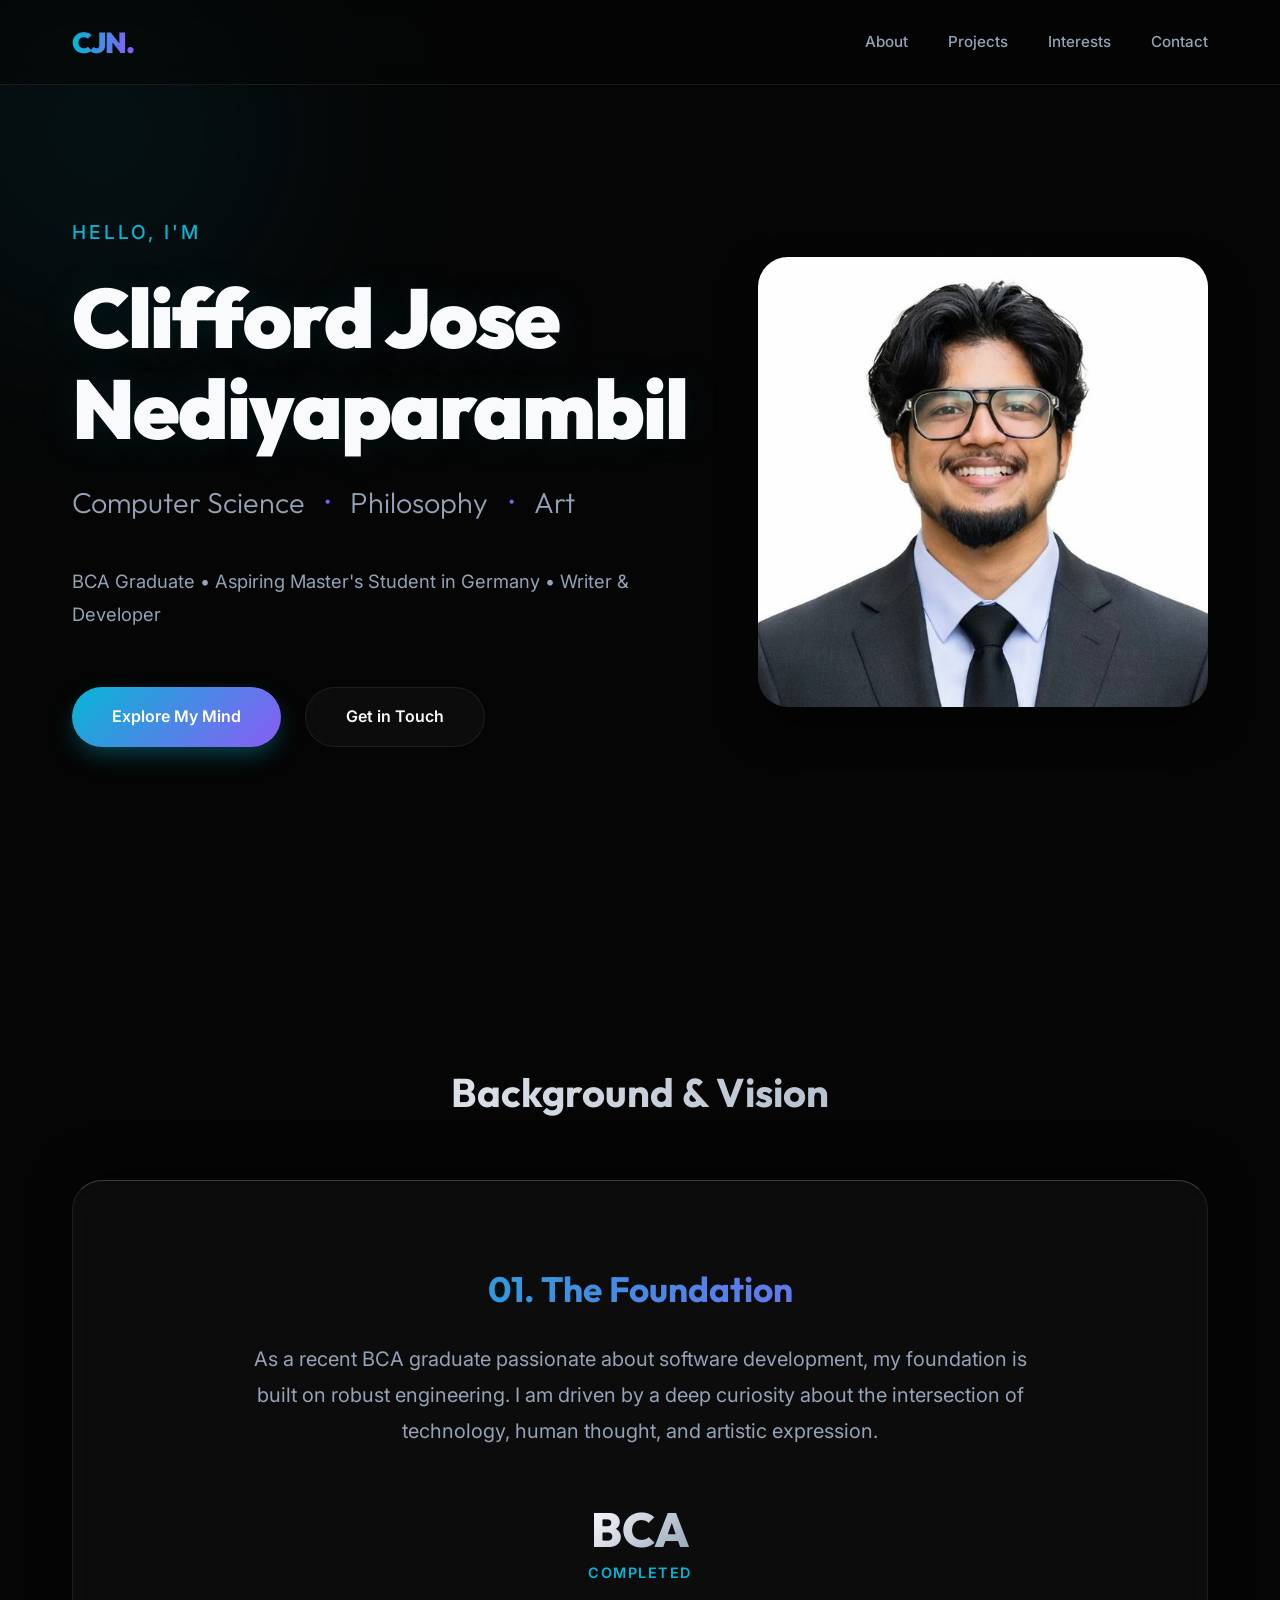
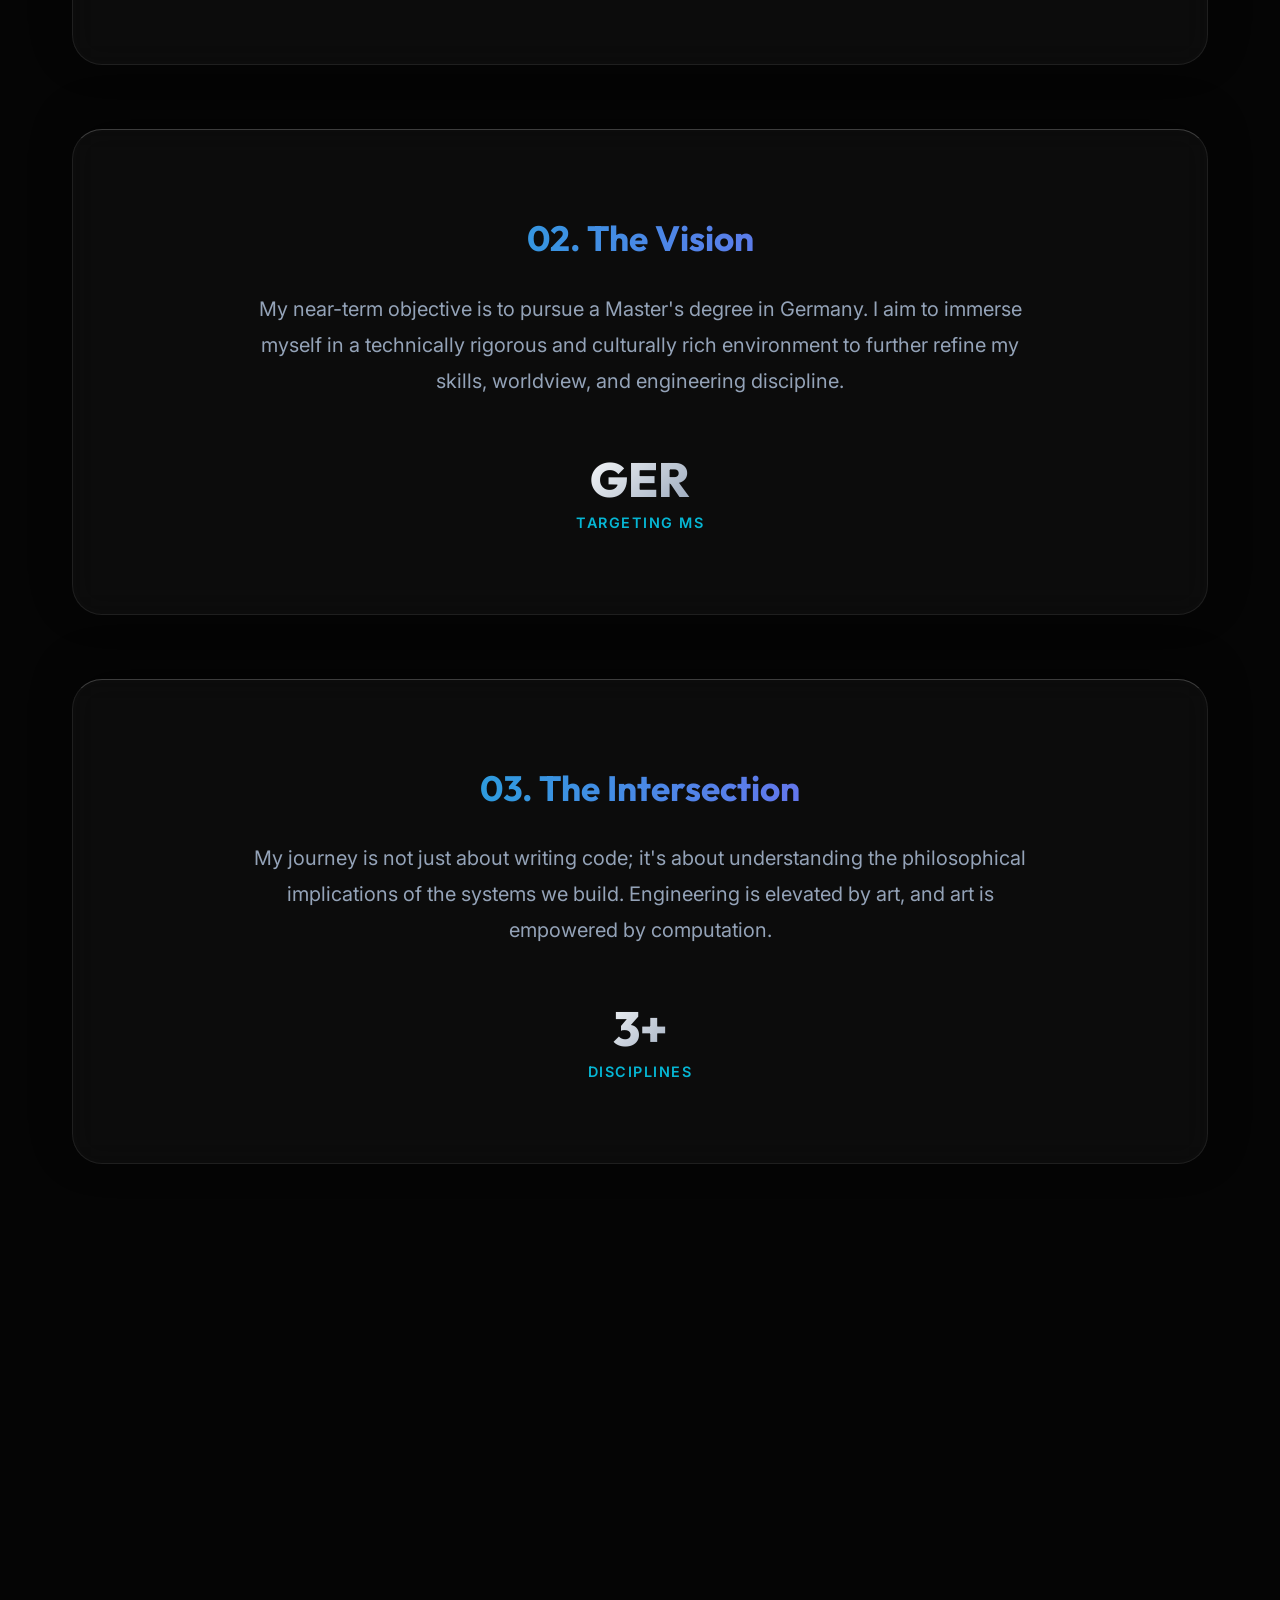
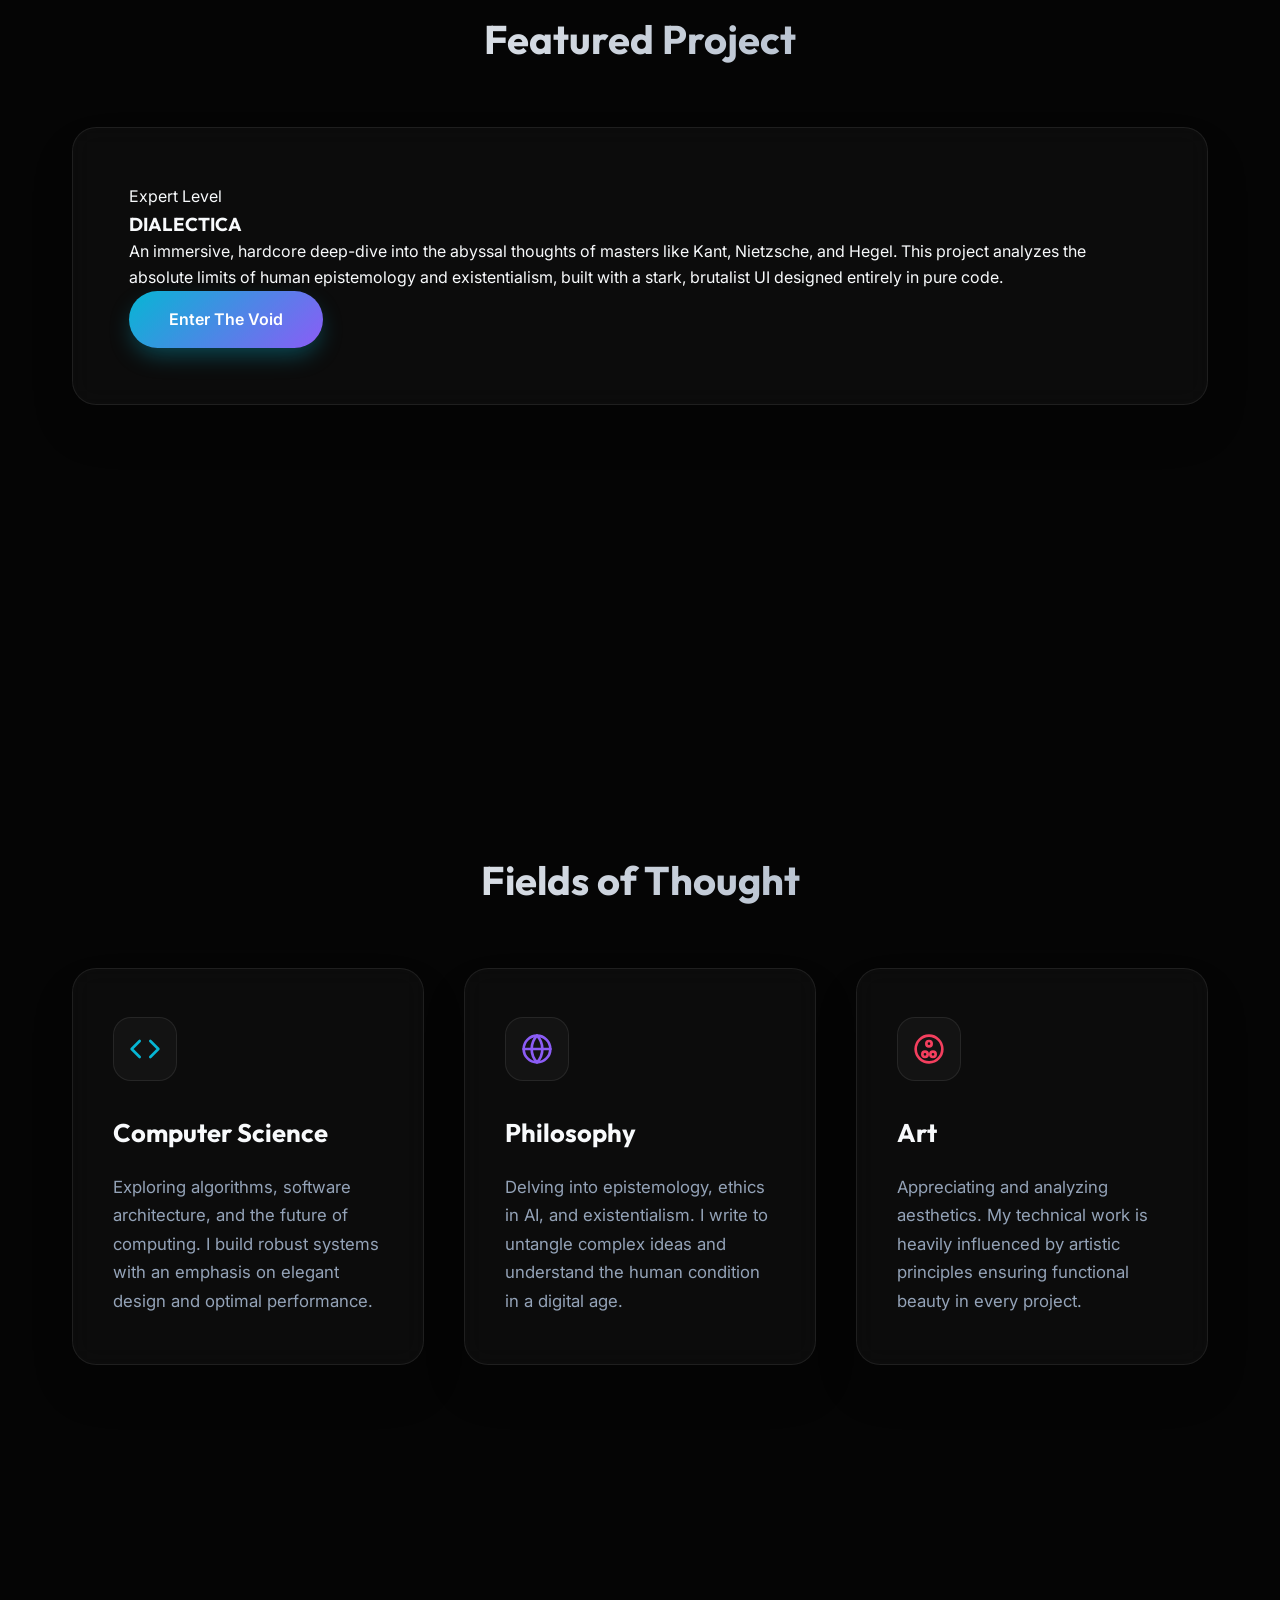
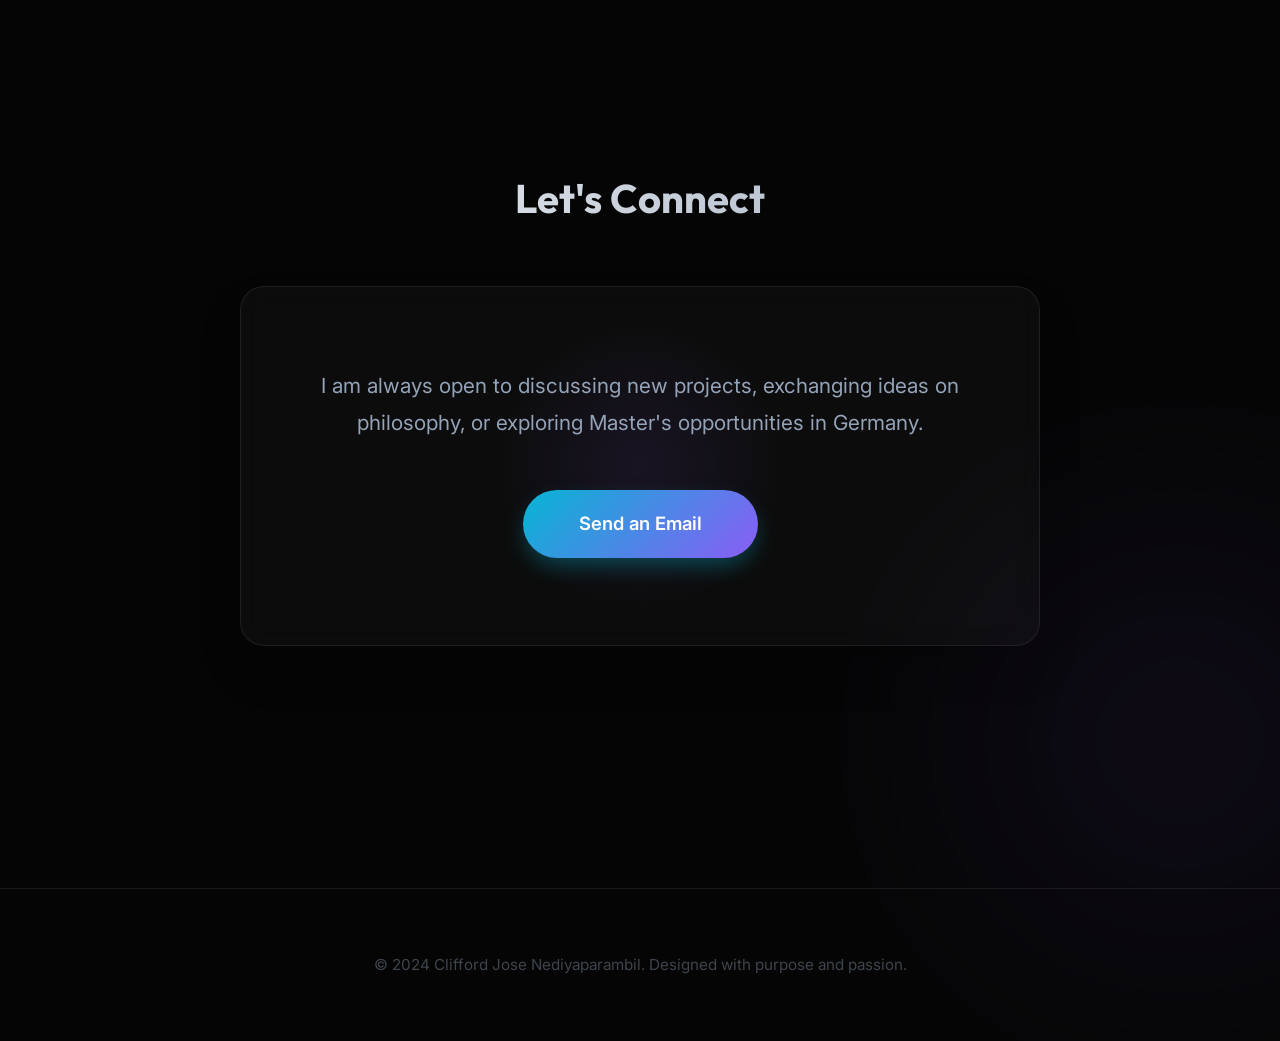
==== index.html @ aa1c24d1 "Update index.html" ====
<!DOCTYPE html>
<html lang="en">
<head>
    <meta charset="UTF-8">
    <meta name="viewport" content="width=device-width, initial-scale=1.0">
    <title>Clifford Jose Nediyaparambil - Portfolio</title>
    <link rel="preconnect" href="https://fonts.googleapis.com">
    <link rel="preconnect" href="https://fonts.gstatic.com" crossorigin>
    <link href="https://fonts.googleapis.com/css2?family=Inter:wght@300;400;600;800&family=Outfit:wght@300;500;700;900&display=swap" rel="stylesheet">
    <link rel="stylesheet" href="styles.css">
</head>
<body>
    <div class="blob blob-1"></div>
    <div class="blob blob-2"></div>
    
    <nav class="navbar">
        <div class="nav-content">
            <a href="#" class="logo">CJN.</a>
            <ul class="nav-links">
                <li><a href="#about">About</a></li>
                <li><a href="#projects">Projects</a></li>
                <li><a href="#writings">Interests</a></li>
                <li><a href="#contact">Contact</a></li>
            </ul>
        </div>
    </nav>

    <main>
        <section class="hero hidden">
            <div class="hero-content">
                <span class="greeting">Hello, I'm</span>
                <h1 class="glitch-text">Clifford Jose Nediyaparambil</h1>
                <h2 class="roles">
                    <span class="role">Computer Science</span>
                    <span class="dot">•</span>
                    <span class="role">Philosophy</span>
                    <span class="dot">•</span>
                    <span class="role">Art</span>
                </h2>
                <p class="hero-desc">BCA Graduate • Aspiring Master's Student in Germany • Writer & Developer</p>
                <div class="hero-cta">
                    <a href="#writings" class="btn btn-primary">Explore My Mind</a>
                    <a href="#contact" class="btn btn-secondary">Get in Touch</a>
                </div>
            </div>
            <div class="hero-image-wrapper">
                <div class="hero-image-glow"></div>
                <img src="profile.jpeg" alt="Clifford Jose Nediyaparambil" class="hero-image">
            </div>
        </section>

        <section id="about" class="about hidden">
            <h2 class="section-title">Background & Vision</h2>
            <div class="stack-container">
                <div class="glass-card stack-card card-1">
                    <div class="slide-content">
                        <h3>01. The Foundation</h3>
                        <p>As a recent BCA graduate passionate about software development, my foundation is built on robust engineering. I am driven by a deep curiosity about the intersection of technology, human thought, and artistic expression.</p>
                        <div class="stat">
                            <span class="stat-val">BCA</span>
                            <span class="stat-lbl">Completed</span>
                        </div>
                    </div>
                </div>
                <div class="glass-card stack-card card-2">
                    <div class="slide-content">
                        <h3>02. The Vision</h3>
                        <p>My near-term objective is to pursue a Master's degree in Germany. I aim to immerse myself in a technically rigorous and culturally rich environment to further refine my skills, worldview, and engineering discipline.</p>
                        <div class="stat">
                            <span class="stat-val">GER</span>
                            <span class="stat-lbl">Targeting MS</span>
                        </div>
                    </div>
                </div>
                <div class="glass-card stack-card card-3">
                    <div class="slide-content">
                        <h3>03. The Intersection</h3>
                        <p>My journey is not just about writing code; it's about understanding the philosophical implications of the systems we build. Engineering is elevated by art, and art is empowered by computation.</p>
                        <div class="stat">
                            <span class="stat-val">3+</span>
                            <span class="stat-lbl">Disciplines</span>
                        </div>
                    </div>
                </div>
            </div>
        </section>

        <!-- New Featured Projects Section -->
        <section id="projects" class="projects hidden">
            <h2 class="section-title">Featured Project</h2>
            <div class="glass-card project-showcase">
                <div class="proj-info">
                    <span class="proj-badge">Expert Level</span>
                    <h3>DIALECTICA</h3>
                    <p>An immersive, hardcore deep-dive into the abyssal thoughts of masters like Kant, Nietzsche, and Hegel. This project analyzes the absolute limits of human epistemology and existentialism, built with a stark, brutalist UI designed entirely in pure code.</p>
                    <a href="philosophers/index.html" class="btn btn-primary proj-btn">Enter The Void</a>
                </div>
                <div class="proj-visual">
                    <div class="proj-abstract"></div>
                </div>
            </div>
        </section>

        <section id="writings" class="writings hidden">
            <h2 class="section-title">Fields of Thought</h2>
            <div class="cards-grid">
                <div class="glass-card field-card">
                    <div class="card-icon cs-icon">
                        <svg viewBox="0 0 24 24" fill="none" stroke="currentColor" stroke-width="2" stroke-linecap="round" stroke-linejoin="round"><polyline points="16 18 22 12 16 6"></polyline><polyline points="8 6 2 12 8 18"></polyline></svg>
                    </div>
                    <h3>Computer Science</h3>
                    <p>Exploring algorithms, software architecture, and the future of computing. I build robust systems with an emphasis on elegant design and optimal performance.</p>
                </div>
                
                <div class="glass-card field-card">
                    <div class="card-icon phil-icon">
                        <svg viewBox="0 0 24 24" fill="none" stroke="currentColor" stroke-width="2" stroke-linecap="round" stroke-linejoin="round"><circle cx="12" cy="12" r="10"></circle><path d="M12 2a14.5 14.5 0 0 0 0 20 14.5 14.5 0 0 0 0-20"></path><path d="M2 12h20"></path></svg>
                    </div>
                    <h3>Philosophy</h3>
                    <p>Delving into epistemology, ethics in AI, and existentialism. I write to untangle complex ideas and understand the human condition in a digital age.</p>
                </div>
                
                <div class="glass-card field-card">
                    <div class="card-icon art-icon">
                        <svg viewBox="0 0 24 24" fill="none" stroke="currentColor" stroke-width="2" stroke-linecap="round" stroke-linejoin="round"><path d="M12 2c5.523 0 10 4.477 10 10a10 10 0 0 1-19.995.324L2 12a10 10 0 0 1 10-10zm0 4a2 2 0 1 0 0 4 2 2 0 0 0 0-4zm-3 8a2 2 0 1 0 0 4 2 2 0 0 0 0-4zm6 0a2 2 0 1 0 0 4 2 2 0 0 0 0-4z"></path></svg>
                    </div>
                    <h3>Art</h3>
                    <p>Appreciating and analyzing aesthetics. My technical work is heavily influenced by artistic principles ensuring functional beauty in every project.</p>
                </div>
            </div>
        </section>

        <section id="contact" class="contact hidden">
            <h2 class="section-title">Let's Connect</h2>
            <div class="glass-card contact-card">
                <p>I am always open to discussing new projects, exchanging ideas on philosophy, or exploring Master's opportunities in Germany.</p>
                <a href="mailto:clifford.nediyaparambil@example.com" class="btn btn-primary contact-btn">Send an Email</a>
            </div>
        </section>
    </main>

    <footer>
        <p>&copy; 2024 Clifford Jose Nediyaparambil. Designed with purpose and passion.</p>
    </footer>

    <script src="script.js"></script>
</body>
</html>
---- styles.css ----
:root {
    --bg-color: #050505;
    --text-main: #f8fafc;
    --text-muted: #94a3b8;
    --accent-1: #06b6d4; /* Cyan */
    --accent-2: #8b5cf6; /* Purple */
    --glass-bg: rgba(255, 255, 255, 0.03);
    --glass-border: rgba(255, 255, 255, 0.08);
}

* {
    margin: 0;
    padding: 0;
    box-sizing: border-box;
}

html {
    scroll-behavior: smooth;
}

body {
    font-family: 'Inter', sans-serif;
    background-color: var(--bg-color);
    color: var(--text-main);
    line-height: 1.6;
    overflow-x: hidden;
    position: relative;
}

h1, h2, h3, .logo {
    font-family: 'Outfit', sans-serif;
}

/* Background Blobs */
.blob {
    position: absolute;
    filter: blur(120px);
    z-index: -1;
    border-radius: 50%;
    animation: float 20s infinite alternate ease-in-out;
}

.blob-1 {
    width: 500px;
    height: 500px;
    background: radial-gradient(circle, var(--accent-1), transparent 70%);
    top: -150px;
    left: -150px;
    opacity: 0.15;
}

.blob-2 {
    width: 600px;
    height: 600px;
    background: radial-gradient(circle, var(--accent-2), transparent 70%);
    bottom: 0%;
    right: -200px;
    opacity: 0.12;
    animation-delay: -7s;
}

@keyframes float {
    0% { transform: translate(0, 0) scale(1); }
    50% { transform: translate(60px, 80px) scale(1.1); }
    100% { transform: translate(-40px, 30px) scale(0.9); }
}

/* Navbar */
.navbar {
    position: fixed;
    top: 0;
    width: 100%;
    background: rgba(5, 5, 5, 0.5);
    backdrop-filter: blur(12px);
    -webkit-backdrop-filter: blur(12px);
    border-bottom: 1px solid var(--glass-border);
    z-index: 1000;
    padding: 1.2rem 0;
    transition: all 0.3s ease;
}

.nav-content {
    max-width: 1200px;
    margin: 0 auto;
    display: flex;
    justify-content: space-between;
    align-items: center;
    padding: 0 2rem;
}

.logo {
    font-size: 1.8rem;
    font-weight: 900;
    text-decoration: none;
    color: var(--text-main);
    letter-spacing: -1px;
    background: linear-gradient(to right, var(--accent-1), var(--accent-2));
    -webkit-background-clip: text;
    -webkit-text-fill-color: transparent;
}

.nav-links {
    display: flex;
    list-style: none;
    gap: 2.5rem;
}

.nav-links a {
    color: var(--text-muted);
    text-decoration: none;
    font-size: 0.95rem;
    font-weight: 500;
    transition: color 0.3s ease;
    position: relative;
    padding-bottom: 4px;
}

.nav-links a:hover {
    color: var(--text-main);
}

.nav-links a::after {
    content: '';
    position: absolute;
    width: 0;
    height: 2px;
    bottom: 0;
    left: 0;
    background: linear-gradient(to right, var(--accent-1), var(--accent-2));
    transition: width 0.3s ease;
}

.nav-links a:hover::after {
    width: 100%;
}

/* Layout */
main {
    max-width: 1200px;
    margin: 0 auto;
    padding: 0 2rem;
}

section {
    min-height: 100vh;
    display: flex;
    flex-direction: column;
    justify-content: center;
    padding: 8rem 0;
}

.section-title {
    font-size: 2.5rem;
    margin-bottom: 3.5rem;
    text-align: center;
    font-weight: 700;
    background: linear-gradient(to right, #fff, var(--text-muted));
    -webkit-background-clip: text;
    -webkit-text-fill-color: transparent;
}

/* Hero Section */
.hero {
    align-items: center;
    flex-direction: row;
    display: flex;
    justify-content: space-between;
    text-align: left;
    margin-top: 2rem;
    gap: 4rem;
}

.hero-content {
    flex: 1;
}

.hero-image-wrapper {
    flex: 1;
    position: relative;
    display: flex;
    justify-content: center;
    align-items: center;
    max-width: 450px;
}

.hero-image-glow {
    position: absolute;
    width: 350px;
    height: 350px;
    border-radius: 50%;
    background: radial-gradient(circle, var(--accent-1) 0%, var(--accent-2) 60%, transparent 80%);
    filter: blur(40px);
    opacity: 0.25;
    z-index: -1;
    animation: pulse-glow 4s infinite alternate ease-in-out;
}

.hero-image {
    width: 100%;
    height: auto;
    object-fit: cover;
    border-radius: 30px;
    background: linear-gradient(135deg, rgba(255,255,255,0.05), rgba(255,255,255,0.01));
    backdrop-filter: blur(10px);
    box-shadow: 0 20px 40px rgba(0, 0, 0, 0.4);
    z-index: 1;
}

@keyframes pulse-glow {
    0% { transform: scale(0.9) translate(0, 0); opacity: 0.2; }
    100% { transform: scale(1.1) translate(10px, -10px); opacity: 0.4; }
}

.greeting {
    font-size: 1.2rem;
    color: var(--accent-1);
    font-weight: 500;
    letter-spacing: 3px;
    text-transform: uppercase;
    display: block;
    margin-bottom: 1.5rem;
}

.hero h1 {
    font-size: clamp(3rem, 6.5vw, 5.5rem);
    line-height: 1.1;
    margin-bottom: 1.5rem;
    font-weight: 900;
    letter-spacing: -2px;
    text-shadow: 0 0 40px rgba(6, 182, 212, 0.1);
}

.roles {
    font-size: clamp(1.2rem, 2.5vw, 1.8rem);
    color: var(--text-muted);
    font-weight: 300;
    margin-bottom: 2.5rem;
    display: flex;
    gap: 1.2rem;
    align-items: center;
    flex-wrap: wrap;
}

.dot {
    color: var(--accent-2);
    font-size: 0.8em;
}

.hero-desc {
    font-size: 1.15rem;
    color: var(--text-muted);
    max-width: 650px;
    margin-bottom: 3.5rem;
    line-height: 1.8;
}

.hero-cta {
    display: flex;
    gap: 1.5rem;
}

.btn {
    padding: 1rem 2.5rem;
    border-radius: 50px;
    text-decoration: none;
    font-weight: 600;
    font-size: 1rem;
    transition: all 0.3s cubic-bezier(0.4, 0, 0.2, 1);
    cursor: pointer;
    border: none;
    font-family: 'Inter', sans-serif;
    display: inline-flex;
    align-items: center;
    justify-content: center;
}

.btn-primary {
    background: linear-gradient(135deg, var(--accent-1), var(--accent-2));
    color: #ffffff !important;
    box-shadow: 0 10px 25px -5px rgba(6, 182, 212, 0.4);
    position: relative;
    overflow: hidden;
}

.btn-primary::before {
    content: '';
    position: absolute;
    top: 0;
    left: -100%;
    width: 100%;
    height: 100%;
    background: linear-gradient(90deg, transparent, rgba(255,255,255,0.2), transparent);
    transition: left 0.5s ease;
}

.btn-primary:hover::before {
    left: 100%;
}

.btn-primary:hover {
    transform: translateY(-4px);
    box-shadow: 0 15px 35px -5px rgba(6, 182, 212, 0.6);
}

.btn-secondary {
    background: var(--glass-bg);
    color: var(--text-main);
    border: 1px solid var(--glass-border);
    backdrop-filter: blur(10px);
}

.btn-secondary:hover {
    background: rgba(255, 255, 255, 0.08);
    transform: translateY(-4px);
    border-color: rgba(255, 255, 255, 0.2);
}

/* Glass Card */
.glass-card {
    background: var(--glass-bg);
    border: 1px solid var(--glass-border);
    border-radius: 24px;
    padding: 3.5rem;
    backdrop-filter: blur(12px);
    -webkit-backdrop-filter: blur(12px);
    box-shadow: 0 25px 50px -12px rgba(0, 0, 0, 0.25);
    transition: transform 0.4s ease, border-color 0.4s ease, background 0.4s ease;
}

.glass-card:hover {
    border-color: rgba(255, 255, 255, 0.15);
    background: rgba(255, 255, 255, 0.04);
}

/* Stack Cards Section */
.stack-container {
    display: flex;
    flex-direction: column;
    gap: 2rem;
    position: relative;
    padding-bottom: 2rem;
}

.stack-card {
    position: sticky;
    top: 120px;
    margin-bottom: 2rem;
    padding: 5rem 3rem;
    text-align: center;
    box-shadow: 0 -10px 40px rgba(0, 0, 0, 0.4);
    background: var(--glass-bg);
    backdrop-filter: blur(15px);
    -webkit-backdrop-filter: blur(15px);
    border-top: 1px solid rgba(255, 255, 255, 0.2);
    border-radius: 30px;
}

.card-1 {
    top: 100px;
    z-index: 10;
}

.card-2 {
    top: 120px;
    z-index: 20;
}

.card-3 {
    top: 140px;
    z-index: 30;
}

.slide-content {
    max-width: 800px;
    margin: 0 auto;
}

.slide-content h3 {
    font-size: 2.2rem;
    color: var(--text-main);
    margin-bottom: 1.5rem;
    background: linear-gradient(to right, var(--accent-1), var(--accent-2));
    -webkit-background-clip: text;
    -webkit-text-fill-color: transparent;
}

.slide-content p {
    font-size: 1.25rem;
    color: var(--text-muted);
    line-height: 1.8;
    margin-bottom: 2.5rem;
}

.stat {
    display: inline-flex;
    flex-direction: column;
    margin-top: 1rem;
}

.stat-val {
    font-size: 3rem;
    font-weight: 800;
    font-family: 'Outfit', sans-serif;
    color: var(--text-main);
    line-height: 1;
    margin-bottom: 0.5rem;
    background: linear-gradient(135deg, #fff, var(--text-muted));
    -webkit-background-clip: text;
    -webkit-text-fill-color: transparent;
}

.stat-lbl {
    font-size: 0.9rem;
    color: var(--accent-1);
    text-transform: uppercase;
    letter-spacing: 1.5px;
    font-weight: 600;
}

/* Interests Section */
.cards-grid {
    display: grid;
    grid-template-columns: repeat(auto-fit, minmax(320px, 1fr));
    gap: 2.5rem;
}

.field-card {
    padding: 3rem 2.5rem;
    display: flex;
    flex-direction: column;
    align-items: flex-start;
    position: relative;
    overflow: hidden;
}

.field-card::before {
    content: '';
    position: absolute;
    top: 0;
    left: 0;
    width: 100%;
    height: 4px;
    background: linear-gradient(90deg, var(--accent-1), var(--accent-2));
    opacity: 0;
    transition: opacity 0.3s ease;
}

.field-card:hover::before {
    opacity: 1;
}

.field-card:hover {
    transform: translateY(-12px);
    box-shadow: 0 30px 60px -15px rgba(0, 0, 0, 0.4);
}

.card-icon {
    width: 64px;
    height: 64px;
    border-radius: 18px;
    display: flex;
    align-items: center;
    justify-content: center;
    margin-bottom: 2rem;
    background: rgba(255, 255, 255, 0.03);
    border: 1px solid var(--glass-border);
    transition: all 0.3s ease;
}

.field-card:hover .card-icon {
    background: rgba(255, 255, 255, 0.08);
    transform: scale(1.1);
}

.card-icon svg {
    width: 32px;
    height: 32px;
}

.cs-icon { color: var(--accent-1); }
.phil-icon { color: var(--accent-2); }
.art-icon { color: #f43f5e; }

.field-card h3 {
    font-size: 1.6rem;
    margin-bottom: 1.2rem;
    color: var(--text-main);
}

.field-card p {
    color: var(--text-muted);
    font-size: 1.05rem;
    line-height: 1.7;
}

/* Contact Section */
.contact-card {
    text-align: center;
    max-width: 800px;
    margin: 0 auto;
    padding: 5rem 3rem;
    position: relative;
    overflow: hidden;
}

.contact-card::before {
    content: '';
    position: absolute;
    width: 300px;
    height: 300px;
    background: radial-gradient(circle, var(--accent-2), transparent 70%);
    top: 50%;
    left: 50%;
    transform: translate(-50%, -50%);
    opacity: 0.1;
    z-index: -1;
    border-radius: 50%;
}

.contact-card p {
    font-size: 1.3rem;
    color: var(--text-muted);
    margin-bottom: 3rem;
    line-height: 1.8;
}

.contact-btn {
    display: inline-block;
    padding: 1.2rem 3.5rem;
    font-size: 1.15rem;
}

footer {
    text-align: center;
    padding: 4rem 0;
    color: rgba(148, 163, 184, 0.4);
    font-size: 0.95rem;
    border-top: 1px solid var(--glass-border);
    margin-top: 2rem;
}

/* Interactivity & Animations */
.hidden {
    opacity: 0;
    transform: translateY(40px);
    transition: opacity 1s cubic-bezier(0.16, 1, 0.3, 1), transform 1s cubic-bezier(0.16, 1, 0.3, 1);
}

.show {
    opacity: 1;
    transform: translateY(0);
}

/* Staggered load for hero */
.hero.show .greeting { transition-delay: 0.1s; }
.hero.show h1 { transition-delay: 0.2s; }
.hero.show .roles { transition-delay: 0.3s; }
.hero.show .hero-desc { transition-delay: 0.4s; }
.hero.show .hero-cta { transition-delay: 0.5s; }

/* Responsive Media Queries */
@media (max-width: 960px) {
    .hero {
        flex-direction: column;
        text-align: center;
        margin-top: 4rem;
    }
    .hero-content {
        display: flex;
        flex-direction: column;
        align-items: center;
    }
    .hero-cta {
        justify-content: center;
    }
    .hero h1 {
        font-size: clamp(3rem, 8vw, 4rem);
    }
    .stack-card {
        padding: 4rem 1.5rem;
    }
}

@media (max-width: 768px) {
    .nav-links {
        display: none;
    }
    .glass-card {
        padding: 2.5rem 1.5rem;
    }
    section {
        padding: 6rem 0;
    }
    .hero-cta {
        flex-direction: column;
        width: 100%;
        max-width: 300px;
    }
    .btn {
        width: 100%;
    }
}

@media (max-width: 500px) {
    .slide-content h3 { font-size: 1.5rem; }
    .slide-content p { font-size: 1.1rem; }
}
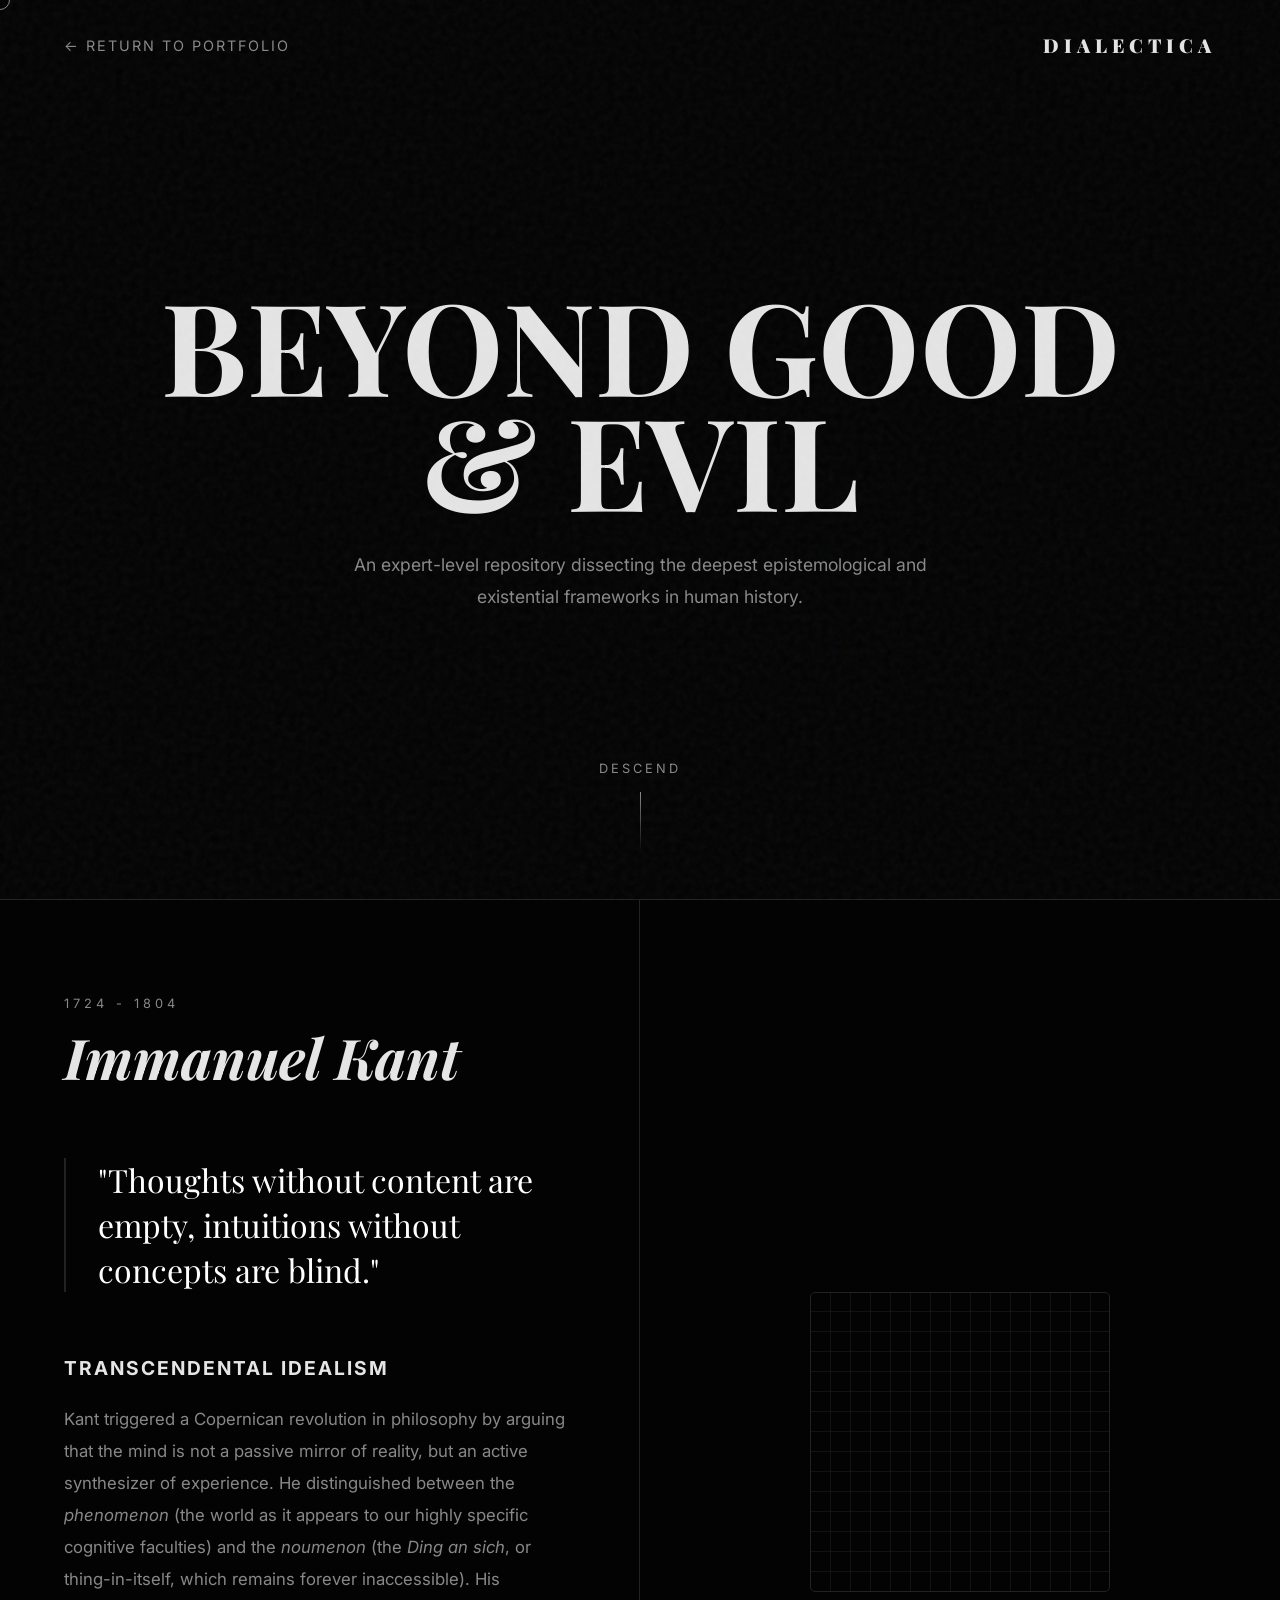
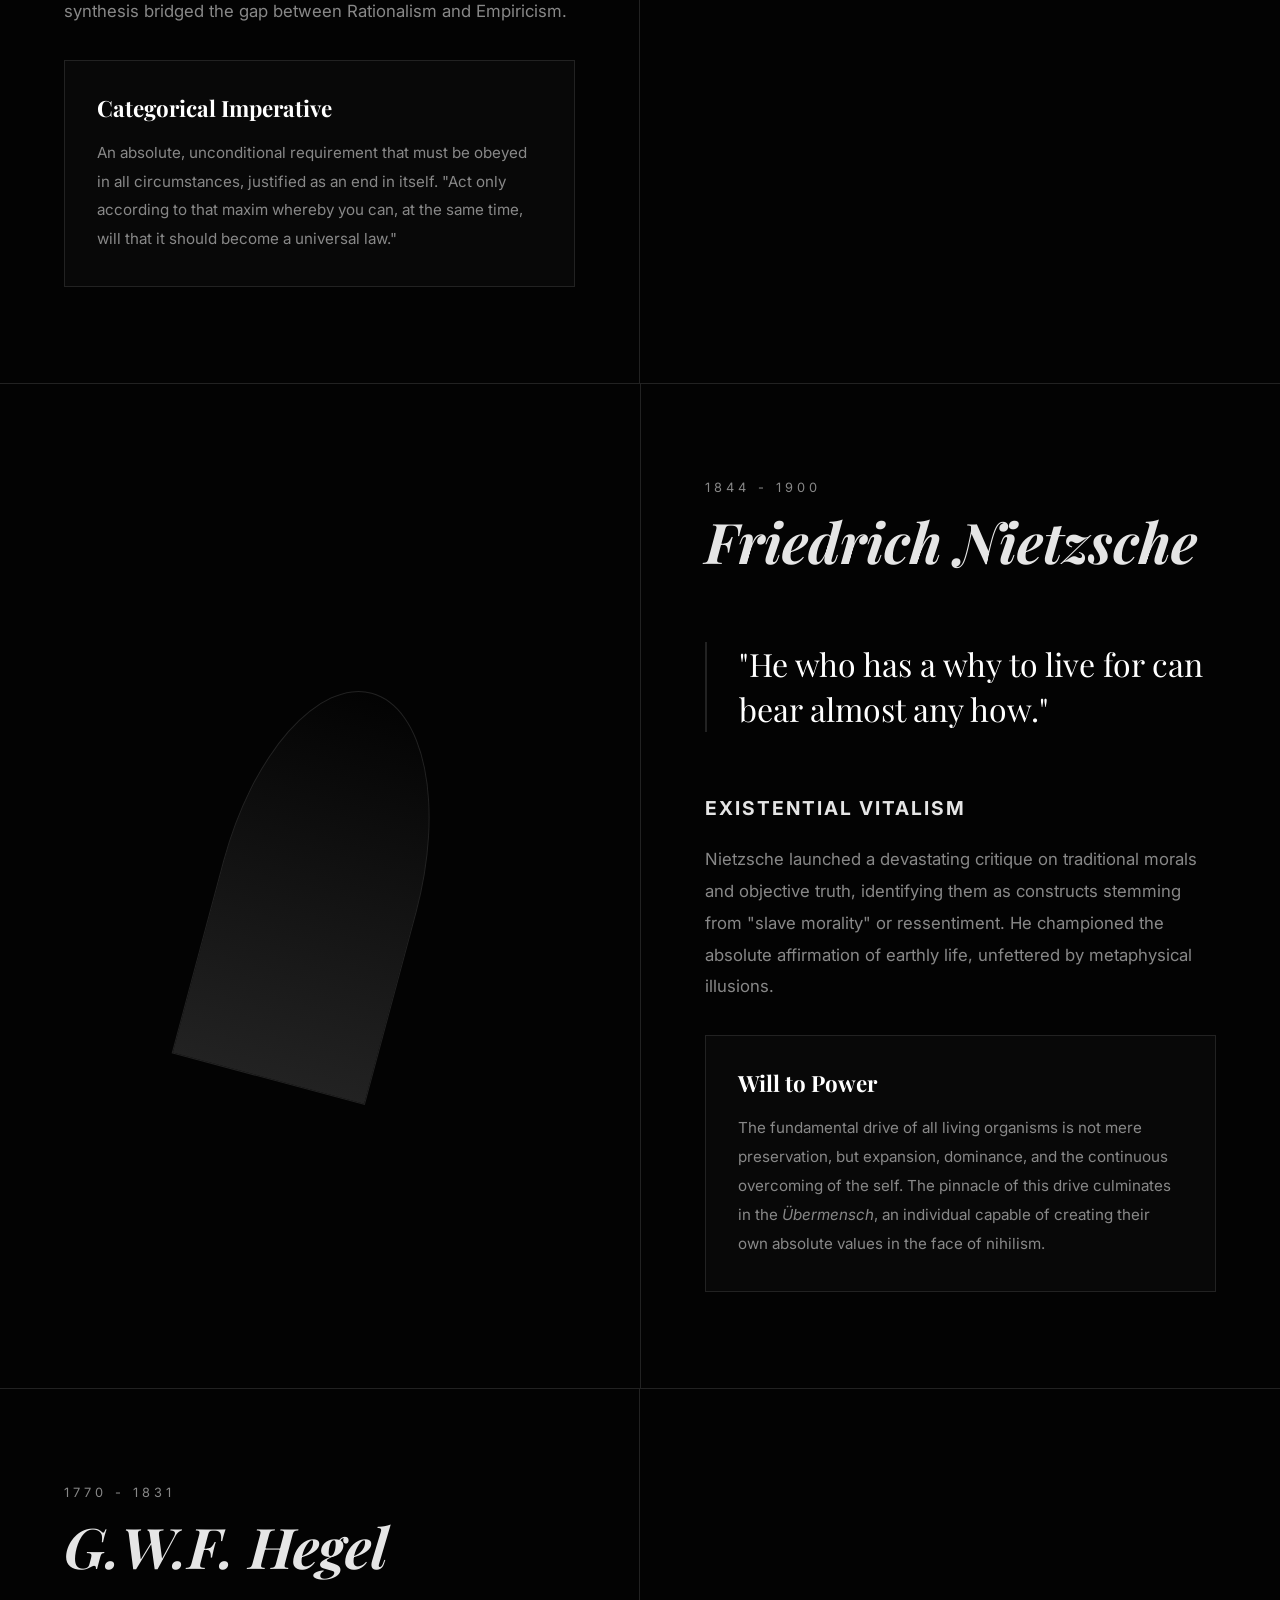
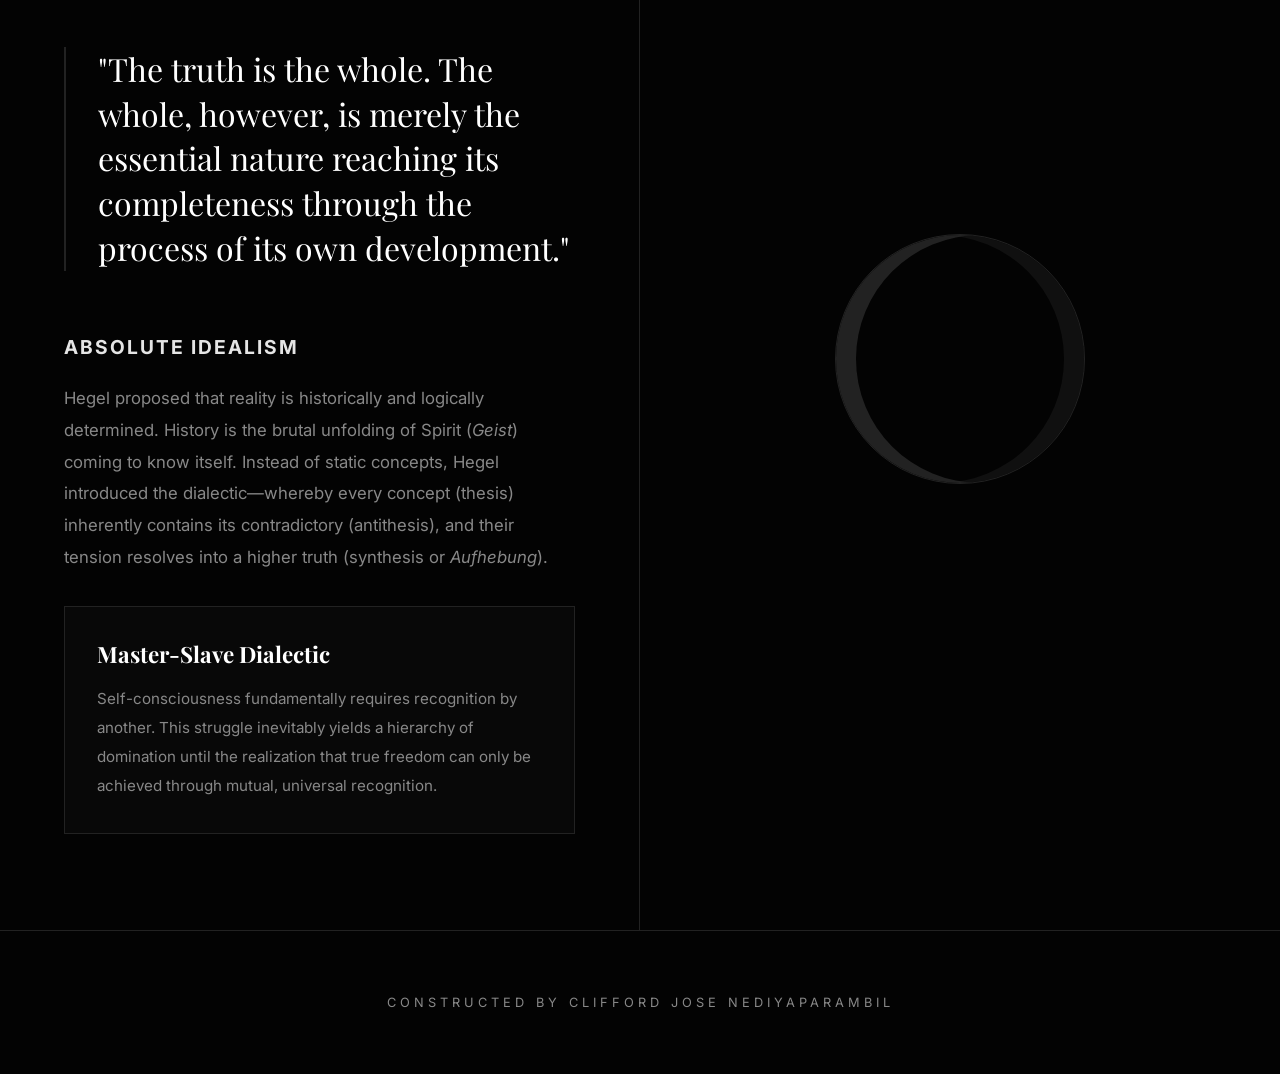
==== commit f4c31a7c: "Add files via upload" ====
--- a/index.html
+++ b/index.html
@@ -1,148 +1,121 @@
-<!DOCTYPE html>
-<html lang="en">
-<head>
-    <meta charset="UTF-8">
-    <meta name="viewport" content="width=device-width, initial-scale=1.0">
-    <title>Clifford Jose Nediyaparambil - Portfolio</title>
-    <link rel="preconnect" href="https://fonts.googleapis.com">
-    <link rel="preconnect" href="https://fonts.gstatic.com" crossorigin>
-    <link href="https://fonts.googleapis.com/css2?family=Inter:wght@300;400;600;800&family=Outfit:wght@300;500;700;900&display=swap" rel="stylesheet">
-    <link rel="stylesheet" href="styles.css">
-</head>
-<body>
-    <div class="blob blob-1"></div>
-    <div class="blob blob-2"></div>
-    
-    <nav class="navbar">
-        <div class="nav-content">
-            <a href="#" class="logo">CJN.</a>
-            <ul class="nav-links">
-                <li><a href="#about">About</a></li>
-                <li><a href="#projects">Projects</a></li>
-                <li><a href="#writings">Interests</a></li>
-                <li><a href="#contact">Contact</a></li>
-            </ul>
-        </div>
-    </nav>
-
-    <main>
-        <section class="hero hidden">
-            <div class="hero-content">
-                <span class="greeting">Hello, I'm</span>
-                <h1 class="glitch-text">Clifford Jose Nediyaparambil</h1>
-                <h2 class="roles">
-                    <span class="role">Computer Science</span>
-                    <span class="dot">•</span>
-                    <span class="role">Philosophy</span>
-                    <span class="dot">•</span>
-                    <span class="role">Art</span>
-                </h2>
-                <p class="hero-desc">BCA Graduate • Aspiring Master's Student in Germany • Writer & Developer</p>
-                <div class="hero-cta">
-                    <a href="#writings" class="btn btn-primary">Explore My Mind</a>
-                    <a href="#contact" class="btn btn-secondary">Get in Touch</a>
-                </div>
-            </div>
-            <div class="hero-image-wrapper">
-                <div class="hero-image-glow"></div>
-                <img src="profile.jpeg" alt="Clifford Jose Nediyaparambil" class="hero-image">
-            </div>
-        </section>
-
-        <section id="about" class="about hidden">
-            <h2 class="section-title">Background & Vision</h2>
-            <div class="stack-container">
-                <div class="glass-card stack-card card-1">
-                    <div class="slide-content">
-                        <h3>01. The Foundation</h3>
-                        <p>As a recent BCA graduate passionate about software development, my foundation is built on robust engineering. I am driven by a deep curiosity about the intersection of technology, human thought, and artistic expression.</p>
-                        <div class="stat">
-                            <span class="stat-val">BCA</span>
-                            <span class="stat-lbl">Completed</span>
-                        </div>
-                    </div>
-                </div>
-                <div class="glass-card stack-card card-2">
-                    <div class="slide-content">
-                        <h3>02. The Vision</h3>
-                        <p>My near-term objective is to pursue a Master's degree in Germany. I aim to immerse myself in a technically rigorous and culturally rich environment to further refine my skills, worldview, and engineering discipline.</p>
-                        <div class="stat">
-                            <span class="stat-val">GER</span>
-                            <span class="stat-lbl">Targeting MS</span>
-                        </div>
-                    </div>
-                </div>
-                <div class="glass-card stack-card card-3">
-                    <div class="slide-content">
-                        <h3>03. The Intersection</h3>
-                        <p>My journey is not just about writing code; it's about understanding the philosophical implications of the systems we build. Engineering is elevated by art, and art is empowered by computation.</p>
-                        <div class="stat">
-                            <span class="stat-val">3+</span>
-                            <span class="stat-lbl">Disciplines</span>
-                        </div>
-                    </div>
-                </div>
-            </div>
-        </section>
-
-        <!-- New Featured Projects Section -->
-        <section id="projects" class="projects hidden">
-            <h2 class="section-title">Featured Project</h2>
-            <div class="glass-card project-showcase">
-                <div class="proj-info">
-                    <span class="proj-badge">Expert Level</span>
-                    <h3>DIALECTICA</h3>
-                    <p>An immersive, hardcore deep-dive into the abyssal thoughts of masters like Kant, Nietzsche, and Hegel. This project analyzes the absolute limits of human epistemology and existentialism, built with a stark, brutalist UI designed entirely in pure code.</p>
-                    <a href="philosophers/index.html" class="btn btn-primary proj-btn">Enter The Void</a>
-                </div>
-                <div class="proj-visual">
-                    <div class="proj-abstract"></div>
-                </div>
-            </div>
-        </section>
-
-        <section id="writings" class="writings hidden">
-            <h2 class="section-title">Fields of Thought</h2>
-            <div class="cards-grid">
-                <div class="glass-card field-card">
-                    <div class="card-icon cs-icon">
-                        <svg viewBox="0 0 24 24" fill="none" stroke="currentColor" stroke-width="2" stroke-linecap="round" stroke-linejoin="round"><polyline points="16 18 22 12 16 6"></polyline><polyline points="8 6 2 12 8 18"></polyline></svg>
-                    </div>
-                    <h3>Computer Science</h3>
-                    <p>Exploring algorithms, software architecture, and the future of computing. I build robust systems with an emphasis on elegant design and optimal performance.</p>
-                </div>
-                
-                <div class="glass-card field-card">
-                    <div class="card-icon phil-icon">
-                        <svg viewBox="0 0 24 24" fill="none" stroke="currentColor" stroke-width="2" stroke-linecap="round" stroke-linejoin="round"><circle cx="12" cy="12" r="10"></circle><path d="M12 2a14.5 14.5 0 0 0 0 20 14.5 14.5 0 0 0 0-20"></path><path d="M2 12h20"></path></svg>
-                    </div>
-                    <h3>Philosophy</h3>
-                    <p>Delving into epistemology, ethics in AI, and existentialism. I write to untangle complex ideas and understand the human condition in a digital age.</p>
-                </div>
-                
-                <div class="glass-card field-card">
-                    <div class="card-icon art-icon">
-                        <svg viewBox="0 0 24 24" fill="none" stroke="currentColor" stroke-width="2" stroke-linecap="round" stroke-linejoin="round"><path d="M12 2c5.523 0 10 4.477 10 10a10 10 0 0 1-19.995.324L2 12a10 10 0 0 1 10-10zm0 4a2 2 0 1 0 0 4 2 2 0 0 0 0-4zm-3 8a2 2 0 1 0 0 4 2 2 0 0 0 0-4zm6 0a2 2 0 1 0 0 4 2 2 0 0 0 0-4z"></path></svg>
-                    </div>
-                    <h3>Art</h3>
-                    <p>Appreciating and analyzing aesthetics. My technical work is heavily influenced by artistic principles ensuring functional beauty in every project.</p>
-                </div>
-            </div>
-        </section>
-
-        <section id="contact" class="contact hidden">
-            <h2 class="section-title">Let's Connect</h2>
-            <div class="glass-card contact-card">
-                <p>I am always open to discussing new projects, exchanging ideas on philosophy, or exploring Master's opportunities in Germany.</p>
-                <a href="mailto:clifford.nediyaparambil@example.com" class="btn btn-primary contact-btn">Send an Email</a>
-            </div>
-        </section>
-    </main>
-
-    <footer>
-        <p>&copy; 2024 Clifford Jose Nediyaparambil. Designed with purpose and passion.</p>
-    </footer>
-
-    <script src="script.js"></script>
-</body>
-</html>
+<!DOCTYPE html>
+<html lang="en">
+<head>
+    <meta charset="UTF-8">
+    <meta name="viewport" content="width=device-width, initial-scale=1.0">
+    <title>Dialectica | Hardcore Philosophy</title>
+    <link rel="preconnect" href="https://fonts.googleapis.com">
+    <link rel="preconnect" href="https://fonts.gstatic.com" crossorigin>
+    <link href="https://fonts.googleapis.com/css2?family=Playfair+Display:ital,wght@0,400;0,700;0,900;1,400&family=Inter:wght@300;400;600&display=swap" rel="stylesheet">
+    <link rel="stylesheet" href="style.css">
+</head>
+<body>
+    <div class="noise-overlay"></div>
+    <div class="cursor"></div>
+
+    <nav class="top-nav">
+        <a href="../index.html" class="back-link">← Return to Portfolio</a>
+        <div class="brand">DIALECTICA</div>
+    </nav>
+
+    <header class="hero">
+        <h1 class="hero-title">Beyond Good<br>& Evil</h1>
+        <p class="hero-subtitle">An expert-level repository dissecting the deepest epistemological and existential frameworks in human history.</p>
+        <div class="scroll-indicator">
+            <span>Descend</span>
+            <div class="line"></div>
+        </div>
+    </header>
+
+    <main>
+        <!-- Immanuel Kant -->
+        <section class="philosopher-block kant">
+            <div class="ph-content">
+                <div class="ph-meta">
+                    <span class="era">1724 - 1804</span>
+                    <h2 class="ph-name">Immanuel Kant</h2>
+                </div>
+                <div class="ph-quote">
+                    <blockquote>"Thoughts without content are empty, intuitions without concepts are blind."</blockquote>
+                </div>
+                <div class="ph-analysis">
+                    <h3>Transcendental Idealism</h3>
+                    <p>Kant triggered a Copernican revolution in philosophy by arguing that the mind is not a passive mirror of reality, but an active synthesizer of experience. He distinguished between the <em>phenomenon</em> (the world as it appears to our highly specific cognitive faculties) and the <em>noumenon</em> (the <em>Ding an sich</em>, or thing-in-itself, which remains forever inaccessible). His synthesis bridged the gap between Rationalism and Empiricism.</p>
+                    
+                    <div class="core-concepts">
+                        <div class="concept">
+                            <h4>Categorical Imperative</h4>
+                            <p>An absolute, unconditional requirement that must be obeyed in all circumstances, justified as an end in itself. "Act only according to that maxim whereby you can, at the same time, will that it should become a universal law."</p>
+                        </div>
+                    </div>
+                </div>
+            </div>
+            <div class="ph-image-placer">
+                <!-- Abstract geometry representing pure reason -->
+                <div class="abstract-shape kant-shape"></div>
+            </div>
+        </section>
+
+        <!-- Friedrich Nietzsche -->
+        <section class="philosopher-block nietzsche reverse">
+            <div class="ph-content">
+                <div class="ph-meta">
+                    <span class="era">1844 - 1900</span>
+                    <h2 class="ph-name">Friedrich Nietzsche</h2>
+                </div>
+                <div class="ph-quote">
+                    <blockquote>"He who has a why to live for can bear almost any how."</blockquote>
+                </div>
+                <div class="ph-analysis">
+                    <h3>Existential Vitalism</h3>
+                    <p>Nietzsche launched a devastating critique on traditional morals and objective truth, identifying them as constructs stemming from "slave morality" or ressentiment. He championed the absolute affirmation of earthly life, unfettered by metaphysical illusions.</p>
+                    
+                    <div class="core-concepts">
+                        <div class="concept">
+                            <h4>Will to Power</h4>
+                            <p>The fundamental drive of all living organisms is not mere preservation, but expansion, dominance, and the continuous overcoming of the self. The pinnacle of this drive culminates in the <em>Übermensch</em>, an individual capable of creating their own absolute values in the face of nihilism.</p>
+                        </div>
+                    </div>
+                </div>
+            </div>
+            <div class="ph-image-placer">
+                <!-- Abstract representing chaos and power -->
+                <div class="abstract-shape nietz-shape"></div>
+            </div>
+        </section>
+
+        <!-- Georg Wilhelm Friedrich Hegel -->
+        <section class="philosopher-block hegel">
+            <div class="ph-content">
+                <div class="ph-meta">
+                    <span class="era">1770 - 1831</span>
+                    <h2 class="ph-name">G.W.F. Hegel</h2>
+                </div>
+                <div class="ph-quote">
+                    <blockquote>"The truth is the whole. The whole, however, is merely the essential nature reaching its completeness through the process of its own development."</blockquote>
+                </div>
+                <div class="ph-analysis">
+                    <h3>Absolute Idealism</h3>
+                    <p>Hegel proposed that reality is historically and logically determined. History is the brutal unfolding of Spirit (<em>Geist</em>) coming to know itself. Instead of static concepts, Hegel introduced the dialectic—whereby every concept (thesis) inherently contains its contradictory (antithesis), and their tension resolves into a higher truth (synthesis or <em>Aufhebung</em>).</p>
+                    
+                    <div class="core-concepts">
+                        <div class="concept">
+                            <h4>Master-Slave Dialectic</h4>
+                            <p>Self-consciousness fundamentally requires recognition by another. This struggle inevitably yields a hierarchy of domination until the realization that true freedom can only be achieved through mutual, universal recognition.</p>
+                        </div>
+                    </div>
+                </div>
+            </div>
+            <div class="ph-image-placer">
+                <div class="abstract-shape hegel-shape"></div>
+            </div>
+        </section>
+    </main>
+
+    <footer>
+        <p>CONSTRUCTED BY CLIFFORD JOSE NEDIYAPARAMBIL</p>
+    </footer>
+    
+    <script src="app.js"></script>
+</body>
+</html>
--- a/style.css
+++ b/style.css
@@ -0,0 +1,309 @@
+:root {
+    --bg: #030303;
+    --text-primary: #e5e5e5;
+    --text-secondary: #888888;
+    --accent: #ffffff;
+    --line: #222222;
+    --font-serif: 'Playfair Display', serif;
+    --font-sans: 'Inter', sans-serif;
+}
+
+* {
+    margin: 0;
+    padding: 0;
+    box-sizing: border-box;
+}
+
+html {
+    scroll-behavior: smooth;
+    cursor: none;
+}
+
+body {
+    background-color: var(--bg);
+    color: var(--text-primary);
+    font-family: var(--font-sans);
+    overflow-x: hidden;
+}
+
+/* Custom Cursor */
+.cursor {
+    position: fixed;
+    width: 20px;
+    height: 20px;
+    border: 1px solid rgba(255,255,255,0.5);
+    border-radius: 50%;
+    pointer-events: none;
+    transform: translate(-50%, -50%);
+    z-index: 9999;
+    transition: width 0.2s, height 0.2s, background 0.2s;
+}
+
+.cursor.hovered {
+    width: 40px;
+    height: 40px;
+    background: rgba(255,255,255,0.1);
+}
+
+/* Static Noise Overlay */
+.noise-overlay {
+    position: fixed;
+    top: 0;
+    left: 0;
+    width: 100%;
+    height: 100%;
+    pointer-events: none;
+    background-image: url('data:image/svg+xml;utf8,%3Csvg viewBox="0 0 200 200" xmlns="http://www.w3.org/2000/svg"%3E%3Cfilter id="noiseFilter"%3E%3CfeTurbulence type="fractalNoise" baseFrequency="0.65" numOctaves="3" stitchTiles="stitch"/%3E%3C/filter%3E%3Crect width="100%25" height="100%25" filter="url(%23noiseFilter)"/%3E%3C/svg%3E');
+    opacity: 0.05;
+    z-index: 9998;
+}
+
+/* Nav */
+.top-nav {
+    position: absolute;
+    top: 0;
+    width: 100%;
+    padding: 2rem 4rem;
+    display: flex;
+    justify-content: space-between;
+    align-items: center;
+    z-index: 100;
+}
+
+.back-link {
+    color: var(--text-secondary);
+    text-decoration: none;
+    font-size: 0.9rem;
+    text-transform: uppercase;
+    letter-spacing: 2px;
+    transition: color 0.3s;
+}
+
+.back-link:hover {
+    color: var(--accent);
+}
+
+.brand {
+    font-family: var(--font-serif);
+    font-size: 1.2rem;
+    letter-spacing: 5px;
+    font-weight: 900;
+}
+
+/* Hero */
+.hero {
+    height: 100vh;
+    display: flex;
+    flex-direction: column;
+    justify-content: center;
+    align-items: center;
+    text-align: center;
+    padding: 0 2rem;
+    border-bottom: 1px solid var(--line);
+}
+
+.hero-title {
+    font-family: var(--font-serif);
+    font-size: clamp(4rem, 10vw, 8rem);
+    line-height: 0.9;
+    text-transform: uppercase;
+    margin-bottom: 2rem;
+}
+
+.hero-subtitle {
+    max-width: 600px;
+    color: var(--text-secondary);
+    font-size: 1.1rem;
+    line-height: 1.8;
+}
+
+.scroll-indicator {
+    position: absolute;
+    bottom: 3rem;
+    display: flex;
+    flex-direction: column;
+    align-items: center;
+    gap: 1rem;
+    font-size: 0.8rem;
+    text-transform: uppercase;
+    letter-spacing: 3px;
+    color: var(--text-secondary);
+}
+
+.scroll-indicator .line {
+    width: 1px;
+    height: 60px;
+    background: linear-gradient(to bottom, var(--text-secondary), transparent);
+}
+
+/* Blocks */
+.philosopher-block {
+    display: grid;
+    grid-template-columns: 1fr 1fr;
+    min-height: 100vh;
+    border-bottom: 1px solid var(--line);
+}
+
+.philosopher-block.reverse {
+    grid-template-columns: 1fr 1fr;
+    direction: rtl;
+}
+
+.reverse > * {
+    direction: ltr;
+}
+
+.ph-content {
+    padding: 6rem 4rem;
+    display: flex;
+    flex-direction: column;
+    justify-content: center;
+    border-right: 1px solid var(--line);
+}
+
+.reverse .ph-content {
+    border-right: none;
+    border-left: 1px solid var(--line);
+}
+
+.ph-meta {
+    margin-bottom: 4rem;
+}
+
+.era {
+    font-size: 0.8rem;
+    color: var(--text-secondary);
+    letter-spacing: 4px;
+    margin-bottom: 0.5rem;
+    display: block;
+}
+
+.ph-name {
+    font-family: var(--font-serif);
+    font-size: 3.5rem;
+    font-style: italic;
+}
+
+.ph-quote {
+    margin-bottom: 4rem;
+}
+
+blockquote {
+    font-family: var(--font-serif);
+    font-size: 2rem;
+    line-height: 1.4;
+    color: var(--accent);
+    padding-left: 2rem;
+    border-left: 2px solid var(--line);
+}
+
+.ph-analysis h3 {
+    font-size: 1.2rem;
+    text-transform: uppercase;
+    letter-spacing: 2px;
+    margin-bottom: 1.5rem;
+}
+
+.ph-analysis p {
+    color: var(--text-secondary);
+    line-height: 1.9;
+    margin-bottom: 2rem;
+    font-size: 1.05rem;
+}
+
+.core-concepts {
+    background: rgba(255, 255, 255, 0.02);
+    padding: 2rem;
+    border: 1px solid var(--line);
+}
+
+.concept h4 {
+    font-family: var(--font-serif);
+    font-size: 1.4rem;
+    margin-bottom: 1rem;
+    color: var(--accent);
+}
+
+.concept p {
+    margin-bottom: 0;
+    font-size: 0.95rem;
+}
+
+/* Shapes acting as abstract imagery */
+.ph-image-placer {
+    display: flex;
+    justify-content: center;
+    align-items: center;
+    padding: 4rem;
+    position: relative;
+    overflow: hidden;
+}
+
+.abstract-shape {
+    border: 1px solid var(--line);
+    transition: transform 1s cubic-bezier(0.16, 1, 0.3, 1);
+}
+
+.ph-image-placer:hover .abstract-shape {
+    transform: scale(1.05) rotate(5deg);
+}
+
+.kant-shape {
+    width: 300px;
+    height: 300px;
+    border-radius: 5px;
+    background: repeating-linear-gradient(0deg, transparent, transparent 19px, var(--line) 20px), repeating-linear-gradient(90deg, transparent, transparent 19px, var(--line) 20px);
+}
+
+.nietz-shape {
+    width: 200px;
+    height: 400px;
+    border-radius: 50% 50% 0 0;
+    transform: rotate(15deg);
+    background: linear-gradient(var(--bg), var(--line));
+}
+
+.hegel-shape {
+    width: 250px;
+    height: 250px;
+    border-radius: 50%;
+    box-shadow: 
+        inset 20px 0 0 var(--line),
+        inset -20px 0 0 rgba(255,255,255,0.05);
+}
+
+footer {
+    text-align: center;
+    padding: 4rem;
+    font-size: 0.8rem;
+    letter-spacing: 4px;
+    color: var(--text-secondary);
+}
+
+/* Animations */
+.reveal {
+    opacity: 0;
+    transform: translateY(30px);
+    transition: all 1s ease-out;
+}
+
+.reveal.active {
+    opacity: 1;
+    transform: translateY(0);
+}
+
+@media (max-width: 1024px) {
+    .philosopher-block, .philosopher-block.reverse {
+        grid-template-columns: 1fr;
+    }
+    .ph-content {
+        border-right: none;
+        border-bottom: 1px solid var(--line);
+    }
+    .reverse .ph-content {
+        border-left: none;
+    }
+    .ph-image-placer {
+        min-height: 400px;
+    }
+}
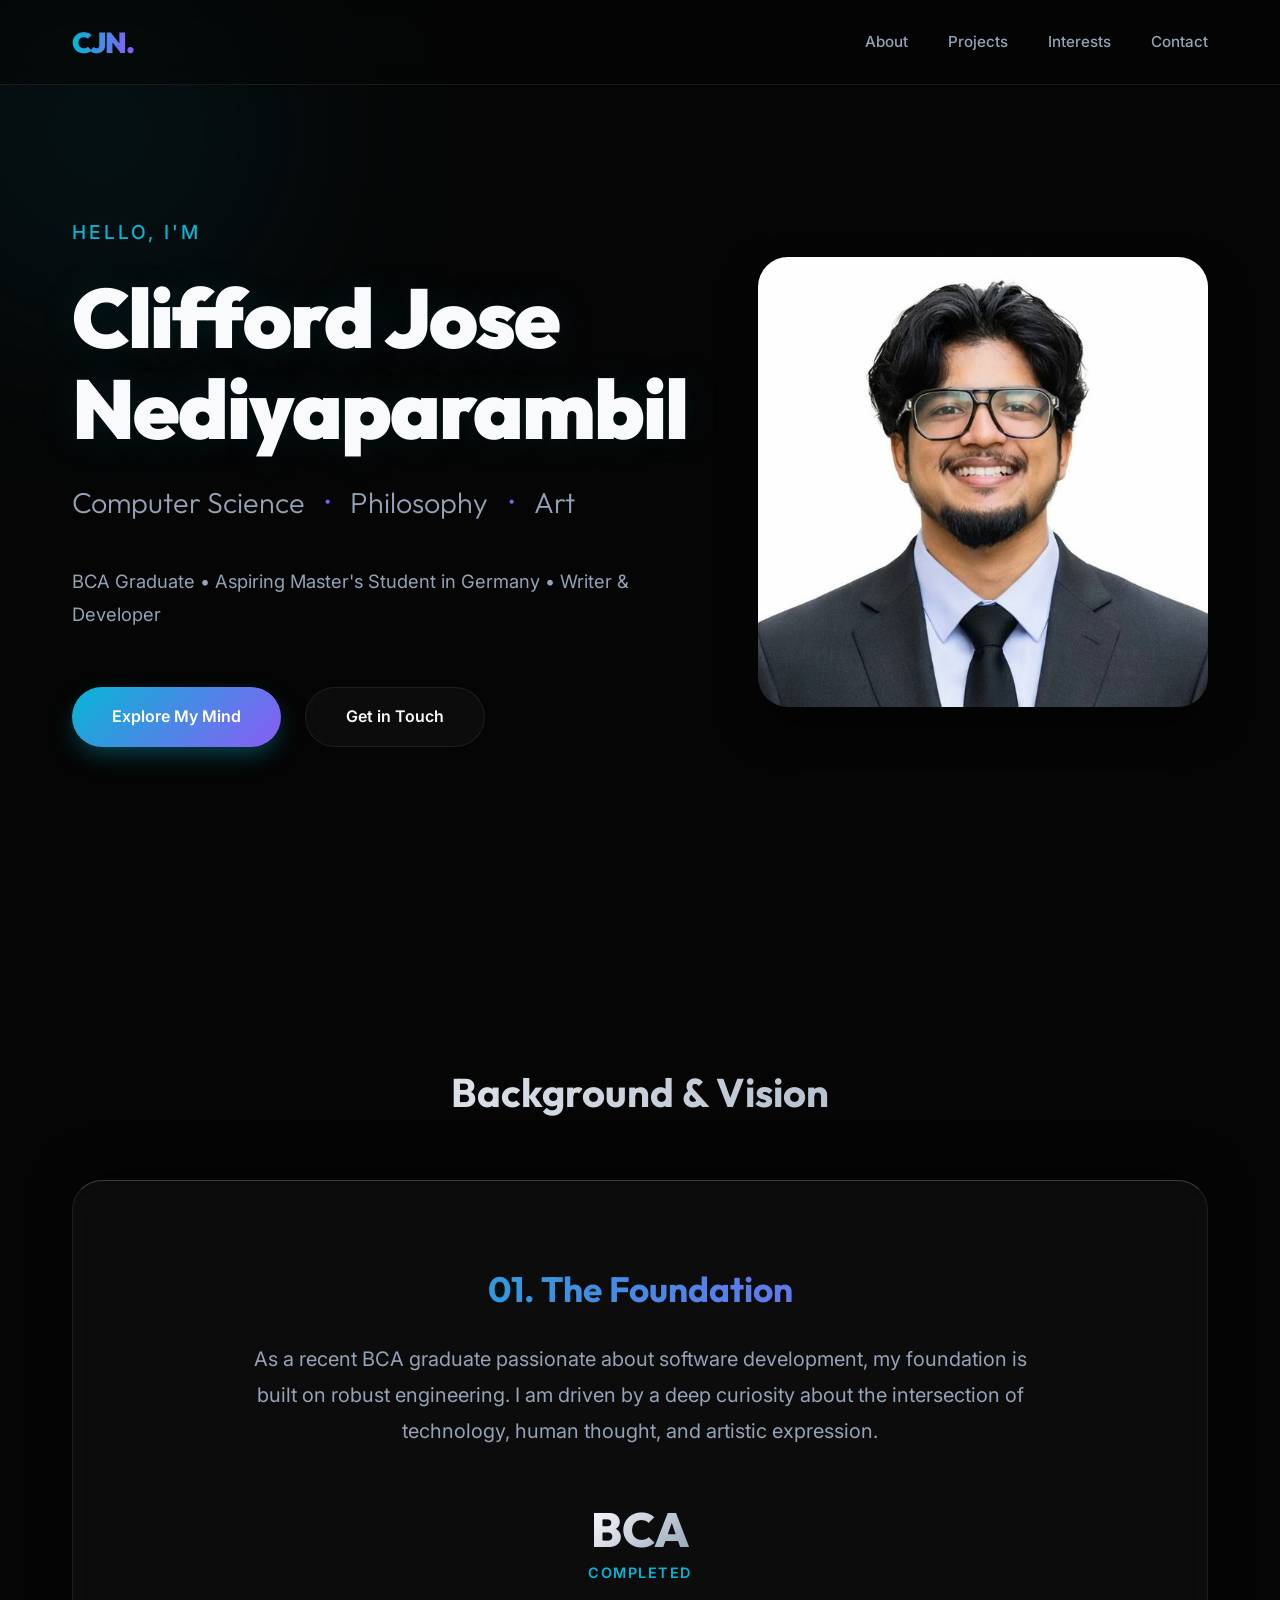
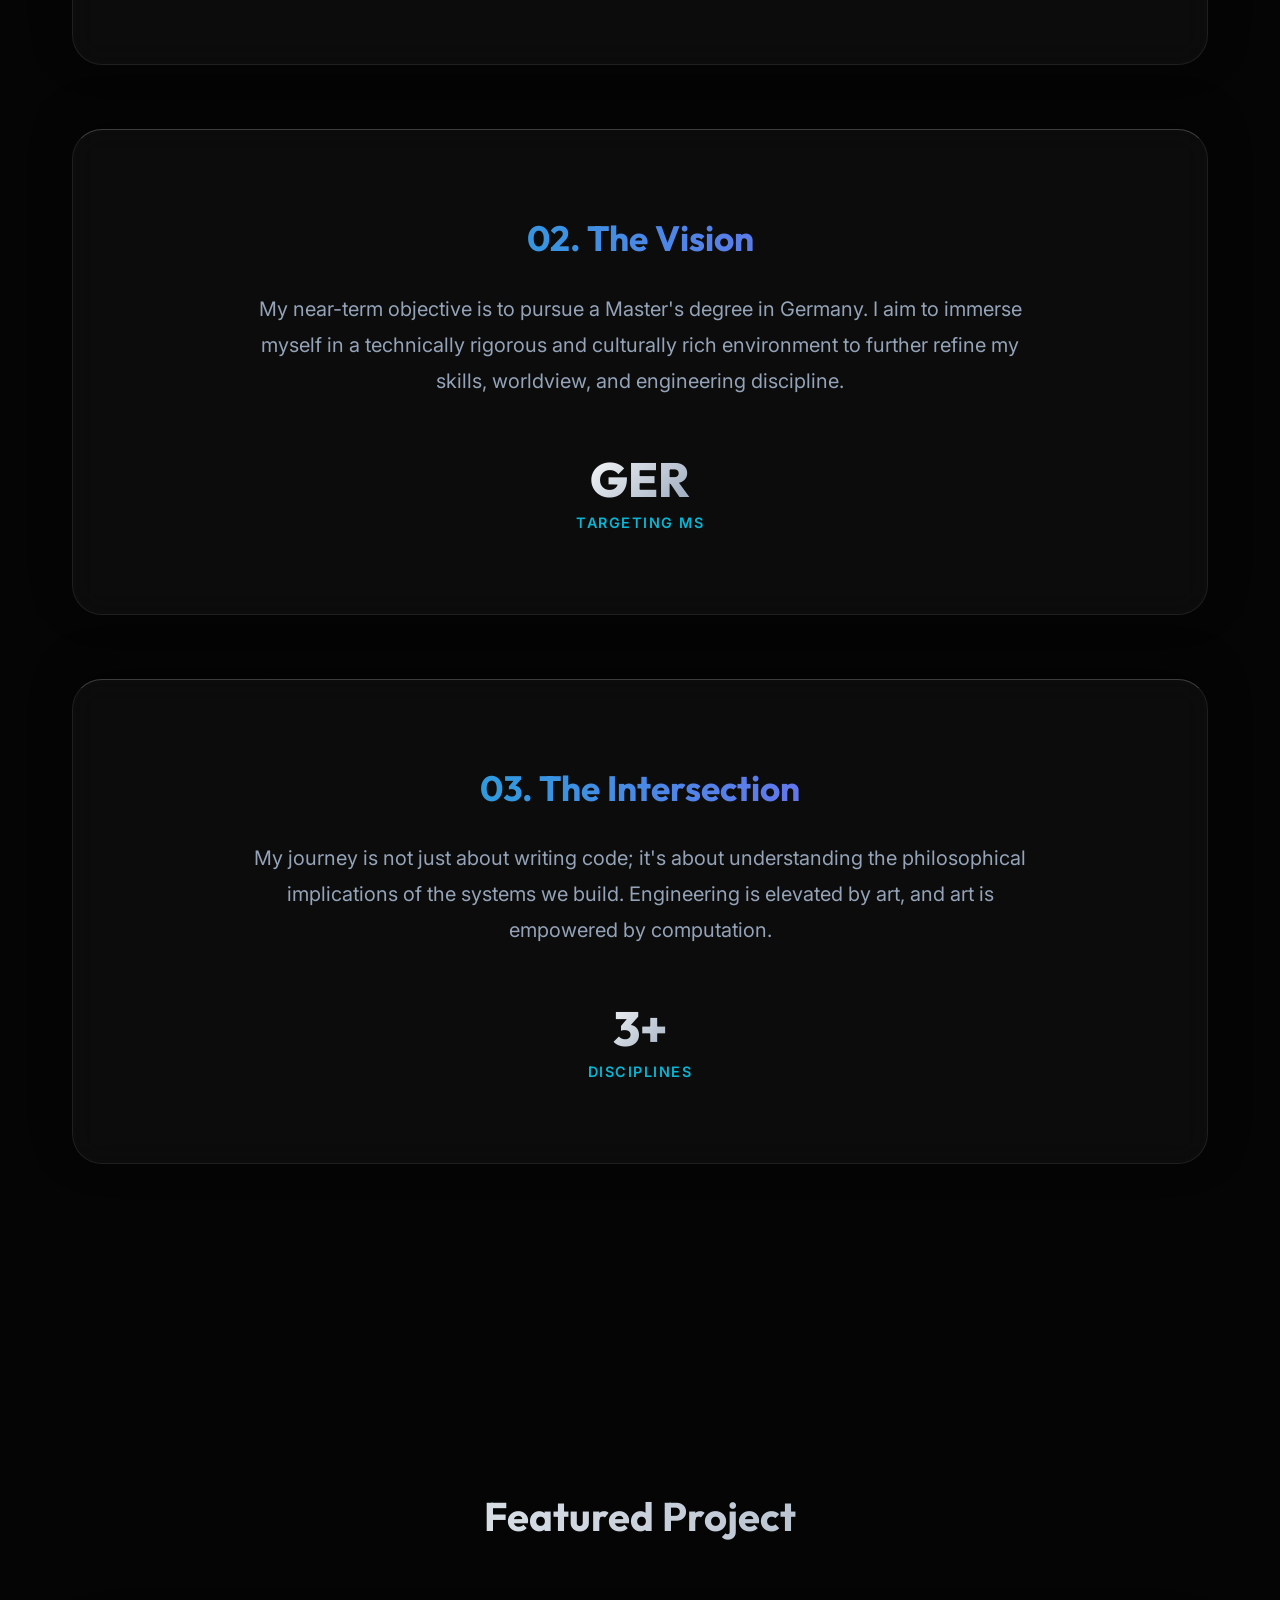
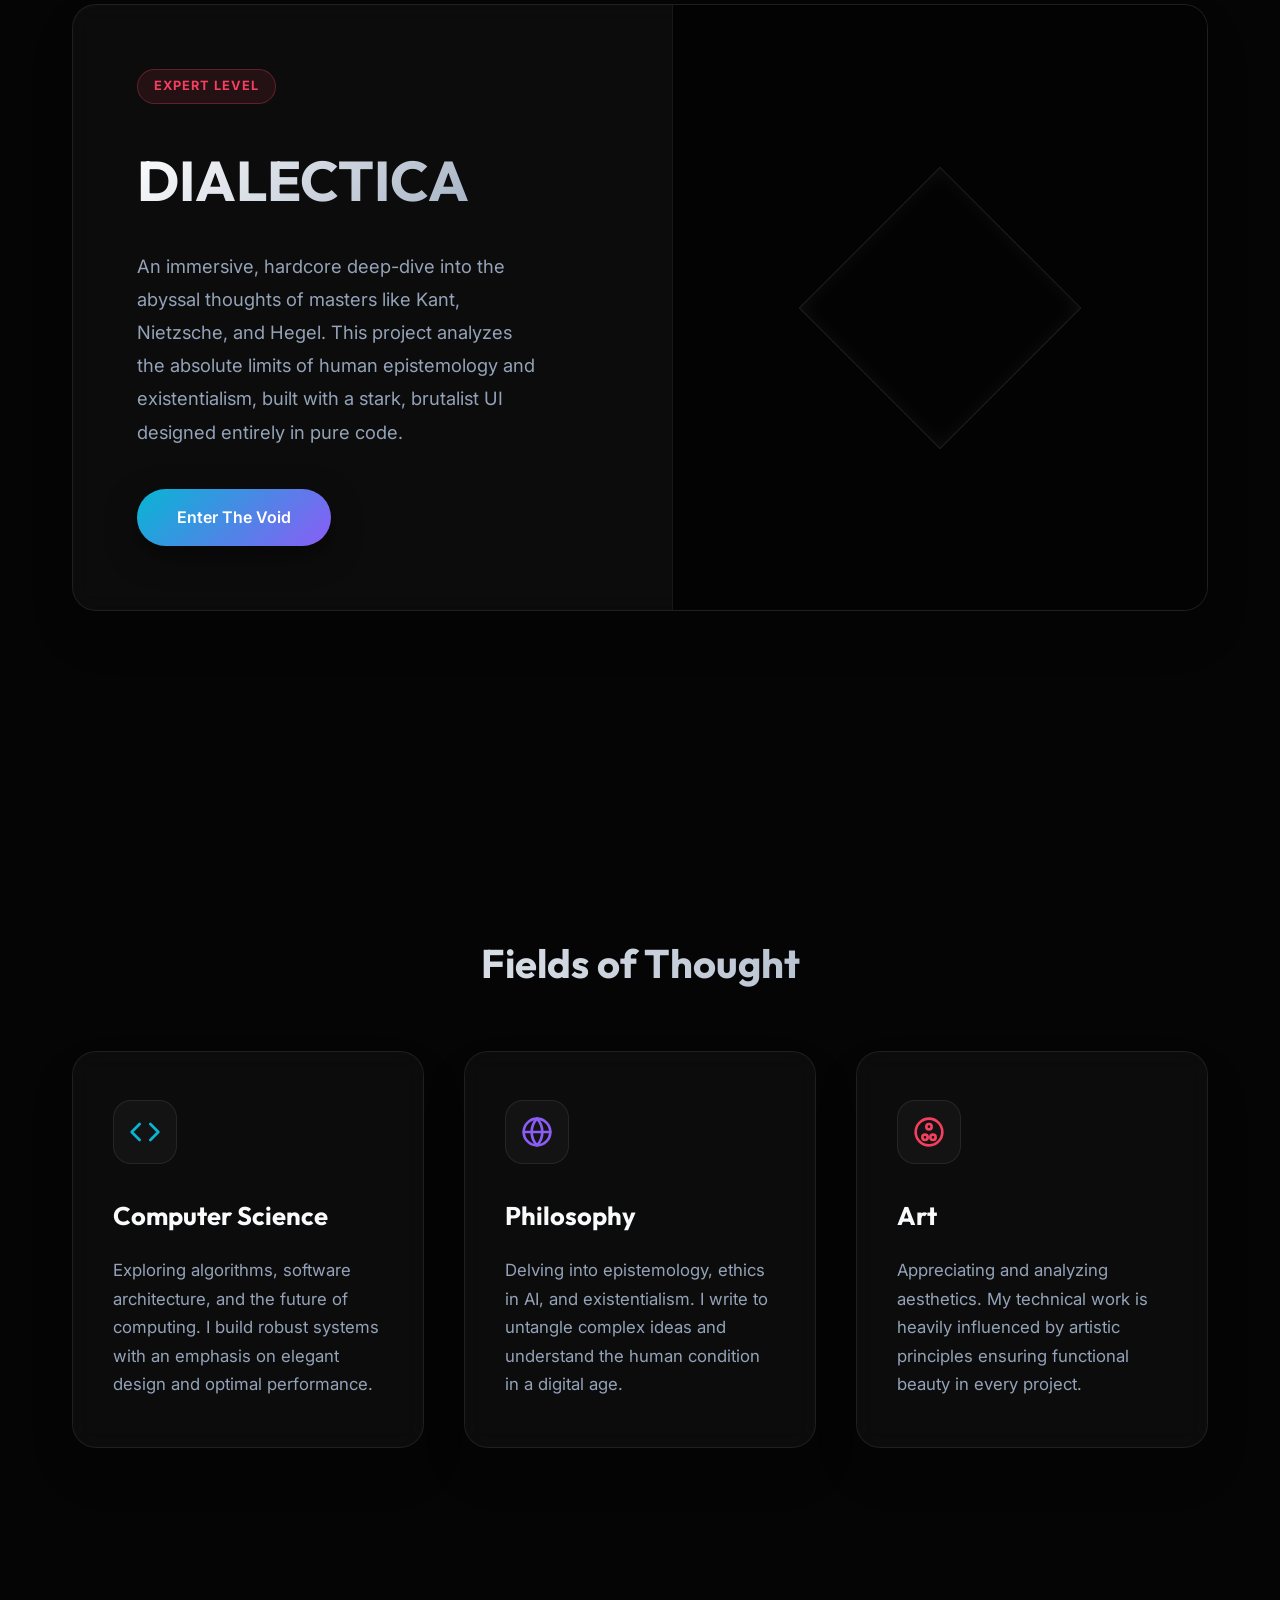
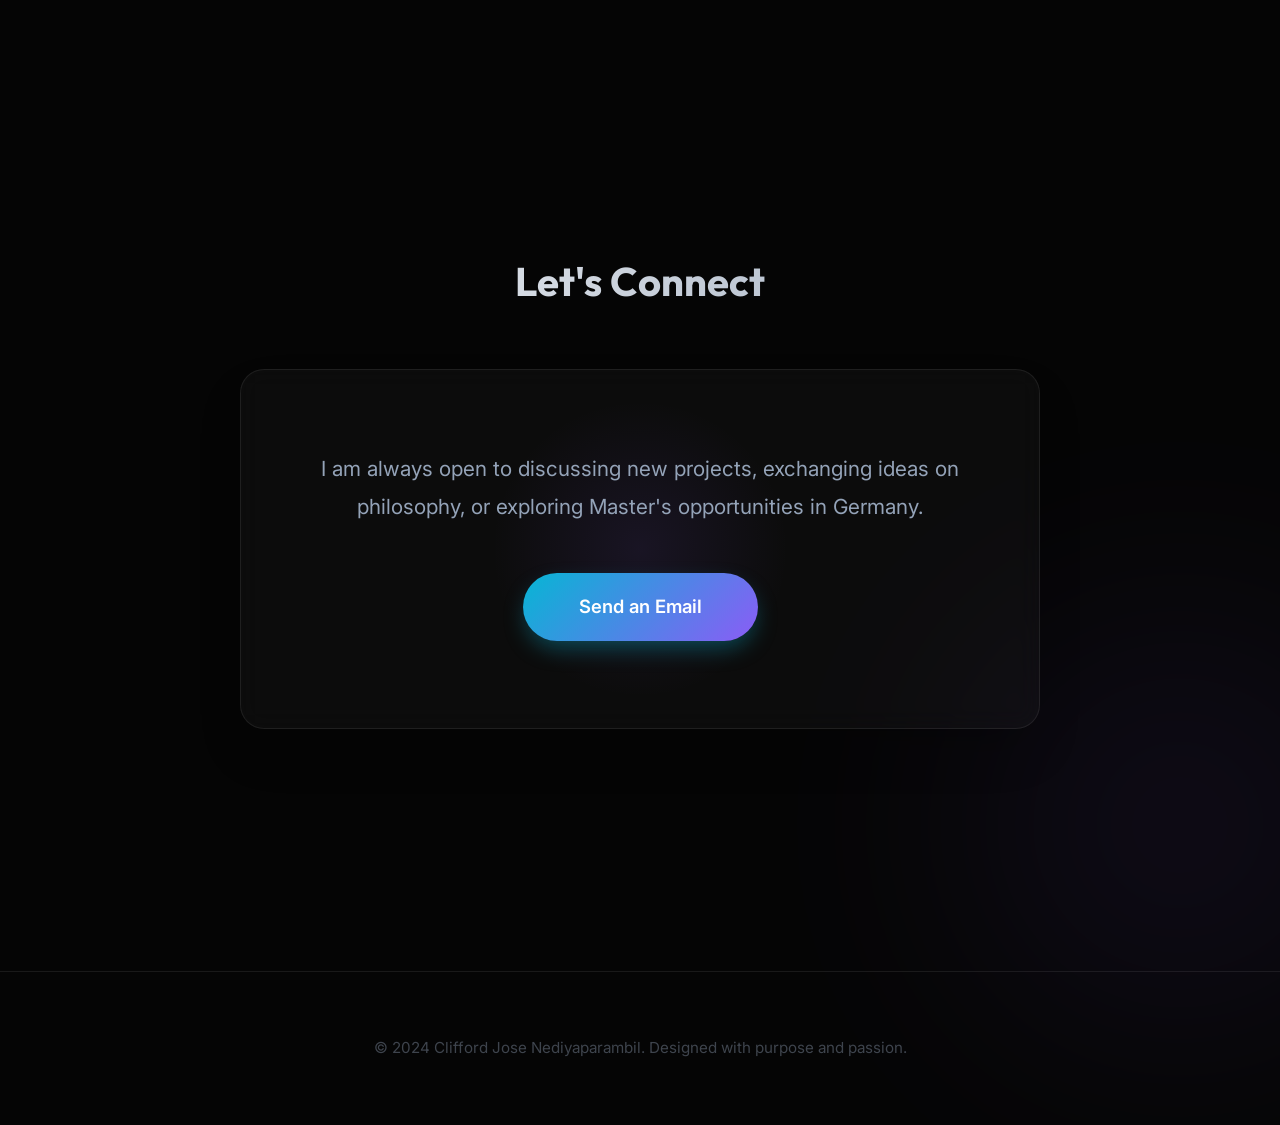
==== commit bf698fde: "Add files via upload" ====
--- a/index.html
+++ b/index.html
@@ -3,119 +3,146 @@
 <head>
     <meta charset="UTF-8">
     <meta name="viewport" content="width=device-width, initial-scale=1.0">
-    <title>Dialectica | Hardcore Philosophy</title>
+    <title>Clifford Jose Nediyaparambil - Portfolio</title>
     <link rel="preconnect" href="https://fonts.googleapis.com">
     <link rel="preconnect" href="https://fonts.gstatic.com" crossorigin>
-    <link href="https://fonts.googleapis.com/css2?family=Playfair+Display:ital,wght@0,400;0,700;0,900;1,400&family=Inter:wght@300;400;600&display=swap" rel="stylesheet">
-    <link rel="stylesheet" href="style.css">
+    <link href="https://fonts.googleapis.com/css2?family=Inter:wght@300;400;600;800&family=Outfit:wght@300;500;700;900&display=swap" rel="stylesheet">
+    <link rel="stylesheet" href="styles.css">
 </head>
 <body>
-    <div class="noise-overlay"></div>
-    <div class="cursor"></div>
-
-    <nav class="top-nav">
-        <a href="../index.html" class="back-link">← Return to Portfolio</a>
-        <div class="brand">DIALECTICA</div>
+    <div class="blob blob-1"></div>
+    <div class="blob blob-2"></div>
+    
+    <nav class="navbar">
+        <div class="nav-content">
+            <a href="#" class="logo">CJN.</a>
+            <ul class="nav-links">
+                <li><a href="#about">About</a></li>
+                <li><a href="#projects">Projects</a></li>
+                <li><a href="#writings">Interests</a></li>
+                <li><a href="#contact">Contact</a></li>
+            </ul>
+        </div>
     </nav>
 
-    <header class="hero">
-        <h1 class="hero-title">Beyond Good<br>& Evil</h1>
-        <p class="hero-subtitle">An expert-level repository dissecting the deepest epistemological and existential frameworks in human history.</p>
-        <div class="scroll-indicator">
-            <span>Descend</span>
-            <div class="line"></div>
-        </div>
-    </header>
+    <main>
+        <section class="hero hidden">
+            <div class="hero-content">
+                <span class="greeting">Hello, I'm</span>
+                <h1 class="glitch-text">Clifford Jose Nediyaparambil</h1>
+                <h2 class="roles">
+                    <span class="role">Computer Science</span>
+                    <span class="dot">•</span>
+                    <span class="role">Philosophy</span>
+                    <span class="dot">•</span>
+                    <span class="role">Art</span>
+                </h2>
+                <p class="hero-desc">BCA Graduate • Aspiring Master's Student in Germany • Writer & Developer</p>
+                <div class="hero-cta">
+                    <a href="#writings" class="btn btn-primary">Explore My Mind</a>
+                    <a href="#contact" class="btn btn-secondary">Get in Touch</a>
+                </div>
+            </div>
+            <div class="hero-image-wrapper">
+                <div class="hero-image-glow"></div>
+                <img src="profile.jpeg" alt="Clifford Jose Nediyaparambil" class="hero-image">
+            </div>
+        </section>
 
-    <main>
-        <!-- Immanuel Kant -->
-        <section class="philosopher-block kant">
-            <div class="ph-content">
-                <div class="ph-meta">
-                    <span class="era">1724 - 1804</span>
-                    <h2 class="ph-name">Immanuel Kant</h2>
+        <section id="about" class="about hidden">
+            <h2 class="section-title">Background & Vision</h2>
+            <div class="stack-container">
+                <div class="glass-card stack-card card-1">
+                    <div class="slide-content">
+                        <h3>01. The Foundation</h3>
+                        <p>As a recent BCA graduate passionate about software development, my foundation is built on robust engineering. I am driven by a deep curiosity about the intersection of technology, human thought, and artistic expression.</p>
+                        <div class="stat">
+                            <span class="stat-val">BCA</span>
+                            <span class="stat-lbl">Completed</span>
+                        </div>
+                    </div>
                 </div>
-                <div class="ph-quote">
-                    <blockquote>"Thoughts without content are empty, intuitions without concepts are blind."</blockquote>
+                <div class="glass-card stack-card card-2">
+                    <div class="slide-content">
+                        <h3>02. The Vision</h3>
+                        <p>My near-term objective is to pursue a Master's degree in Germany. I aim to immerse myself in a technically rigorous and culturally rich environment to further refine my skills, worldview, and engineering discipline.</p>
+                        <div class="stat">
+                            <span class="stat-val">GER</span>
+                            <span class="stat-lbl">Targeting MS</span>
+                        </div>
+                    </div>
                 </div>
-                <div class="ph-analysis">
-                    <h3>Transcendental Idealism</h3>
-                    <p>Kant triggered a Copernican revolution in philosophy by arguing that the mind is not a passive mirror of reality, but an active synthesizer of experience. He distinguished between the <em>phenomenon</em> (the world as it appears to our highly specific cognitive faculties) and the <em>noumenon</em> (the <em>Ding an sich</em>, or thing-in-itself, which remains forever inaccessible). His synthesis bridged the gap between Rationalism and Empiricism.</p>
-                    
-                    <div class="core-concepts">
-                        <div class="concept">
-                            <h4>Categorical Imperative</h4>
-                            <p>An absolute, unconditional requirement that must be obeyed in all circumstances, justified as an end in itself. "Act only according to that maxim whereby you can, at the same time, will that it should become a universal law."</p>
+                <div class="glass-card stack-card card-3">
+                    <div class="slide-content">
+                        <h3>03. The Intersection</h3>
+                        <p>My journey is not just about writing code; it's about understanding the philosophical implications of the systems we build. Engineering is elevated by art, and art is empowered by computation.</p>
+                        <div class="stat">
+                            <span class="stat-val">3+</span>
+                            <span class="stat-lbl">Disciplines</span>
                         </div>
                     </div>
                 </div>
             </div>
-            <div class="ph-image-placer">
-                <!-- Abstract geometry representing pure reason -->
-                <div class="abstract-shape kant-shape"></div>
+        </section>
+
+        <!-- New Featured Projects Section -->
+        <section id="projects" class="projects hidden">
+            <h2 class="section-title">Featured Project</h2>
+            <div class="glass-card project-showcase">
+                <div class="proj-info">
+                    <span class="proj-badge">Expert Level</span>
+                    <h3>DIALECTICA</h3>
+                    <p>An immersive, hardcore deep-dive into the abyssal thoughts of masters like Kant, Nietzsche, and Hegel. This project analyzes the absolute limits of human epistemology and existentialism, built with a stark, brutalist UI designed entirely in pure code.</p>
+                    <a href="philosophers/index.html" class="btn btn-primary proj-btn">Enter The Void</a>
+                </div>
+                <div class="proj-visual">
+                    <div class="proj-abstract"></div>
+                </div>
             </div>
         </section>
 
-        <!-- Friedrich Nietzsche -->
-        <section class="philosopher-block nietzsche reverse">
-            <div class="ph-content">
-                <div class="ph-meta">
-                    <span class="era">1844 - 1900</span>
-                    <h2 class="ph-name">Friedrich Nietzsche</h2>
+        <section id="writings" class="writings hidden">
+            <h2 class="section-title">Fields of Thought</h2>
+            <div class="cards-grid">
+                <div class="glass-card field-card">
+                    <div class="card-icon cs-icon">
+                        <svg viewBox="0 0 24 24" fill="none" stroke="currentColor" stroke-width="2" stroke-linecap="round" stroke-linejoin="round"><polyline points="16 18 22 12 16 6"></polyline><polyline points="8 6 2 12 8 18"></polyline></svg>
+                    </div>
+                    <h3>Computer Science</h3>
+                    <p>Exploring algorithms, software architecture, and the future of computing. I build robust systems with an emphasis on elegant design and optimal performance.</p>
                 </div>
-                <div class="ph-quote">
-                    <blockquote>"He who has a why to live for can bear almost any how."</blockquote>
+                
+                <div class="glass-card field-card">
+                    <div class="card-icon phil-icon">
+                        <svg viewBox="0 0 24 24" fill="none" stroke="currentColor" stroke-width="2" stroke-linecap="round" stroke-linejoin="round"><circle cx="12" cy="12" r="10"></circle><path d="M12 2a14.5 14.5 0 0 0 0 20 14.5 14.5 0 0 0 0-20"></path><path d="M2 12h20"></path></svg>
+                    </div>
+                    <h3>Philosophy</h3>
+                    <p>Delving into epistemology, ethics in AI, and existentialism. I write to untangle complex ideas and understand the human condition in a digital age.</p>
                 </div>
-                <div class="ph-analysis">
-                    <h3>Existential Vitalism</h3>
-                    <p>Nietzsche launched a devastating critique on traditional morals and objective truth, identifying them as constructs stemming from "slave morality" or ressentiment. He championed the absolute affirmation of earthly life, unfettered by metaphysical illusions.</p>
-                    
-                    <div class="core-concepts">
-                        <div class="concept">
-                            <h4>Will to Power</h4>
-                            <p>The fundamental drive of all living organisms is not mere preservation, but expansion, dominance, and the continuous overcoming of the self. The pinnacle of this drive culminates in the <em>Übermensch</em>, an individual capable of creating their own absolute values in the face of nihilism.</p>
-                        </div>
+                
+                <div class="glass-card field-card">
+                    <div class="card-icon art-icon">
+                        <svg viewBox="0 0 24 24" fill="none" stroke="currentColor" stroke-width="2" stroke-linecap="round" stroke-linejoin="round"><path d="M12 2c5.523 0 10 4.477 10 10a10 10 0 0 1-19.995.324L2 12a10 10 0 0 1 10-10zm0 4a2 2 0 1 0 0 4 2 2 0 0 0 0-4zm-3 8a2 2 0 1 0 0 4 2 2 0 0 0 0-4zm6 0a2 2 0 1 0 0 4 2 2 0 0 0 0-4z"></path></svg>
                     </div>
+                    <h3>Art</h3>
+                    <p>Appreciating and analyzing aesthetics. My technical work is heavily influenced by artistic principles ensuring functional beauty in every project.</p>
                 </div>
-            </div>
-            <div class="ph-image-placer">
-                <!-- Abstract representing chaos and power -->
-                <div class="abstract-shape nietz-shape"></div>
             </div>
         </section>
 
-        <!-- Georg Wilhelm Friedrich Hegel -->
-        <section class="philosopher-block hegel">
-            <div class="ph-content">
-                <div class="ph-meta">
-                    <span class="era">1770 - 1831</span>
-                    <h2 class="ph-name">G.W.F. Hegel</h2>
-                </div>
-                <div class="ph-quote">
-                    <blockquote>"The truth is the whole. The whole, however, is merely the essential nature reaching its completeness through the process of its own development."</blockquote>
-                </div>
-                <div class="ph-analysis">
-                    <h3>Absolute Idealism</h3>
-                    <p>Hegel proposed that reality is historically and logically determined. History is the brutal unfolding of Spirit (<em>Geist</em>) coming to know itself. Instead of static concepts, Hegel introduced the dialectic—whereby every concept (thesis) inherently contains its contradictory (antithesis), and their tension resolves into a higher truth (synthesis or <em>Aufhebung</em>).</p>
-                    
-                    <div class="core-concepts">
-                        <div class="concept">
-                            <h4>Master-Slave Dialectic</h4>
-                            <p>Self-consciousness fundamentally requires recognition by another. This struggle inevitably yields a hierarchy of domination until the realization that true freedom can only be achieved through mutual, universal recognition.</p>
-                        </div>
-                    </div>
-                </div>
-            </div>
-            <div class="ph-image-placer">
-                <div class="abstract-shape hegel-shape"></div>
+        <section id="contact" class="contact hidden">
+            <h2 class="section-title">Let's Connect</h2>
+            <div class="glass-card contact-card">
+                <p>I am always open to discussing new projects, exchanging ideas on philosophy, or exploring Master's opportunities in Germany.</p>
+                <a href="mailto:clifford.nediyaparambil@example.com" class="btn btn-primary contact-btn">Send an Email</a>
             </div>
         </section>
     </main>
 
     <footer>
-        <p>CONSTRUCTED BY CLIFFORD JOSE NEDIYAPARAMBIL</p>
+        <p>&copy; 2024 Clifford Jose Nediyaparambil. Designed with purpose and passion.</p>
     </footer>
-    
-    <script src="app.js"></script>
+
+    <script src="script.js"></script>
 </body>
 </html>
--- a/styles.css
+++ b/styles.css
@@ -0,0 +1,697 @@
+:root {
+    --bg-color: #050505;
+    --text-main: #f8fafc;
+    --text-muted: #94a3b8;
+    --accent-1: #06b6d4; /* Cyan */
+    --accent-2: #8b5cf6; /* Purple */
+    --glass-bg: rgba(255, 255, 255, 0.03);
+    --glass-border: rgba(255, 255, 255, 0.08);
+}
+
+* {
+    margin: 0;
+    padding: 0;
+    box-sizing: border-box;
+}
+
+html {
+    scroll-behavior: smooth;
+}
+
+body {
+    font-family: 'Inter', sans-serif;
+    background-color: var(--bg-color);
+    color: var(--text-main);
+    line-height: 1.6;
+    overflow-x: hidden;
+    position: relative;
+}
+
+h1, h2, h3, .logo {
+    font-family: 'Outfit', sans-serif;
+}
+
+/* Background Blobs */
+.blob {
+    position: absolute;
+    filter: blur(120px);
+    z-index: -1;
+    border-radius: 50%;
+    animation: float 20s infinite alternate ease-in-out;
+}
+
+.blob-1 {
+    width: 500px;
+    height: 500px;
+    background: radial-gradient(circle, var(--accent-1), transparent 70%);
+    top: -150px;
+    left: -150px;
+    opacity: 0.15;
+}
+
+.blob-2 {
+    width: 600px;
+    height: 600px;
+    background: radial-gradient(circle, var(--accent-2), transparent 70%);
+    bottom: 0%;
+    right: -200px;
+    opacity: 0.12;
+    animation-delay: -7s;
+}
+
+@keyframes float {
+    0% { transform: translate(0, 0) scale(1); }
+    50% { transform: translate(60px, 80px) scale(1.1); }
+    100% { transform: translate(-40px, 30px) scale(0.9); }
+}
+
+/* Navbar */
+.navbar {
+    position: fixed;
+    top: 0;
+    width: 100%;
+    background: rgba(5, 5, 5, 0.5);
+    backdrop-filter: blur(12px);
+    -webkit-backdrop-filter: blur(12px);
+    border-bottom: 1px solid var(--glass-border);
+    z-index: 1000;
+    padding: 1.2rem 0;
+    transition: all 0.3s ease;
+}
+
+.nav-content {
+    max-width: 1200px;
+    margin: 0 auto;
+    display: flex;
+    justify-content: space-between;
+    align-items: center;
+    padding: 0 2rem;
+}
+
+.logo {
+    font-size: 1.8rem;
+    font-weight: 900;
+    text-decoration: none;
+    color: var(--text-main);
+    letter-spacing: -1px;
+    background: linear-gradient(to right, var(--accent-1), var(--accent-2));
+    -webkit-background-clip: text;
+    background-clip: text;
+    -webkit-text-fill-color: transparent;
+}
+
+.nav-links {
+    display: flex;
+    list-style: none;
+    gap: 2.5rem;
+}
+
+.nav-links a {
+    color: var(--text-muted);
+    text-decoration: none;
+    font-size: 0.95rem;
+    font-weight: 500;
+    transition: color 0.3s ease;
+    position: relative;
+    padding-bottom: 4px;
+}
+
+.nav-links a:hover {
+    color: var(--text-main);
+}
+
+.nav-links a::after {
+    content: '';
+    position: absolute;
+    width: 0;
+    height: 2px;
+    bottom: 0;
+    left: 0;
+    background: linear-gradient(to right, var(--accent-1), var(--accent-2));
+    transition: width 0.3s ease;
+}
+
+.nav-links a:hover::after {
+    width: 100%;
+}
+
+/* Layout */
+main {
+    max-width: 1200px;
+    margin: 0 auto;
+    padding: 0 2rem;
+}
+
+section {
+    min-height: 100vh;
+    display: flex;
+    flex-direction: column;
+    justify-content: center;
+    padding: 8rem 0;
+}
+
+.section-title {
+    font-size: 2.5rem;
+    margin-bottom: 3.5rem;
+    text-align: center;
+    font-weight: 700;
+    background: linear-gradient(to right, #fff, var(--text-muted));
+    -webkit-background-clip: text;
+    background-clip: text;
+    -webkit-text-fill-color: transparent;
+}
+
+/* Hero Section */
+.hero {
+    align-items: center;
+    flex-direction: row;
+    display: flex;
+    justify-content: space-between;
+    text-align: left;
+    margin-top: 2rem;
+    gap: 4rem;
+}
+
+.hero-content {
+    flex: 1;
+}
+
+.hero-image-wrapper {
+    flex: 1;
+    position: relative;
+    display: flex;
+    justify-content: center;
+    align-items: center;
+    max-width: 450px;
+}
+
+.hero-image-glow {
+    position: absolute;
+    width: 350px;
+    height: 350px;
+    border-radius: 50%;
+    background: radial-gradient(circle, var(--accent-1) 0%, var(--accent-2) 60%, transparent 80%);
+    filter: blur(40px);
+    opacity: 0.25;
+    z-index: -1;
+    animation: pulse-glow 4s infinite alternate ease-in-out;
+}
+
+.hero-image {
+    width: 100%;
+    height: auto;
+    object-fit: cover;
+    border-radius: 30px;
+    background: linear-gradient(135deg, rgba(255,255,255,0.05), rgba(255,255,255,0.01));
+    backdrop-filter: blur(10px);
+    box-shadow: 0 20px 40px rgba(0, 0, 0, 0.4);
+    z-index: 1;
+}
+
+@keyframes pulse-glow {
+    0% { transform: scale(0.9) translate(0, 0); opacity: 0.2; }
+    100% { transform: scale(1.1) translate(10px, -10px); opacity: 0.4; }
+}
+
+.greeting {
+    font-size: 1.2rem;
+    color: var(--accent-1);
+    font-weight: 500;
+    letter-spacing: 3px;
+    text-transform: uppercase;
+    display: block;
+    margin-bottom: 1.5rem;
+}
+
+.hero h1 {
+    font-size: clamp(3rem, 6.5vw, 5.5rem);
+    line-height: 1.1;
+    margin-bottom: 1.5rem;
+    font-weight: 900;
+    letter-spacing: -2px;
+    text-shadow: 0 0 40px rgba(6, 182, 212, 0.1);
+}
+
+.roles {
+    font-size: clamp(1.2rem, 2.5vw, 1.8rem);
+    color: var(--text-muted);
+    font-weight: 300;
+    margin-bottom: 2.5rem;
+    display: flex;
+    gap: 1.2rem;
+    align-items: center;
+    flex-wrap: wrap;
+}
+
+.dot {
+    color: var(--accent-2);
+    font-size: 0.8em;
+}
+
+.hero-desc {
+    font-size: 1.15rem;
+    color: var(--text-muted);
+    max-width: 650px;
+    margin-bottom: 3.5rem;
+    line-height: 1.8;
+}
+
+.hero-cta {
+    display: flex;
+    gap: 1.5rem;
+}
+
+.btn {
+    padding: 1rem 2.5rem;
+    border-radius: 50px;
+    text-decoration: none;
+    font-weight: 600;
+    font-size: 1rem;
+    transition: all 0.3s cubic-bezier(0.4, 0, 0.2, 1);
+    cursor: pointer;
+    border: none;
+    font-family: 'Inter', sans-serif;
+    display: inline-flex;
+    align-items: center;
+    justify-content: center;
+}
+
+.btn-primary {
+    background: linear-gradient(135deg, var(--accent-1), var(--accent-2));
+    color: #ffffff !important;
+    box-shadow: 0 10px 25px -5px rgba(6, 182, 212, 0.4);
+    position: relative;
+    overflow: hidden;
+}
+
+.btn-primary::before {
+    content: '';
+    position: absolute;
+    top: 0;
+    left: -100%;
+    width: 100%;
+    height: 100%;
+    background: linear-gradient(90deg, transparent, rgba(255,255,255,0.2), transparent);
+    transition: left 0.5s ease;
+}
+
+.btn-primary:hover::before {
+    left: 100%;
+}
+
+.btn-primary:hover {
+    transform: translateY(-4px);
+    box-shadow: 0 15px 35px -5px rgba(6, 182, 212, 0.6);
+}
+
+.btn-secondary {
+    background: var(--glass-bg);
+    color: var(--text-main);
+    border: 1px solid var(--glass-border);
+    backdrop-filter: blur(10px);
+}
+
+.btn-secondary:hover {
+    background: rgba(255, 255, 255, 0.08);
+    transform: translateY(-4px);
+    border-color: rgba(255, 255, 255, 0.2);
+}
+
+/* Glass Card */
+.glass-card {
+    background: var(--glass-bg);
+    border: 1px solid var(--glass-border);
+    border-radius: 24px;
+    padding: 3.5rem;
+    backdrop-filter: blur(12px);
+    -webkit-backdrop-filter: blur(12px);
+    box-shadow: 0 25px 50px -12px rgba(0, 0, 0, 0.25);
+    transition: transform 0.4s ease, border-color 0.4s ease, background 0.4s ease;
+}
+
+.glass-card:hover {
+    border-color: rgba(255, 255, 255, 0.15);
+    background: rgba(255, 255, 255, 0.04);
+}
+
+/* Stack Cards Section */
+.stack-container {
+    display: flex;
+    flex-direction: column;
+    gap: 2rem;
+    position: relative;
+    padding-bottom: 2rem;
+}
+
+.stack-card {
+    position: sticky;
+    top: 120px;
+    margin-bottom: 2rem;
+    padding: 5rem 3rem;
+    text-align: center;
+    box-shadow: 0 -10px 40px rgba(0, 0, 0, 0.4);
+    background: var(--glass-bg);
+    backdrop-filter: blur(15px);
+    -webkit-backdrop-filter: blur(15px);
+    border-top: 1px solid rgba(255, 255, 255, 0.2);
+    border-radius: 30px;
+}
+
+.card-1 {
+    top: 100px;
+    z-index: 10;
+}
+
+.card-2 {
+    top: 120px;
+    z-index: 20;
+}
+
+.card-3 {
+    top: 140px;
+    z-index: 30;
+}
+
+.slide-content {
+    max-width: 800px;
+    margin: 0 auto;
+}
+
+.slide-content h3 {
+    font-size: 2.2rem;
+    color: var(--text-main);
+    margin-bottom: 1.5rem;
+    background: linear-gradient(to right, var(--accent-1), var(--accent-2));
+    -webkit-background-clip: text;
+    background-clip: text;
+    -webkit-text-fill-color: transparent;
+}
+
+.slide-content p {
+    font-size: 1.25rem;
+    color: var(--text-muted);
+    line-height: 1.8;
+    margin-bottom: 2.5rem;
+}
+
+.stat {
+    display: inline-flex;
+    flex-direction: column;
+    margin-top: 1rem;
+}
+
+.stat-val {
+    font-size: 3rem;
+    font-weight: 800;
+    font-family: 'Outfit', sans-serif;
+    color: var(--text-main);
+    line-height: 1;
+    margin-bottom: 0.5rem;
+    background: linear-gradient(135deg, #fff, var(--text-muted));
+    -webkit-background-clip: text;
+    background-clip: text;
+    -webkit-text-fill-color: transparent;
+}
+
+.stat-lbl {
+    font-size: 0.9rem;
+    color: var(--accent-1);
+    text-transform: uppercase;
+    letter-spacing: 1.5px;
+    font-weight: 600;
+}
+
+/* Projects Section */
+.project-showcase {
+    display: grid;
+    grid-template-columns: 1fr 1fr;
+    gap: 4rem;
+    align-items: center;
+    padding: 0;
+    overflow: hidden;
+}
+
+.proj-info {
+    padding: 4rem;
+}
+
+.proj-badge {
+    display: inline-block;
+    padding: 0.4rem 1rem;
+    background: rgba(244, 63, 94, 0.1); /* Rose tint */
+    color: #f43f5e;
+    border: 1px solid rgba(244, 63, 94, 0.3);
+    border-radius: 50px;
+    font-size: 0.8rem;
+    text-transform: uppercase;
+    letter-spacing: 1px;
+    font-weight: 700;
+    margin-bottom: 2rem;
+}
+
+.proj-info h3 {
+    font-size: 3.5rem;
+    margin-bottom: 1.5rem;
+    background: linear-gradient(135deg, #fff, var(--text-muted));
+    -webkit-background-clip: text;
+    background-clip: text;
+    -webkit-text-fill-color: transparent;
+    font-family: 'Outfit', sans-serif;
+}
+
+.proj-info p {
+    font-size: 1.15rem;
+    color: var(--text-muted);
+    line-height: 1.8;
+    margin-bottom: 2.5rem;
+}
+
+.proj-btn {
+    box-shadow: 0 10px 30px rgba(0,0,0,0.5);
+}
+
+.proj-visual {
+    height: 100%;
+    min-height: 400px;
+    background: #030303;
+    position: relative;
+    display: flex;
+    justify-content: center;
+    align-items: center;
+    border-left: 1px solid var(--glass-border);
+}
+
+.proj-abstract {
+    width: 200px;
+    height: 200px;
+    border: 1px solid rgba(255,255,255,0.1);
+    transform: rotate(45deg);
+    transition: transform 0.5s;
+    box-shadow: inset 0 0 20px rgba(255,255,255,0.05);
+}
+
+.project-showcase:hover .proj-abstract {
+    transform: rotate(90deg) scale(1.1);
+}
+
+/* Interests Section */
+.cards-grid {
+    display: grid;
+    grid-template-columns: repeat(auto-fit, minmax(320px, 1fr));
+    gap: 2.5rem;
+}
+
+.field-card {
+    padding: 3rem 2.5rem;
+    display: flex;
+    flex-direction: column;
+    align-items: flex-start;
+    position: relative;
+    overflow: hidden;
+}
+
+.field-card::before {
+    content: '';
+    position: absolute;
+    top: 0;
+    left: 0;
+    width: 100%;
+    height: 4px;
+    background: linear-gradient(90deg, var(--accent-1), var(--accent-2));
+    opacity: 0;
+    transition: opacity 0.3s ease;
+}
+
+.field-card:hover::before {
+    opacity: 1;
+}
+
+.field-card:hover {
+    transform: translateY(-12px);
+    box-shadow: 0 30px 60px -15px rgba(0, 0, 0, 0.4);
+}
+
+.card-icon {
+    width: 64px;
+    height: 64px;
+    border-radius: 18px;
+    display: flex;
+    align-items: center;
+    justify-content: center;
+    margin-bottom: 2rem;
+    background: rgba(255, 255, 255, 0.03);
+    border: 1px solid var(--glass-border);
+    transition: all 0.3s ease;
+}
+
+.field-card:hover .card-icon {
+    background: rgba(255, 255, 255, 0.08);
+    transform: scale(1.1);
+}
+
+.card-icon svg {
+    width: 32px;
+    height: 32px;
+}
+
+.cs-icon { color: var(--accent-1); }
+.phil-icon { color: var(--accent-2); }
+.art-icon { color: #f43f5e; }
+
+.field-card h3 {
+    font-size: 1.6rem;
+    margin-bottom: 1.2rem;
+    color: var(--text-main);
+}
+
+.field-card p {
+    color: var(--text-muted);
+    font-size: 1.05rem;
+    line-height: 1.7;
+}
+
+/* Contact Section */
+.contact-card {
+    text-align: center;
+    max-width: 800px;
+    margin: 0 auto;
+    padding: 5rem 3rem;
+    position: relative;
+    overflow: hidden;
+}
+
+.contact-card::before {
+    content: '';
+    position: absolute;
+    width: 300px;
+    height: 300px;
+    background: radial-gradient(circle, var(--accent-2), transparent 70%);
+    top: 50%;
+    left: 50%;
+    transform: translate(-50%, -50%);
+    opacity: 0.1;
+    z-index: -1;
+    border-radius: 50%;
+}
+
+.contact-card p {
+    font-size: 1.3rem;
+    color: var(--text-muted);
+    margin-bottom: 3rem;
+    line-height: 1.8;
+}
+
+.contact-btn {
+    display: inline-block;
+    padding: 1.2rem 3.5rem;
+    font-size: 1.15rem;
+}
+
+footer {
+    text-align: center;
+    padding: 4rem 0;
+    color: rgba(148, 163, 184, 0.4);
+    font-size: 0.95rem;
+    border-top: 1px solid var(--glass-border);
+    margin-top: 2rem;
+}
+
+/* Interactivity & Animations */
+.hidden {
+    opacity: 0;
+    transform: translateY(40px);
+    transition: opacity 1s cubic-bezier(0.16, 1, 0.3, 1), transform 1s cubic-bezier(0.16, 1, 0.3, 1);
+}
+
+.show {
+    opacity: 1;
+    transform: translateY(0);
+}
+
+/* Staggered load for hero */
+.hero.show .greeting { transition-delay: 0.1s; }
+.hero.show h1 { transition-delay: 0.2s; }
+.hero.show .roles { transition-delay: 0.3s; }
+.hero.show .hero-desc { transition-delay: 0.4s; }
+.hero.show .hero-cta { transition-delay: 0.5s; }
+
+/* Responsive Media Queries */
+@media (max-width: 960px) {
+    .hero {
+        flex-direction: column;
+        text-align: center;
+        margin-top: 4rem;
+    }
+    .hero-content {
+        display: flex;
+        flex-direction: column;
+        align-items: center;
+    }
+    .hero-cta {
+        justify-content: center;
+    }
+    .hero h1 {
+        font-size: clamp(3rem, 8vw, 4rem);
+    }
+    .stack-card {
+        padding: 4rem 1.5rem;
+    }
+    .project-showcase {
+        grid-template-columns: 1fr;
+        gap: 0;
+    }
+    .proj-info {
+        padding: 3rem;
+    }
+    .proj-visual {
+        min-height: 300px;
+        border-left: none;
+        border-top: 1px solid var(--glass-border);
+    }
+}
+
+@media (max-width: 768px) {
+    .nav-links {
+        display: none;
+    }
+    .glass-card {
+        padding: 2.5rem 1.5rem;
+    }
+    section {
+        padding: 6rem 0;
+    }
+    .hero-cta {
+        flex-direction: column;
+        width: 100%;
+        max-width: 300px;
+    }
+    .btn {
+        width: 100%;
+    }
+}
+
+@media (max-width: 500px) {
+    .slide-content h3 { font-size: 1.5rem; }
+    .slide-content p { font-size: 1.1rem; }
+}
+
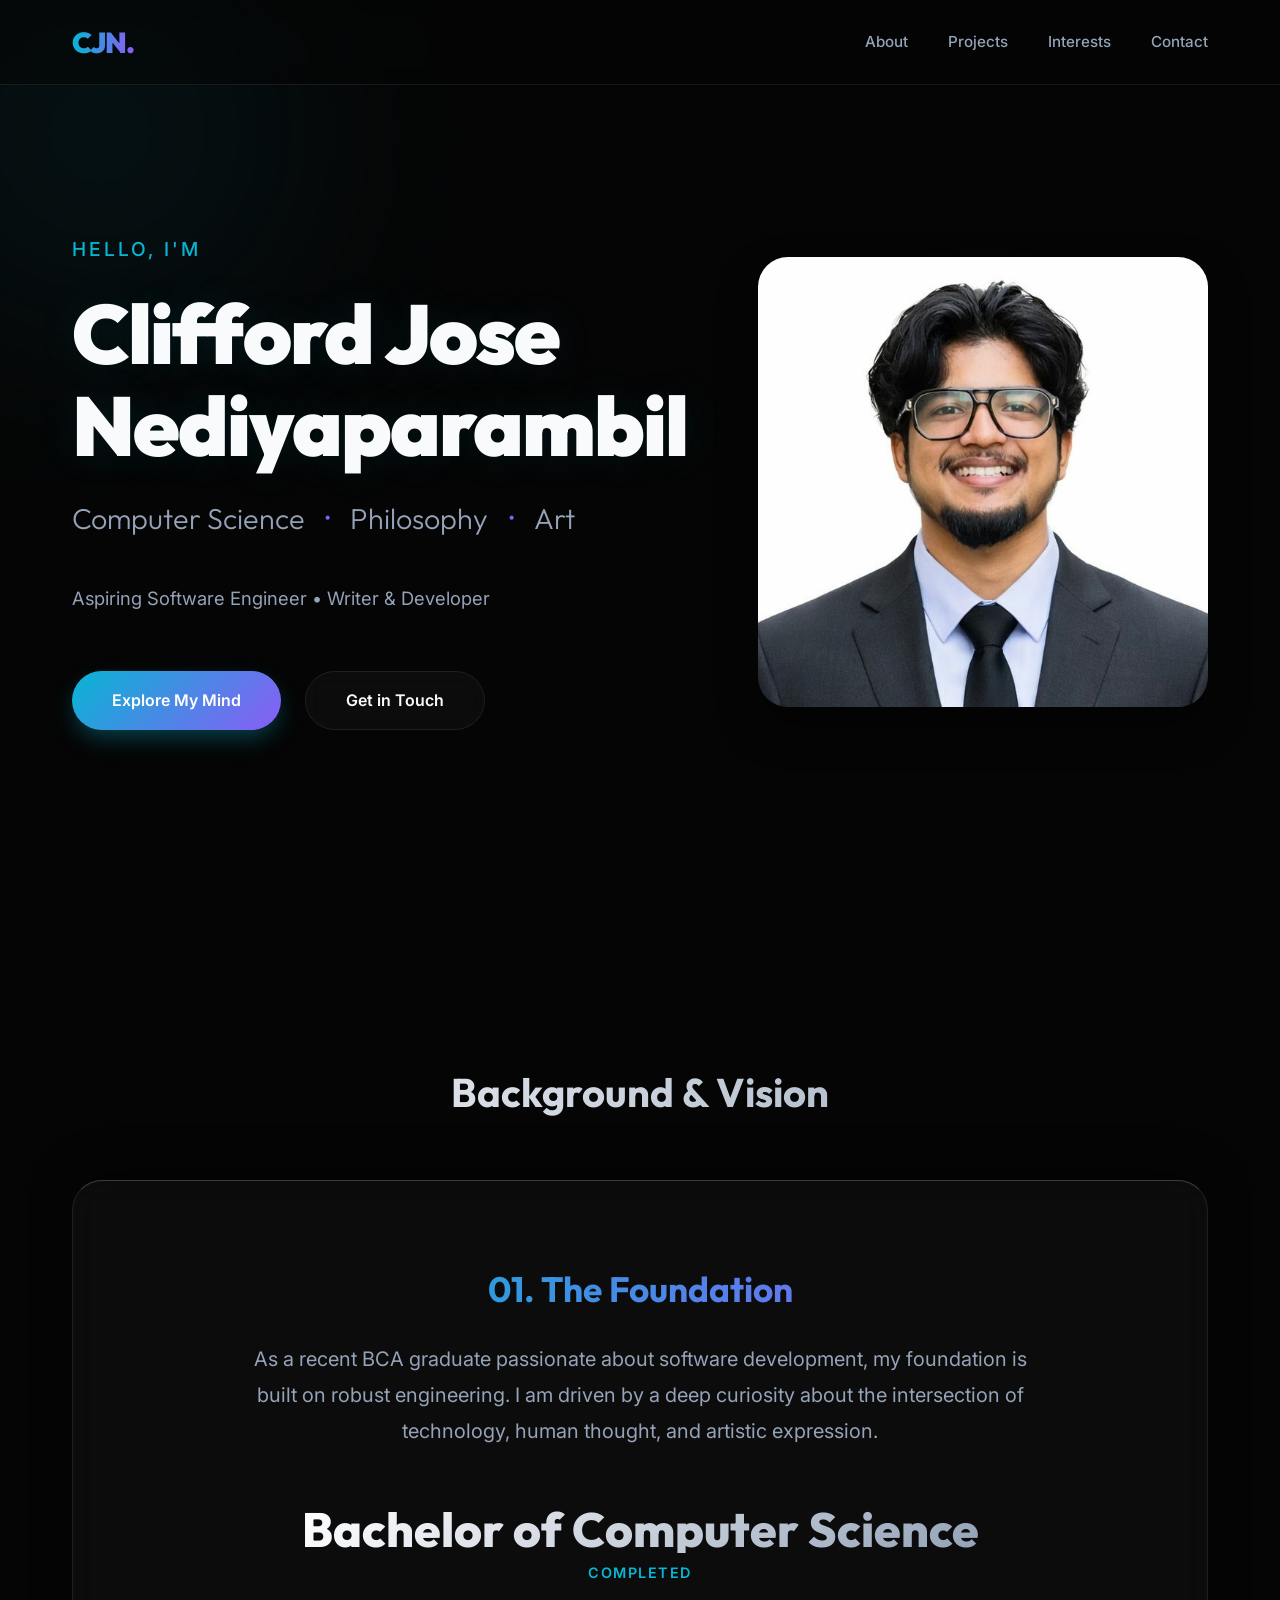
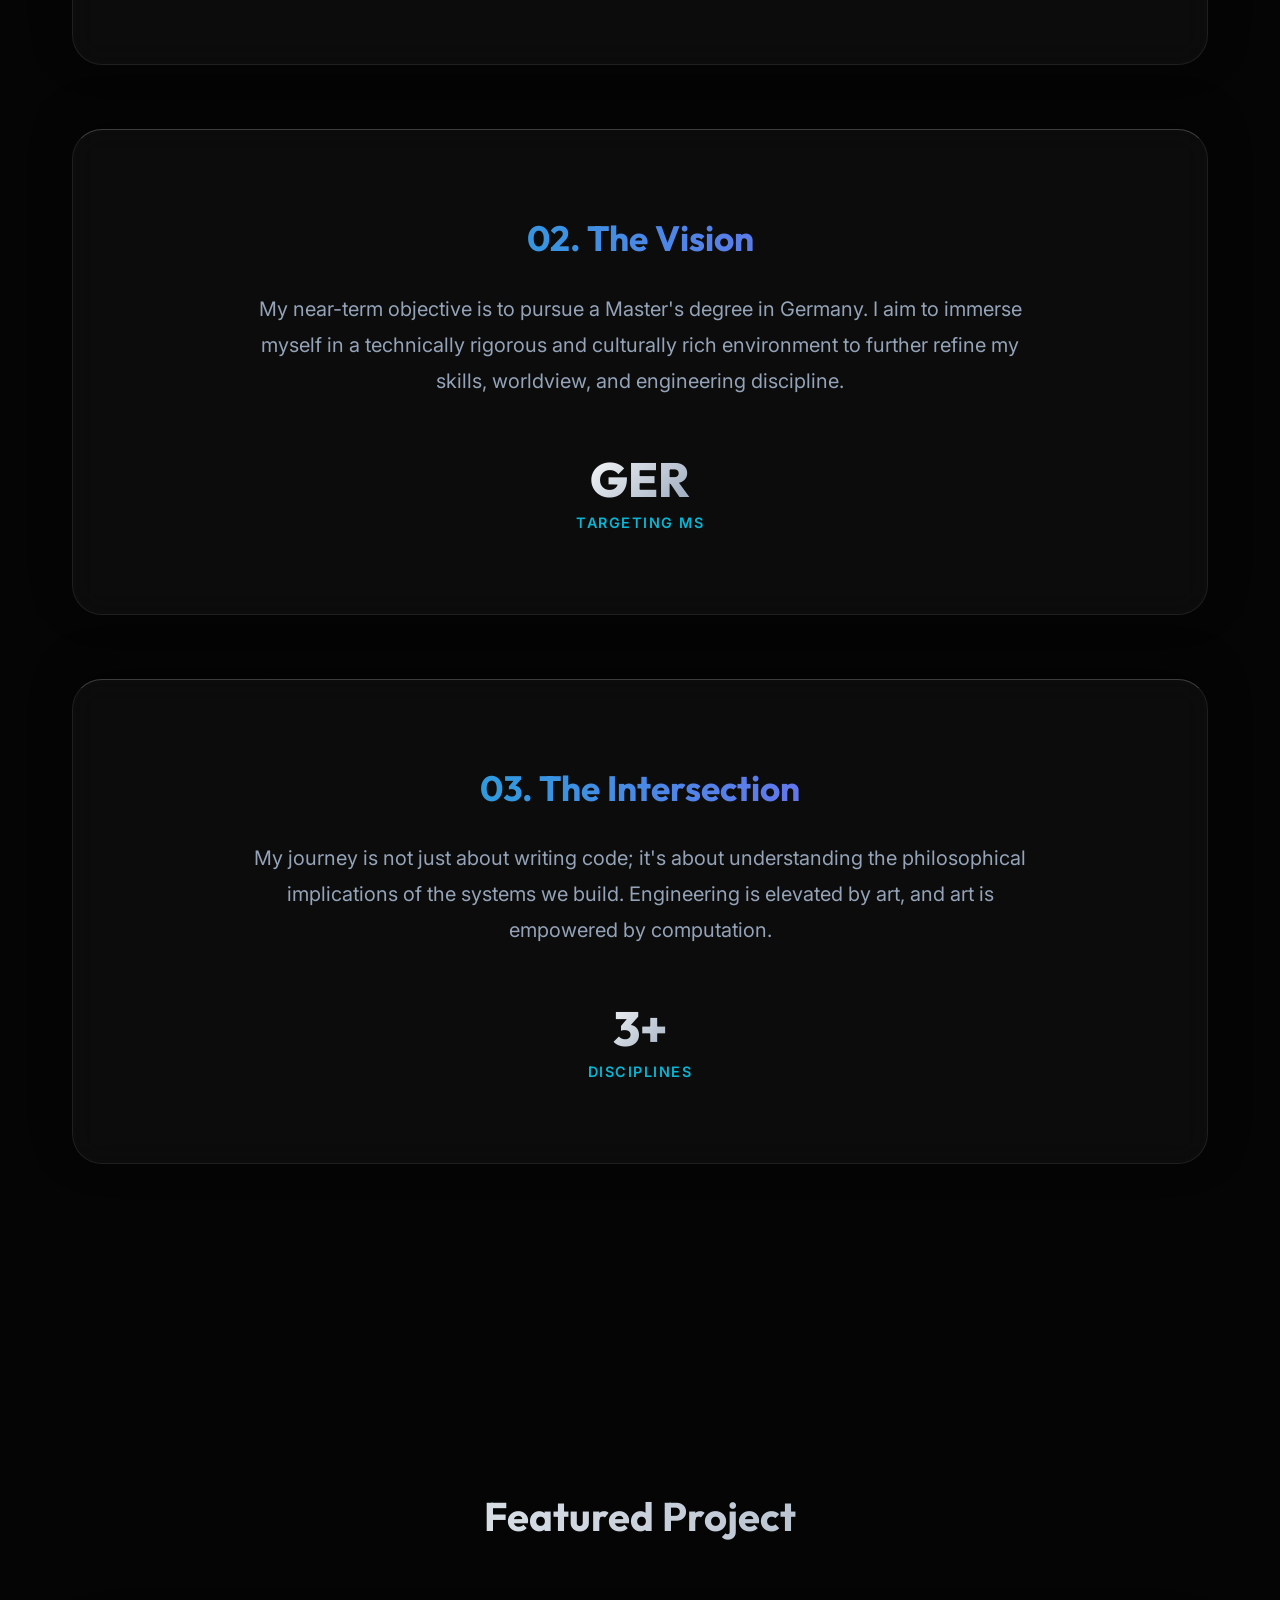
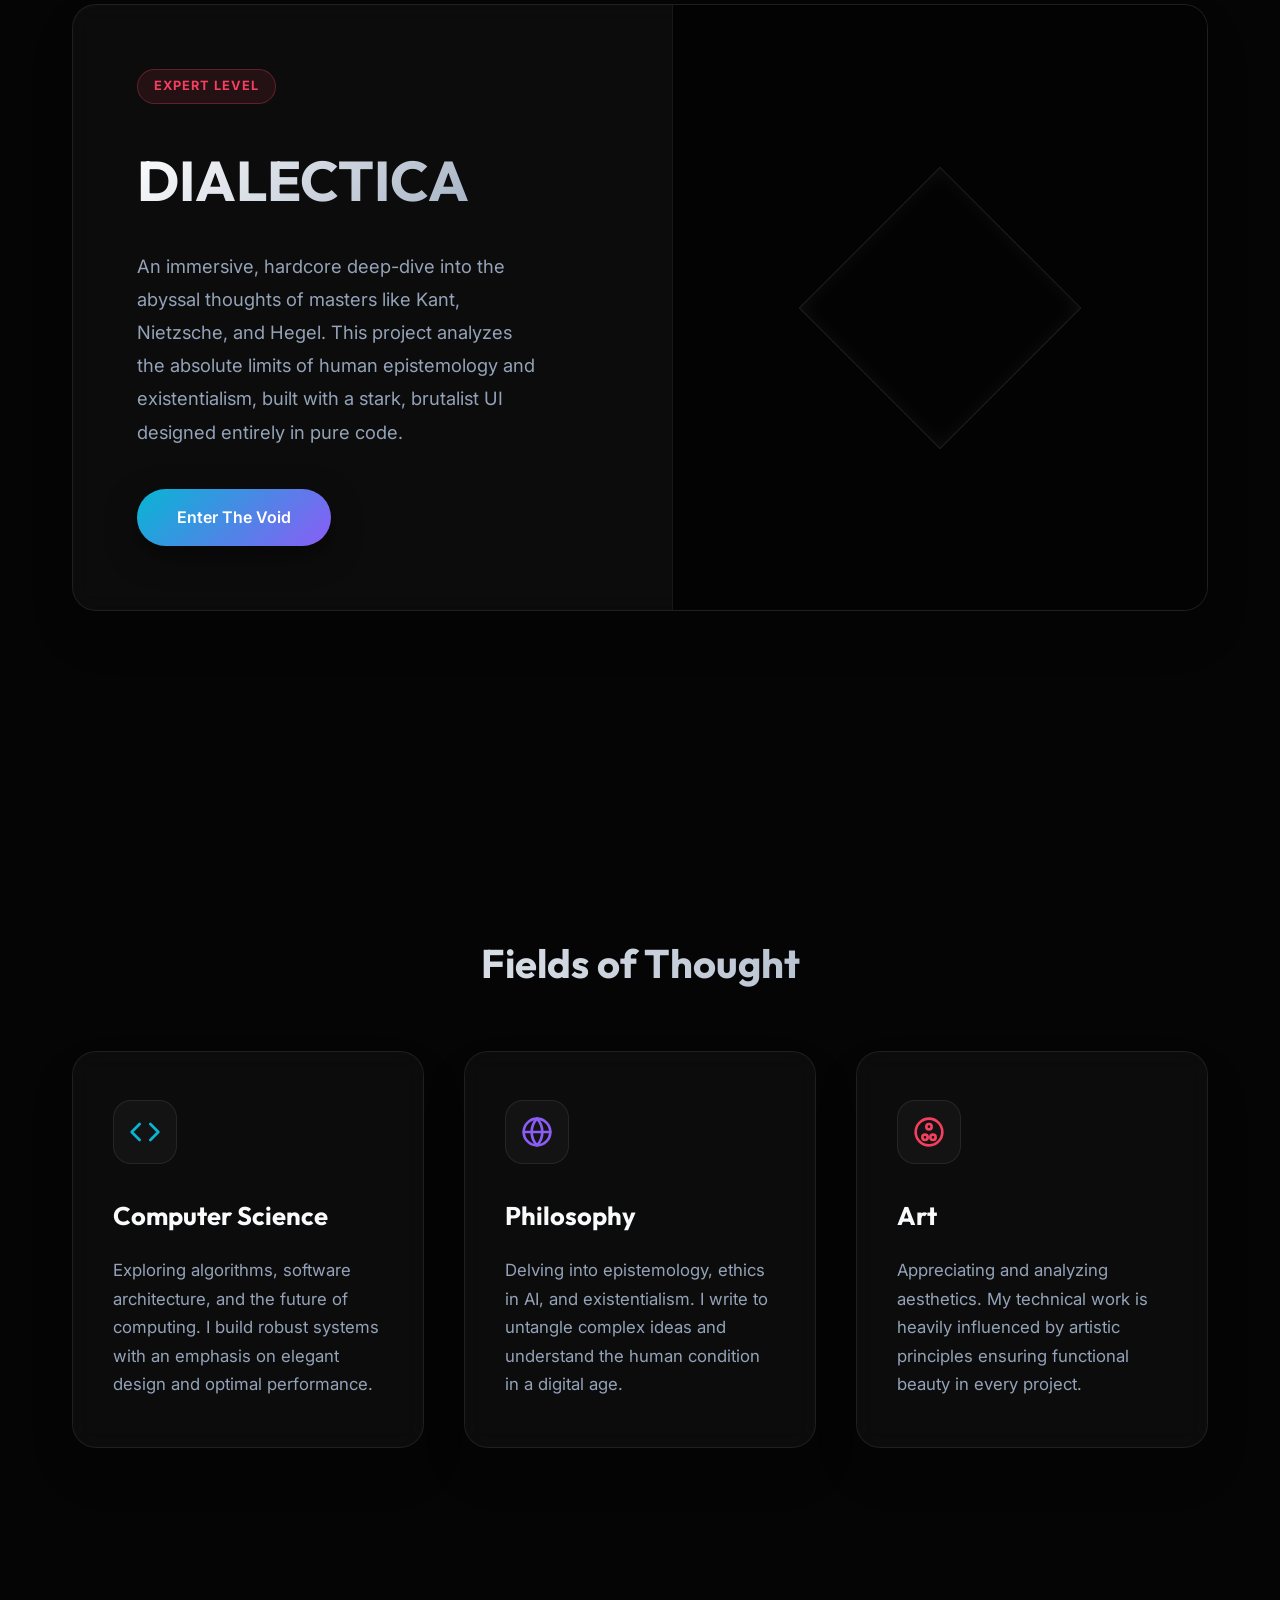
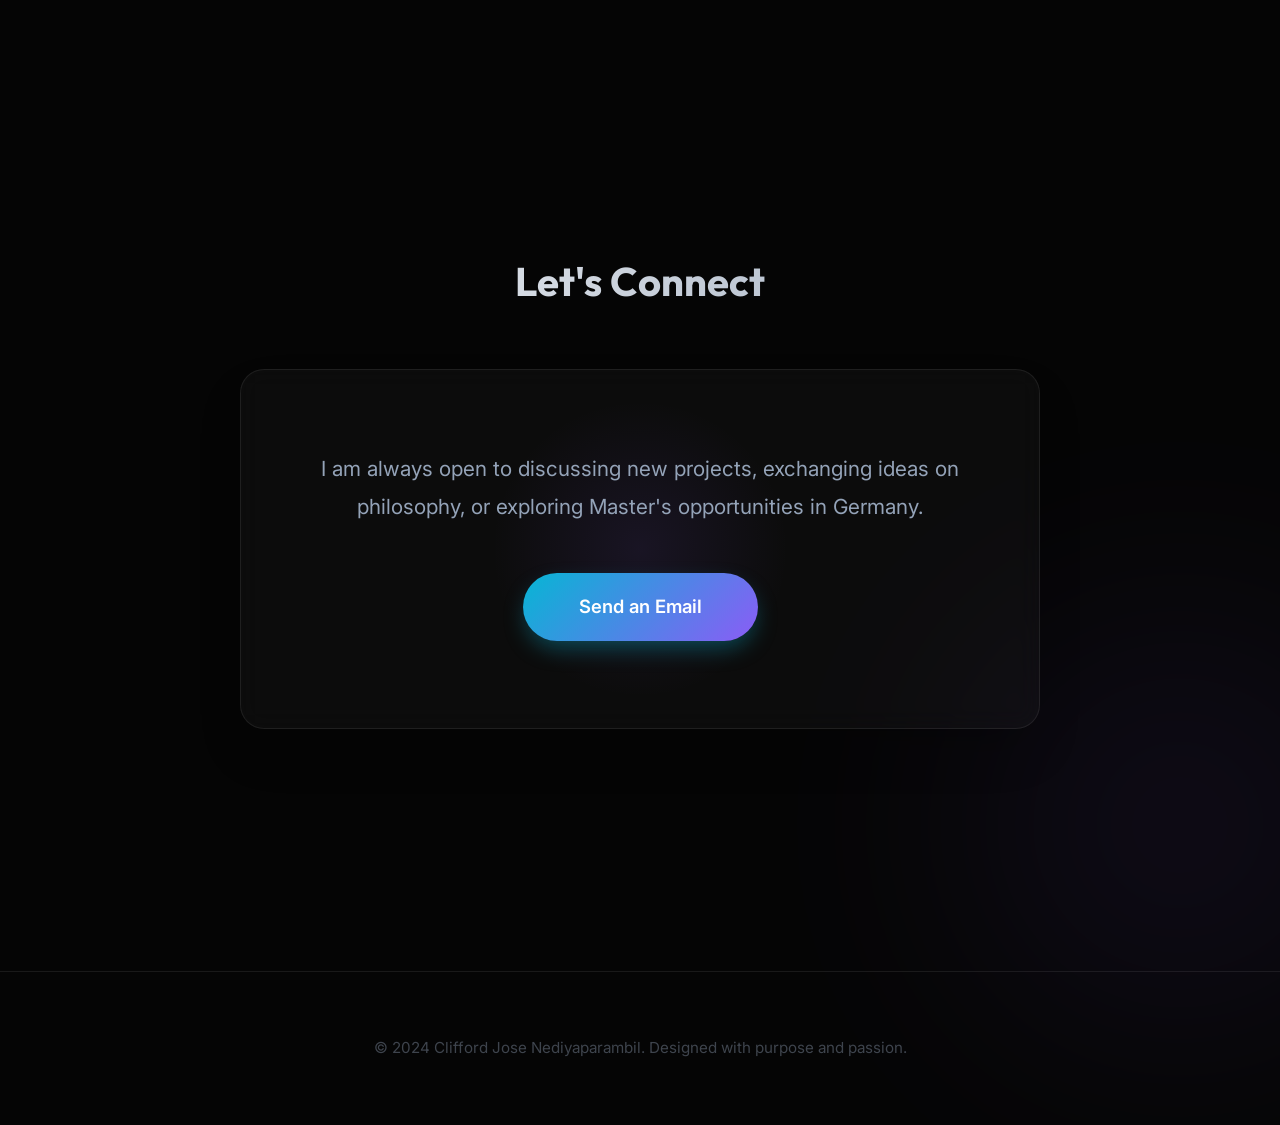
==== commit 198a9d1e: "Update index.html" ====
--- a/index.html
+++ b/index.html
@@ -37,7 +37,7 @@
                     <span class="dot">•</span>
                     <span class="role">Art</span>
                 </h2>
-                <p class="hero-desc">BCA Graduate • Aspiring Master's Student in Germany • Writer & Developer</p>
+                <p class="hero-desc"> Aspiring Software Engineer • Writer & Developer</p>
                 <div class="hero-cta">
                     <a href="#writings" class="btn btn-primary">Explore My Mind</a>
                     <a href="#contact" class="btn btn-secondary">Get in Touch</a>
@@ -57,7 +57,7 @@
                         <h3>01. The Foundation</h3>
                         <p>As a recent BCA graduate passionate about software development, my foundation is built on robust engineering. I am driven by a deep curiosity about the intersection of technology, human thought, and artistic expression.</p>
                         <div class="stat">
-                            <span class="stat-val">BCA</span>
+                            <span class="stat-val">Bachelor of Computer Science</span>
                             <span class="stat-lbl">Completed</span>
                         </div>
                     </div>
--- a/styles.css
+++ b/styles.css
@@ -688,10 +688,23 @@
     .btn {
         width: 100%;
     }
+    .proj-info {
+        padding: 2rem 1.5rem;
+    }
+    .proj-info h3 {
+        font-size: 2.2rem;
+    }
+    .proj-info p {
+        font-size: 1rem;
+        margin-bottom: 2rem;
+    }
+    .proj-badge {
+        font-size: 0.7rem;
+        margin-bottom: 1.5rem;
+    }
 }
 
 @media (max-width: 500px) {
     .slide-content h3 { font-size: 1.5rem; }
     .slide-content p { font-size: 1.1rem; }
 }
-
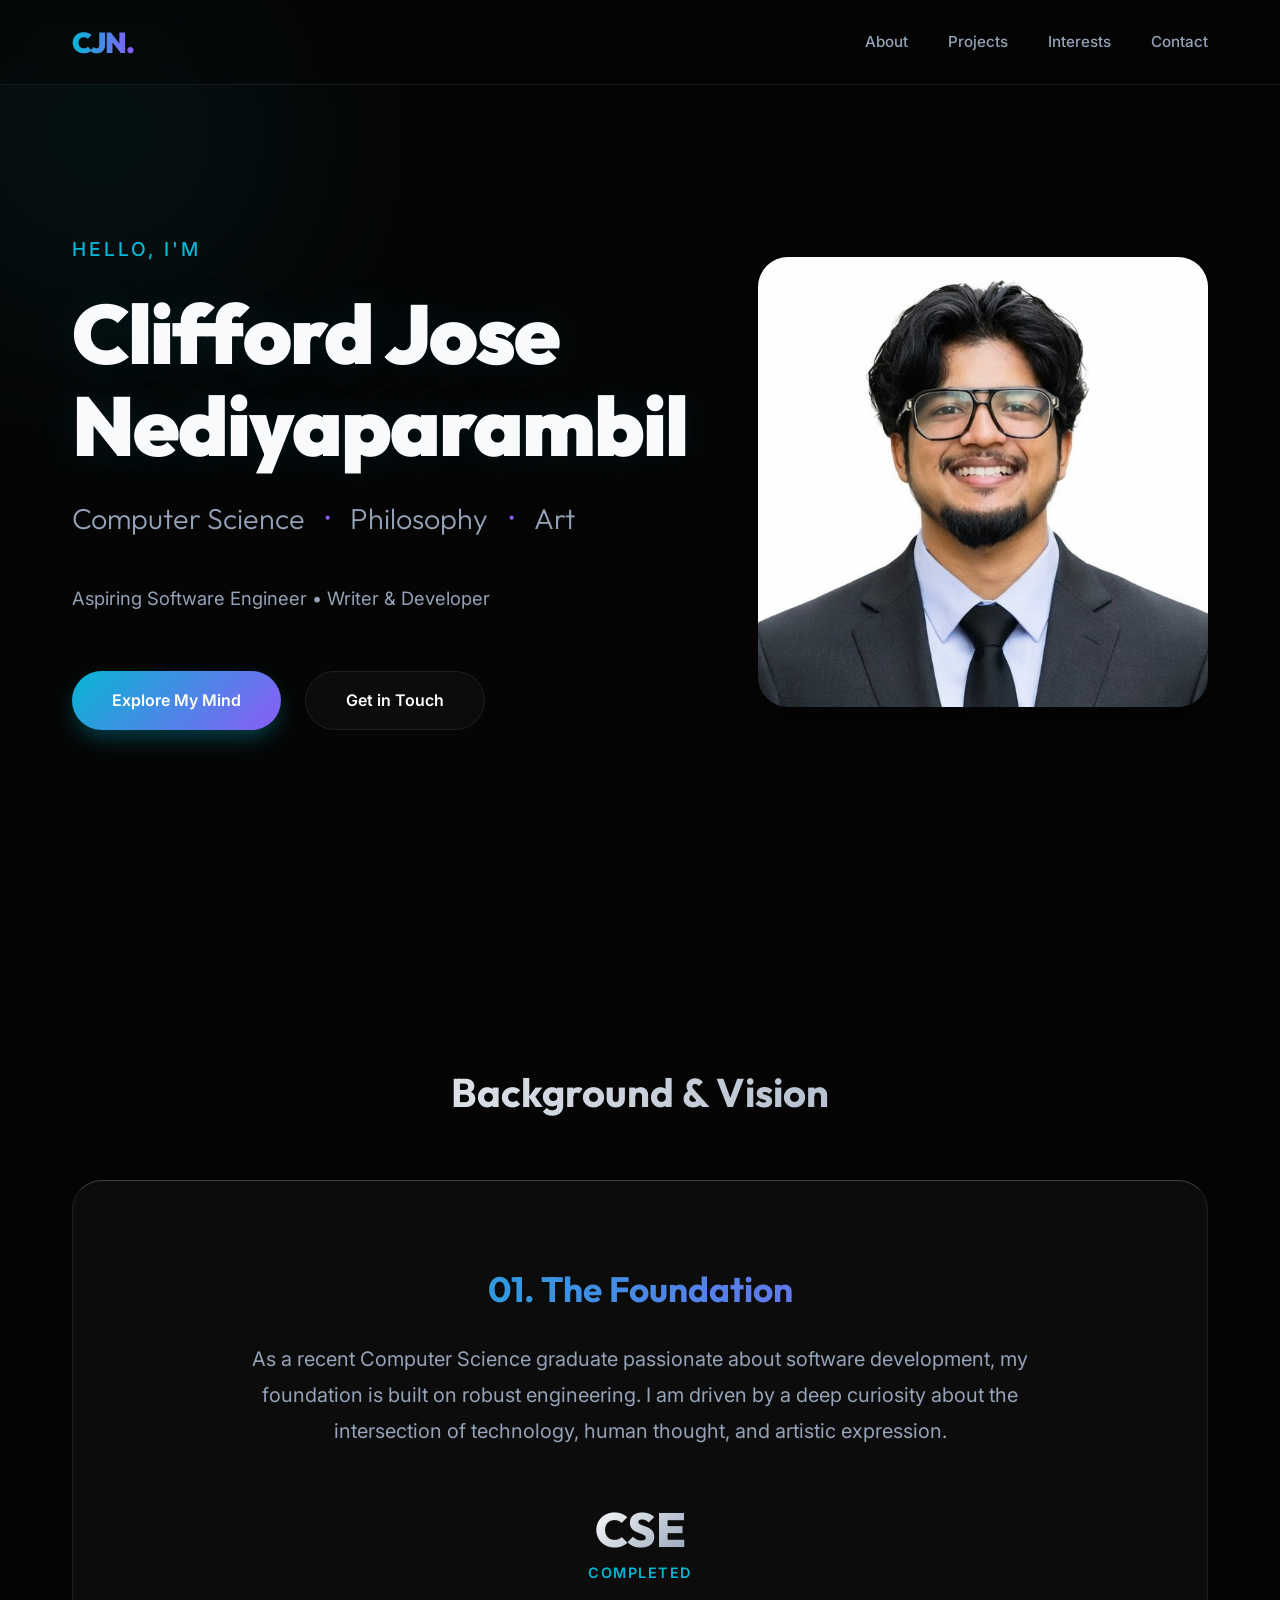
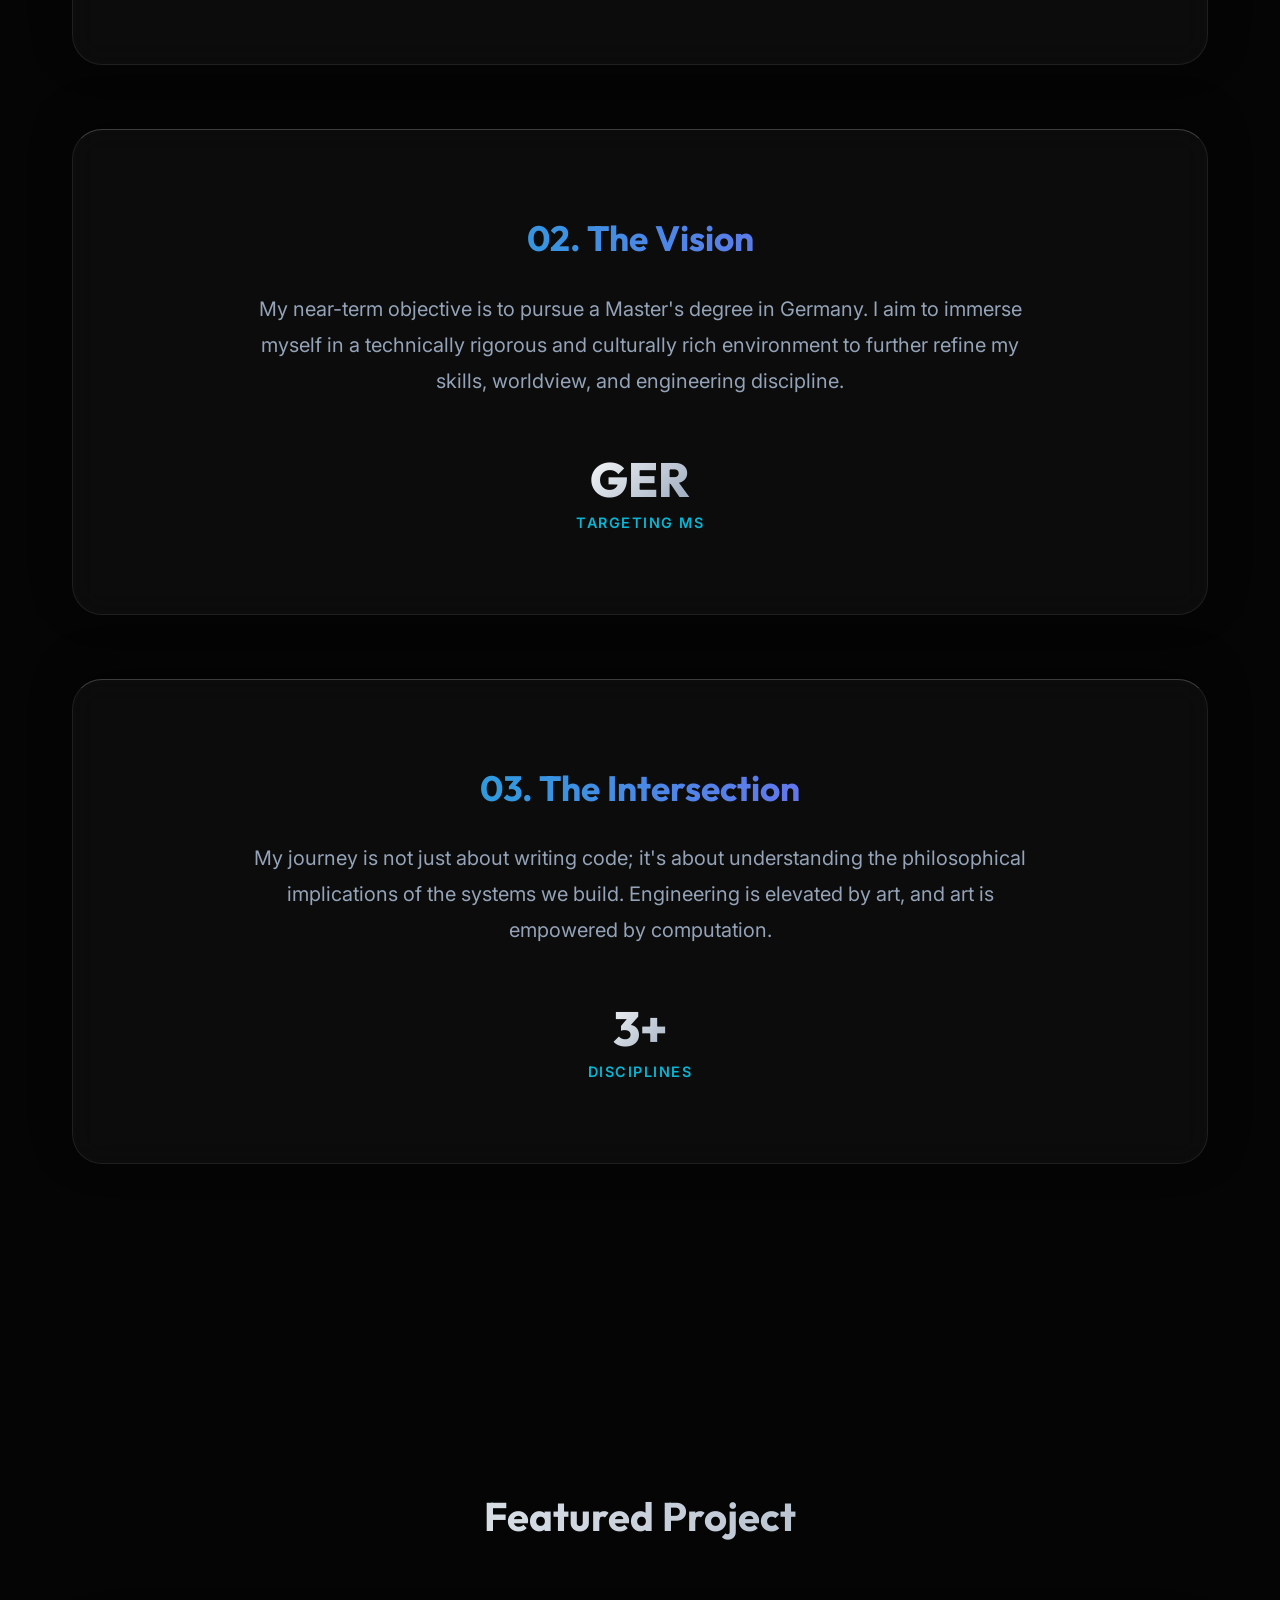
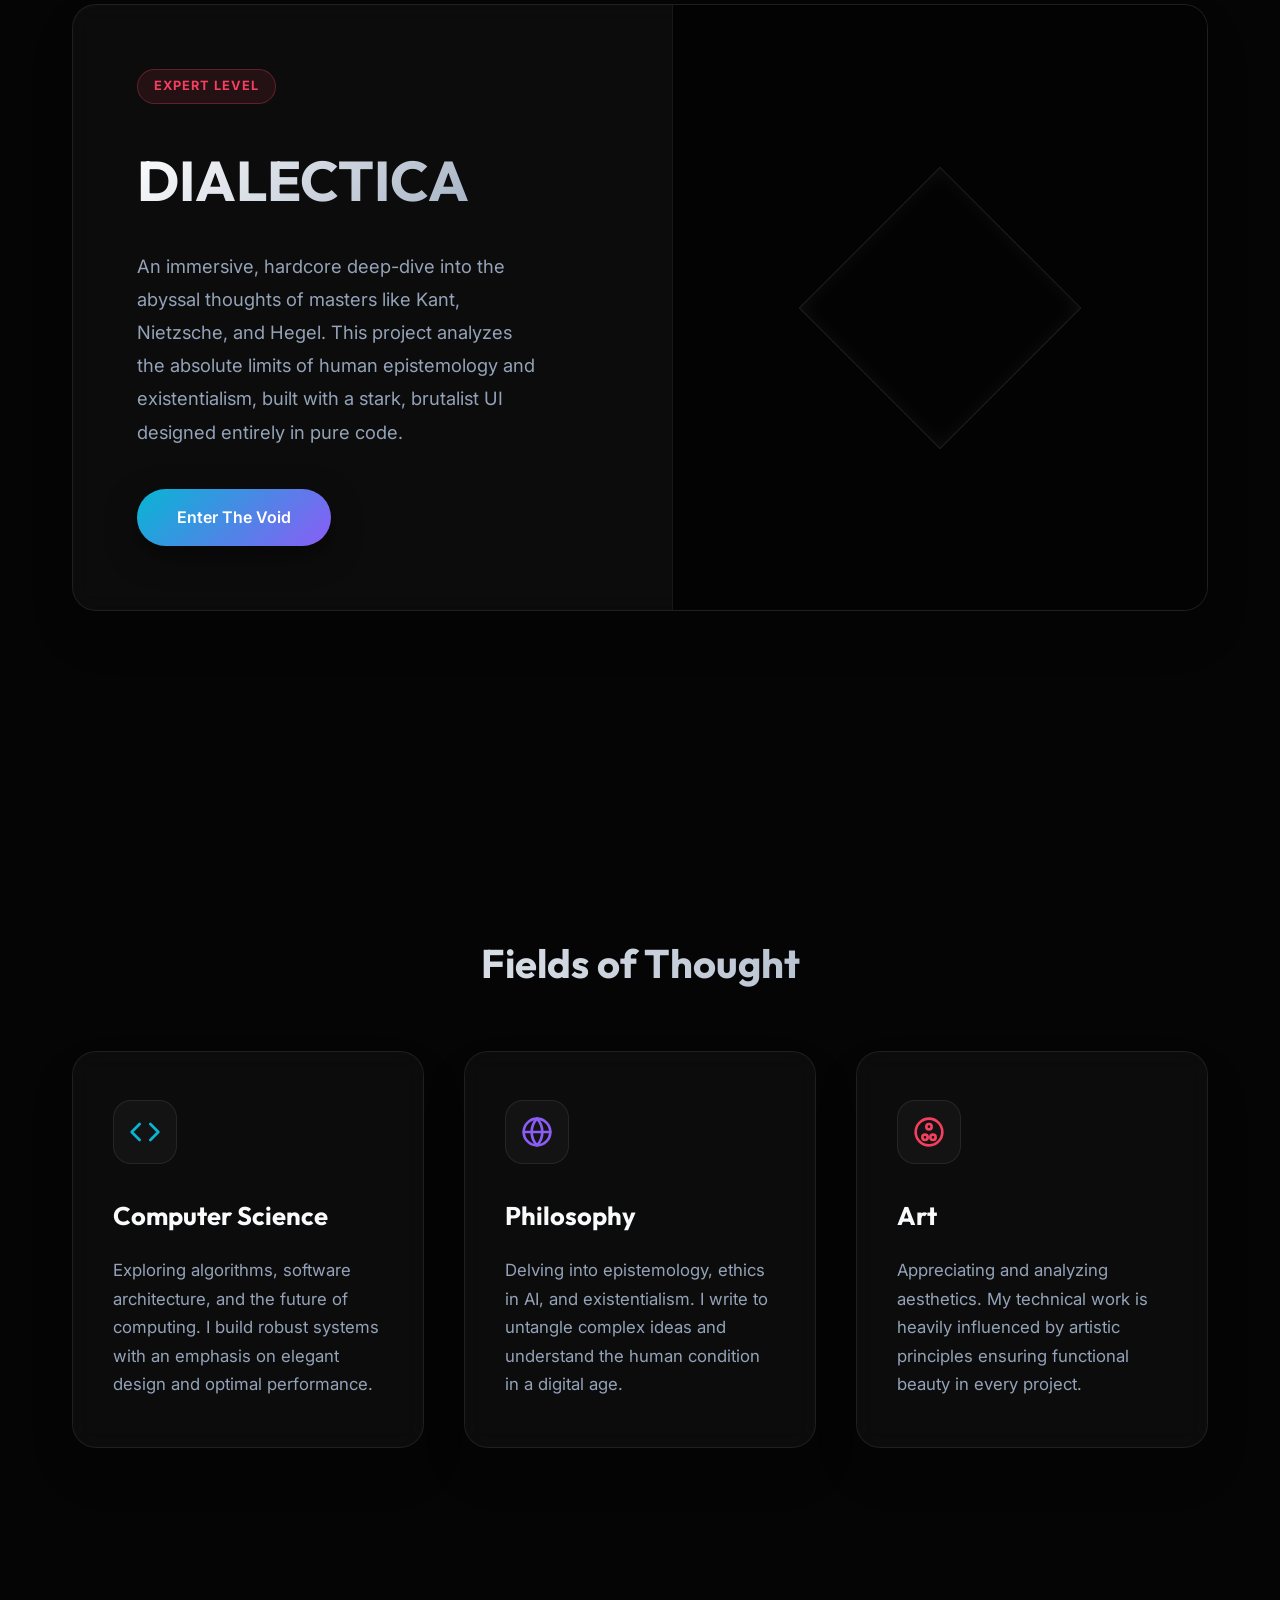
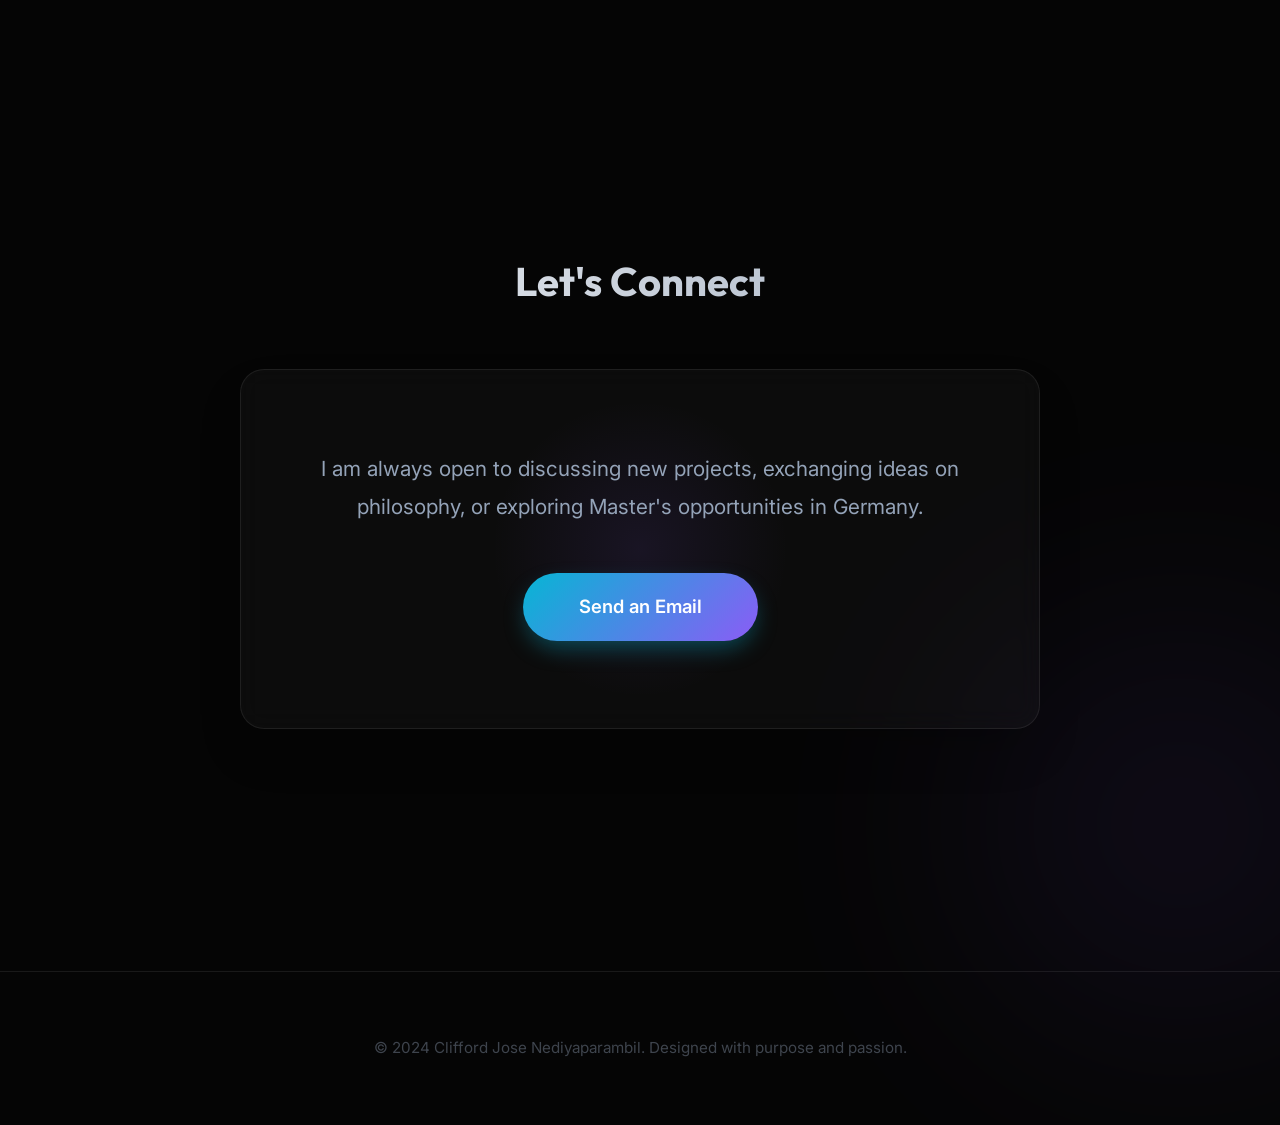
==== commit 2c1d45c9: "Update index.html" ====
--- a/index.html
+++ b/index.html
@@ -55,9 +55,9 @@
                 <div class="glass-card stack-card card-1">
                     <div class="slide-content">
                         <h3>01. The Foundation</h3>
-                        <p>As a recent BCA graduate passionate about software development, my foundation is built on robust engineering. I am driven by a deep curiosity about the intersection of technology, human thought, and artistic expression.</p>
+                        <p>As a recent Computer Science graduate passionate about software development, my foundation is built on robust engineering. I am driven by a deep curiosity about the intersection of technology, human thought, and artistic expression.</p>
                         <div class="stat">
-                            <span class="stat-val">Bachelor of Computer Science</span>
+                            <span class="stat-val">CSE</span>
                             <span class="stat-lbl">Completed</span>
                         </div>
                     </div>
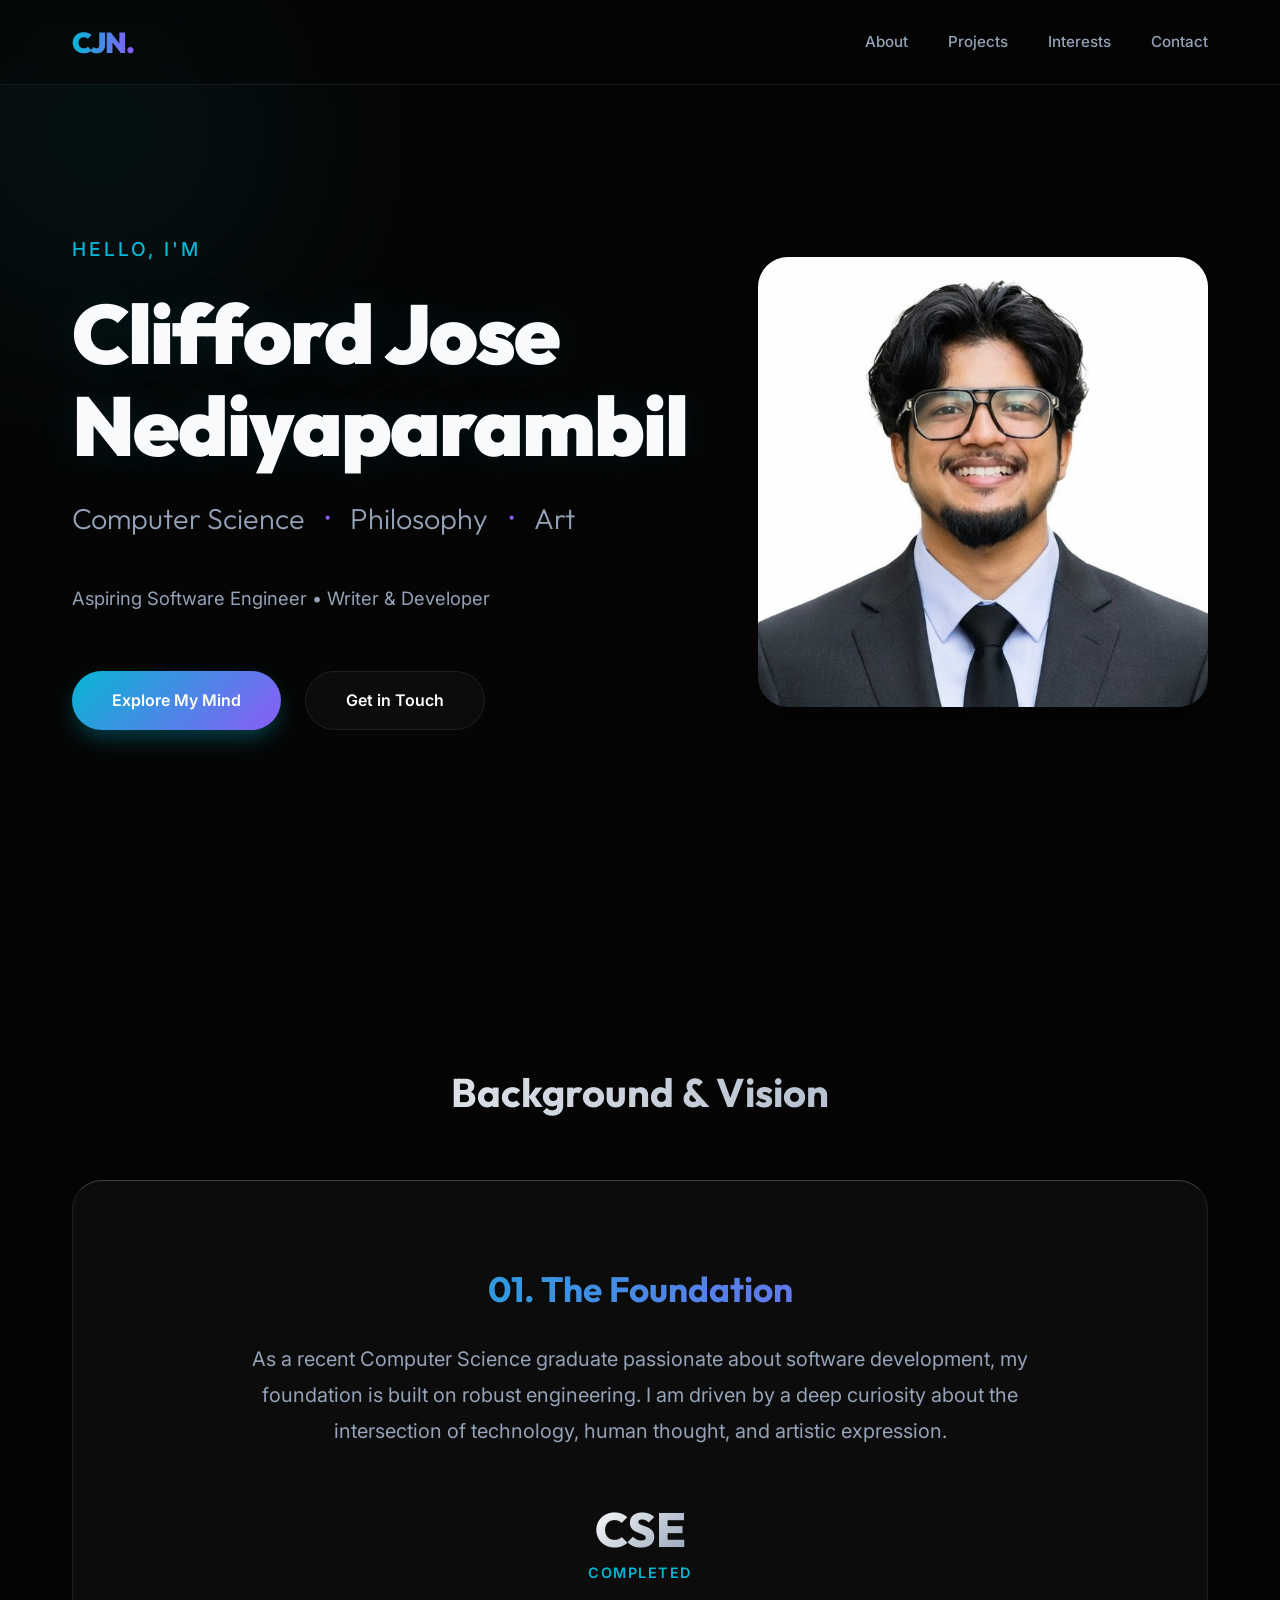
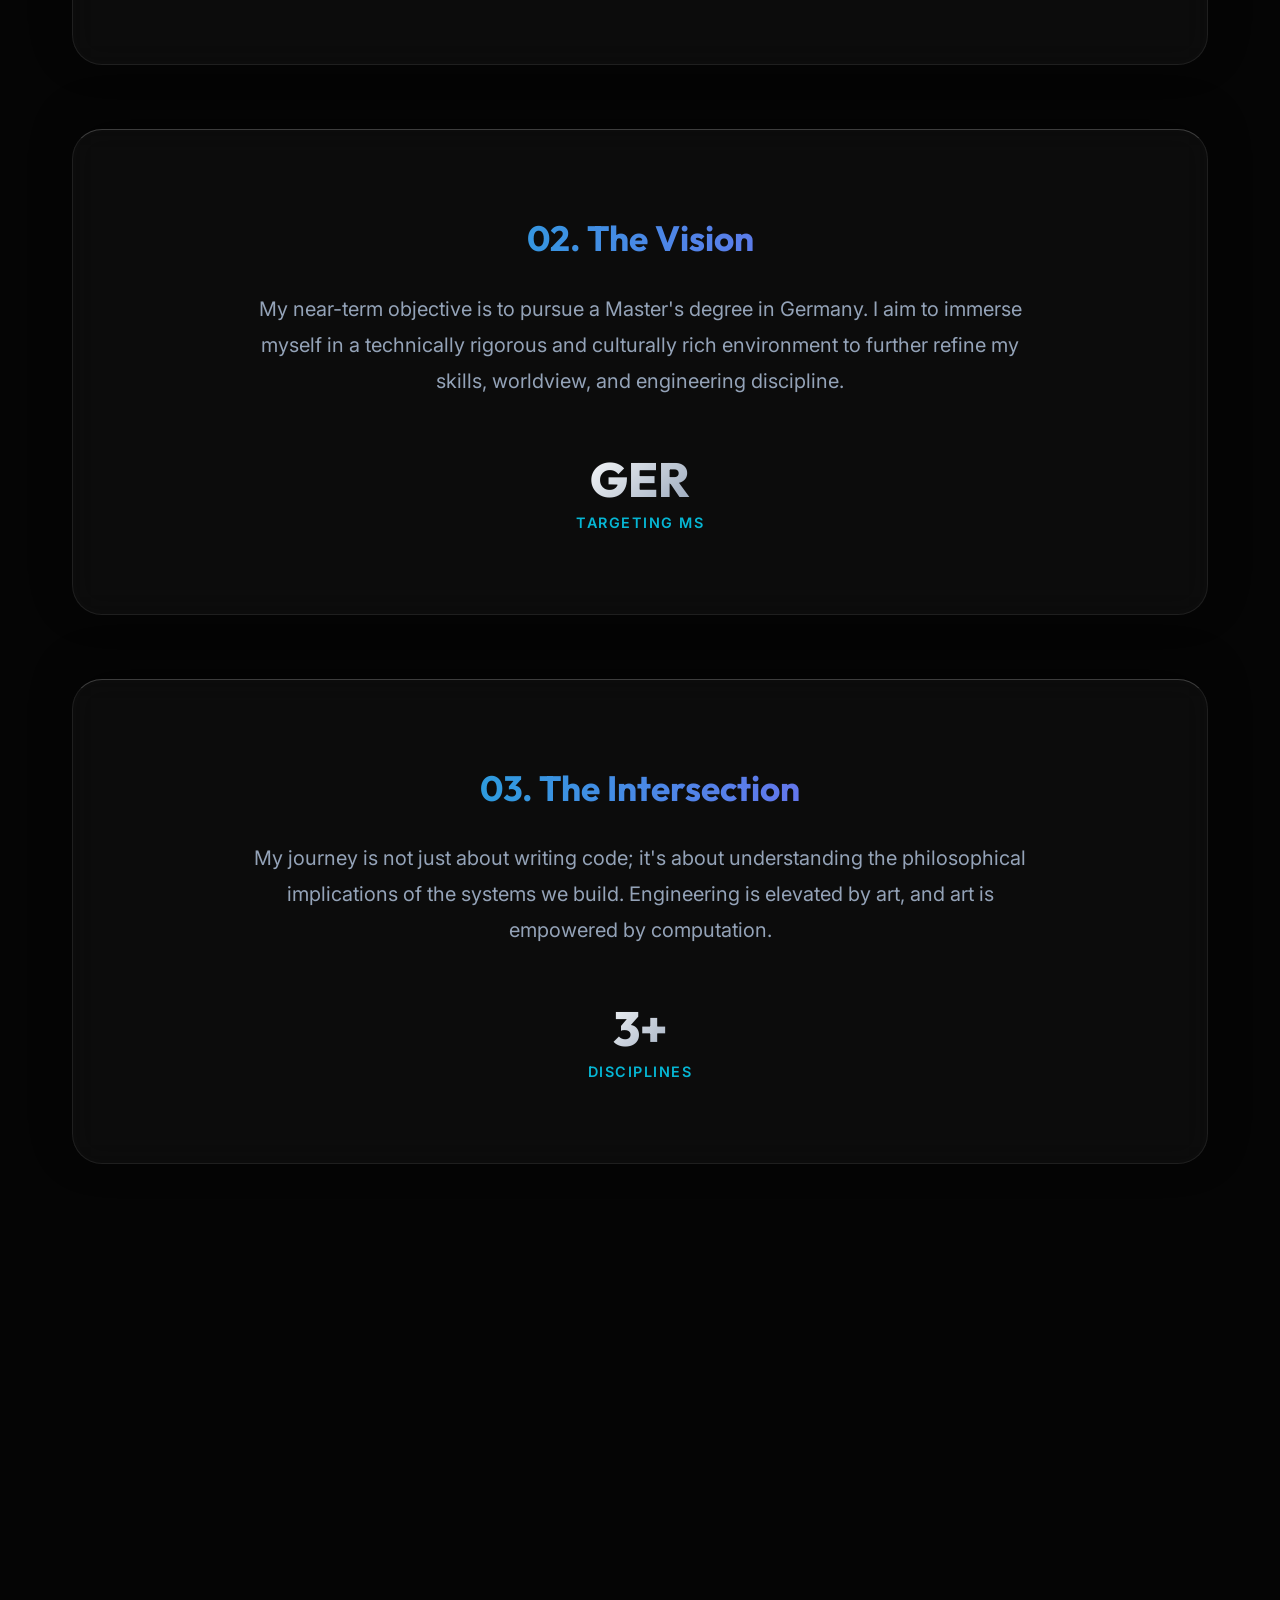
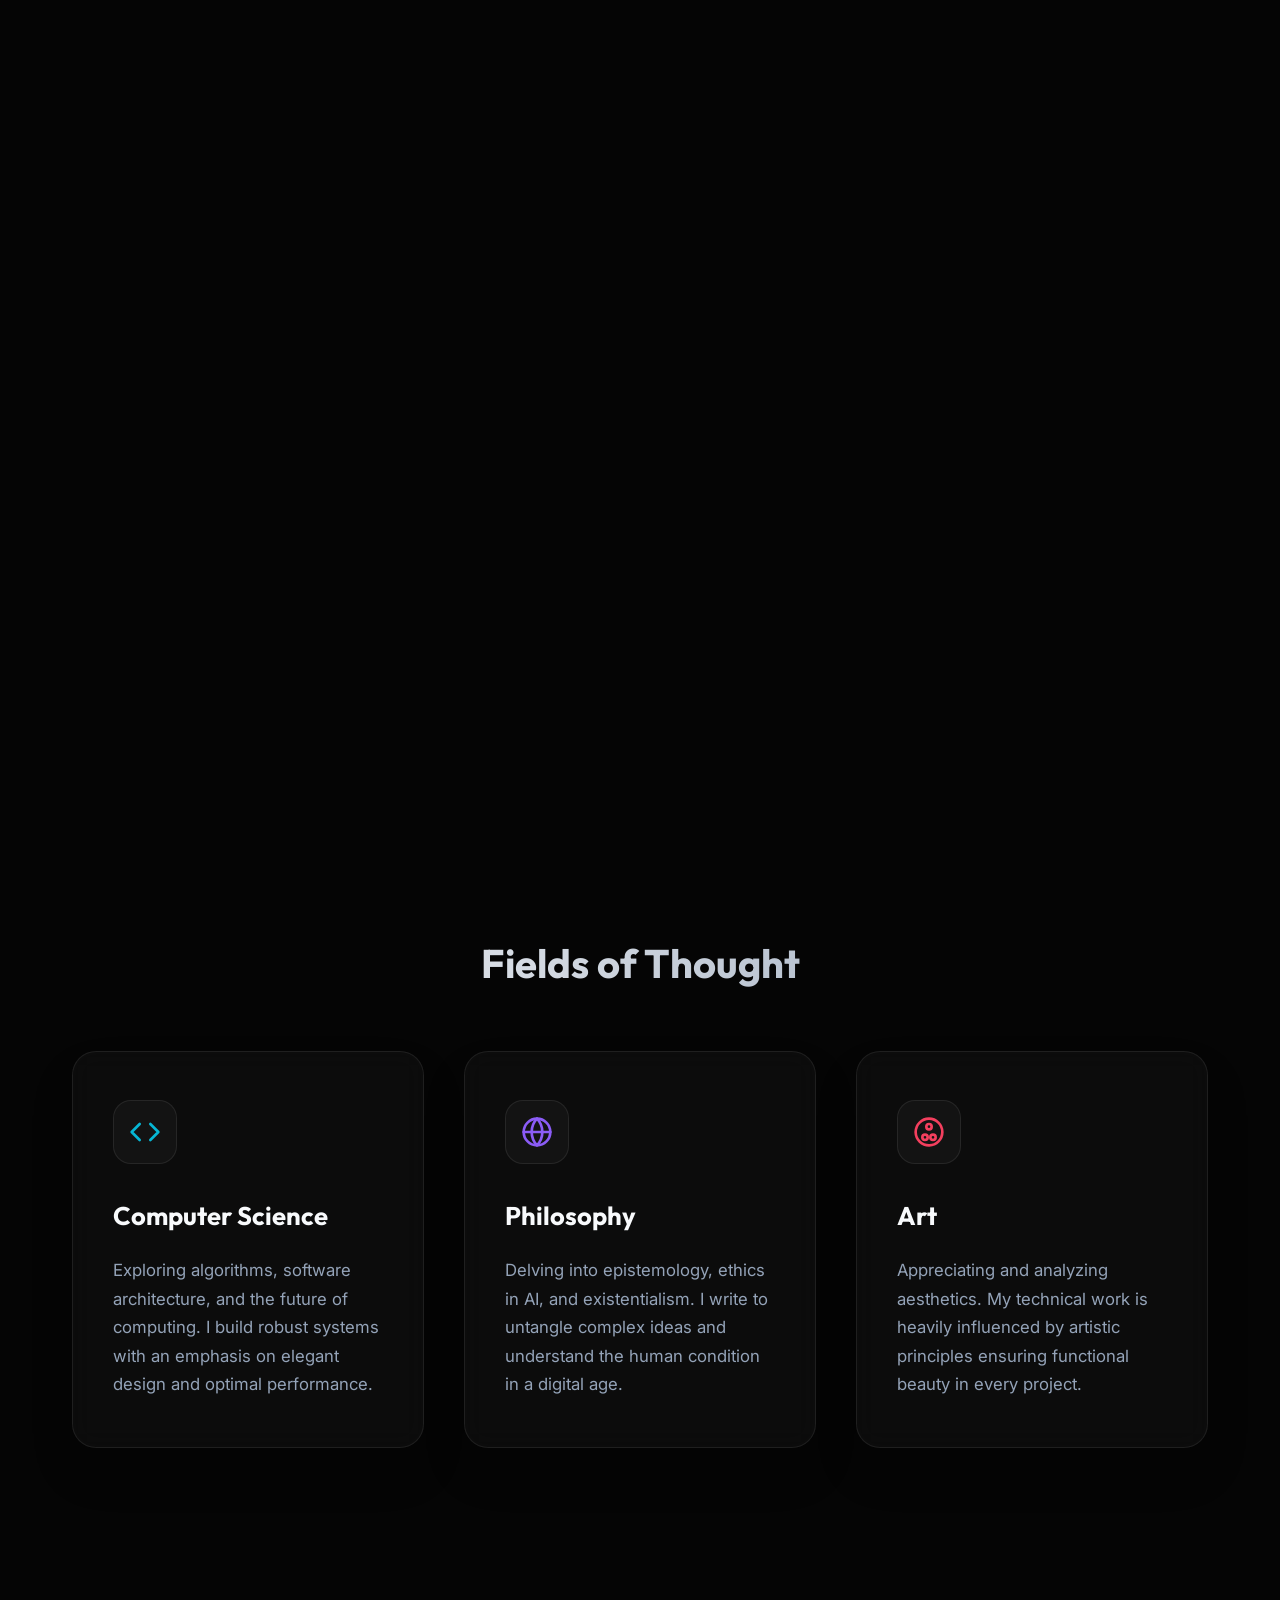
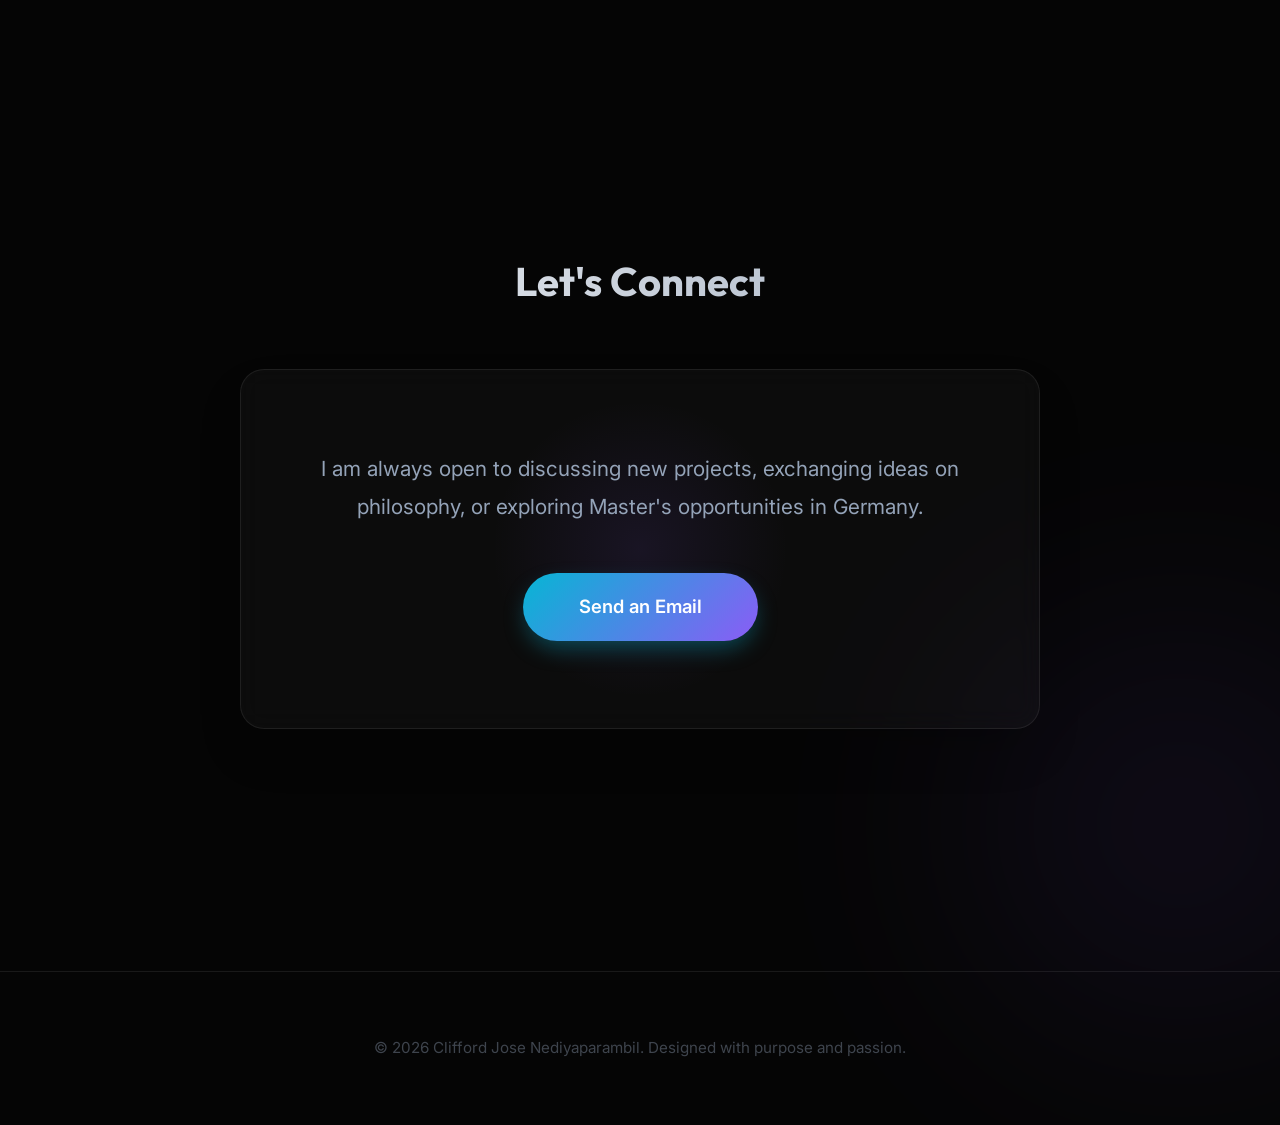
==== commit 8755182a: "Update index.html" ====
--- a/index.html
+++ b/index.html
@@ -140,7 +140,7 @@
     </main>
 
     <footer>
-        <p>&copy; 2024 Clifford Jose Nediyaparambil. Designed with purpose and passion.</p>
+        <p>&copy; 2026 Clifford Jose Nediyaparambil. Designed with purpose and passion.</p>
     </footer>
 
     <script src="script.js"></script>
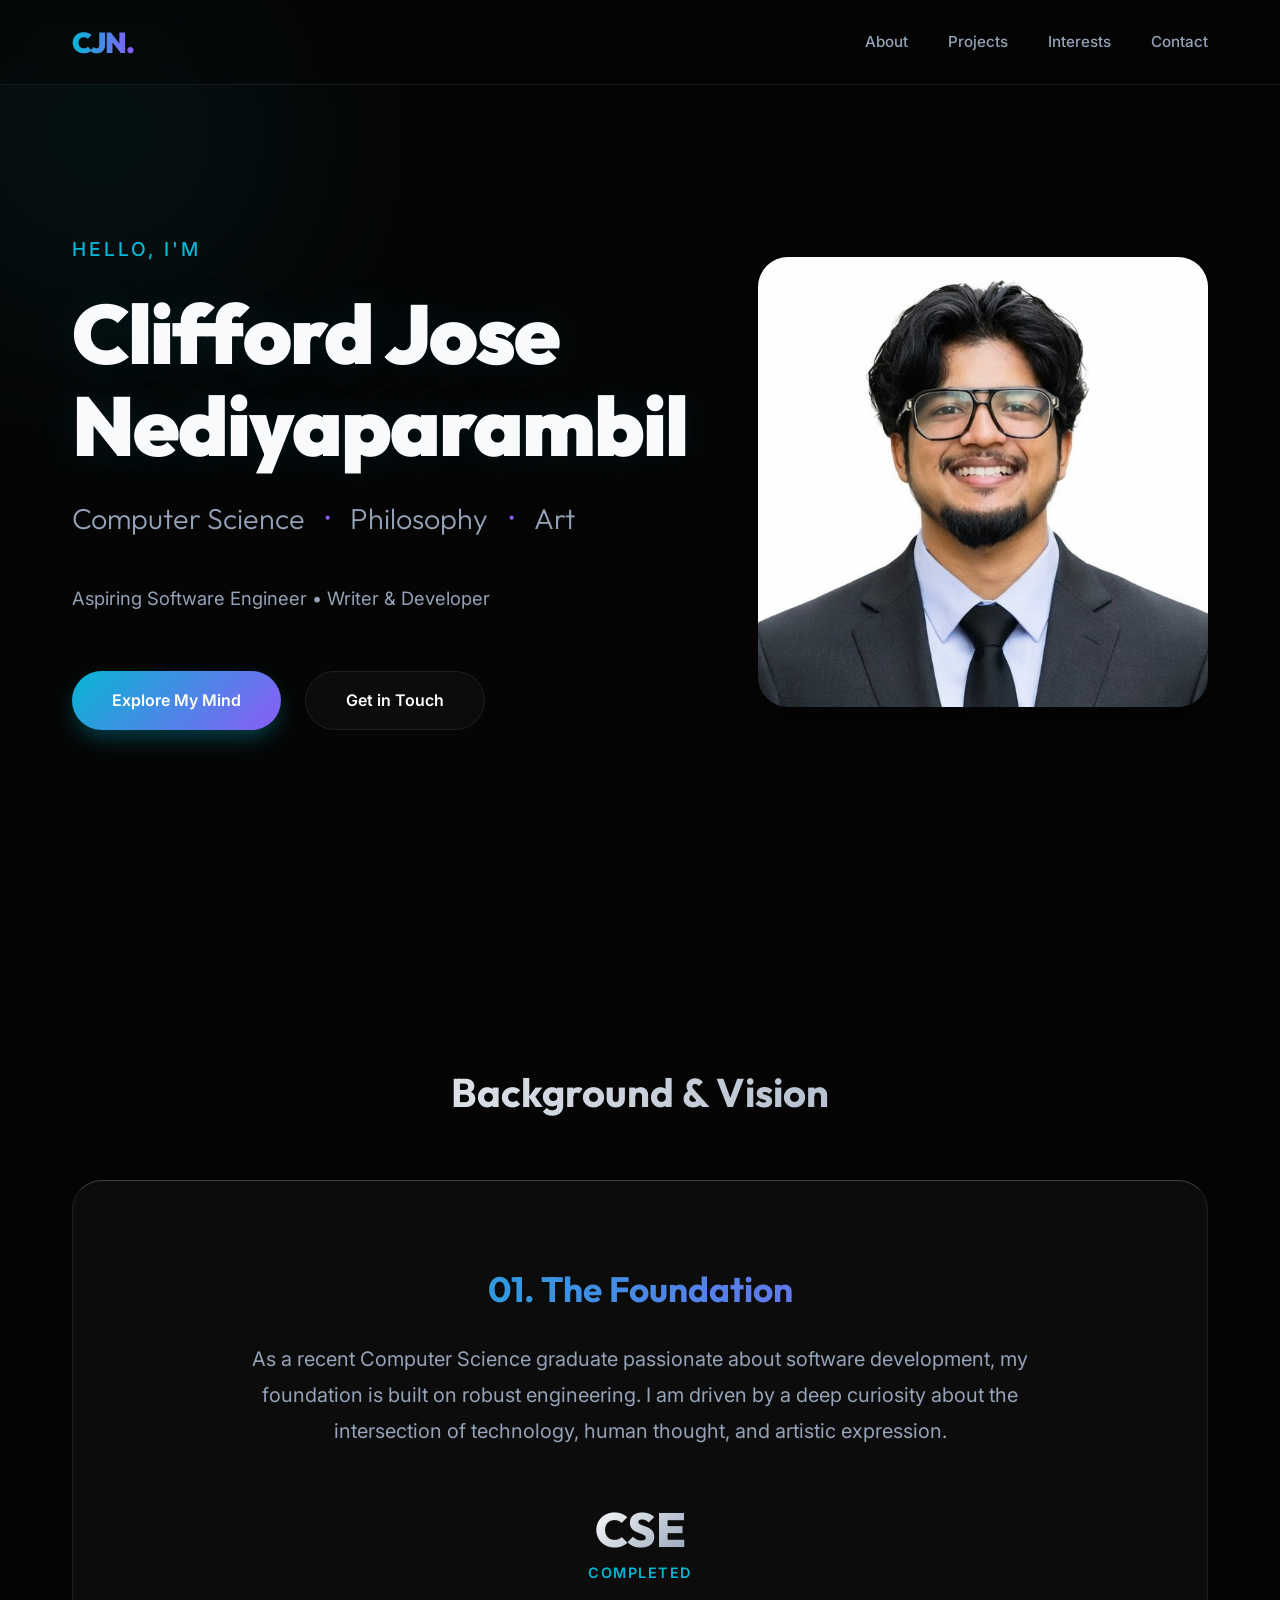
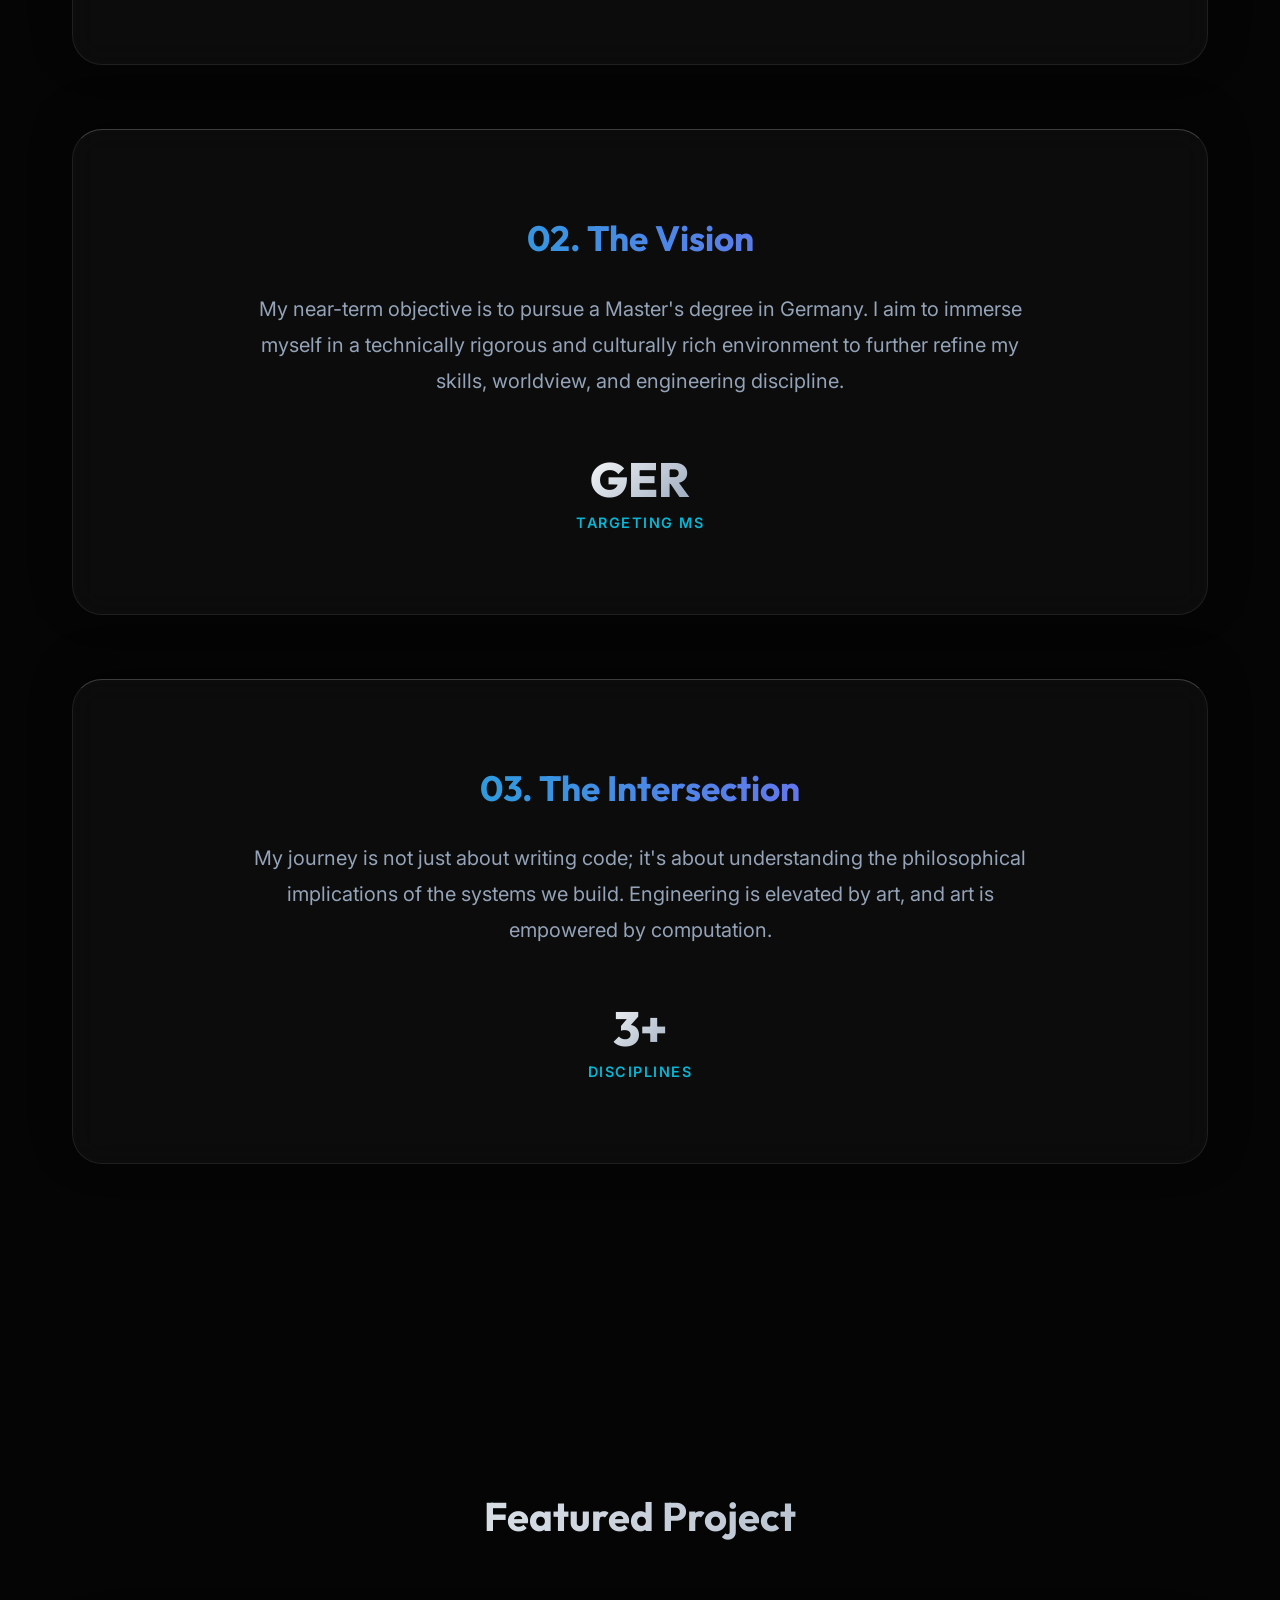
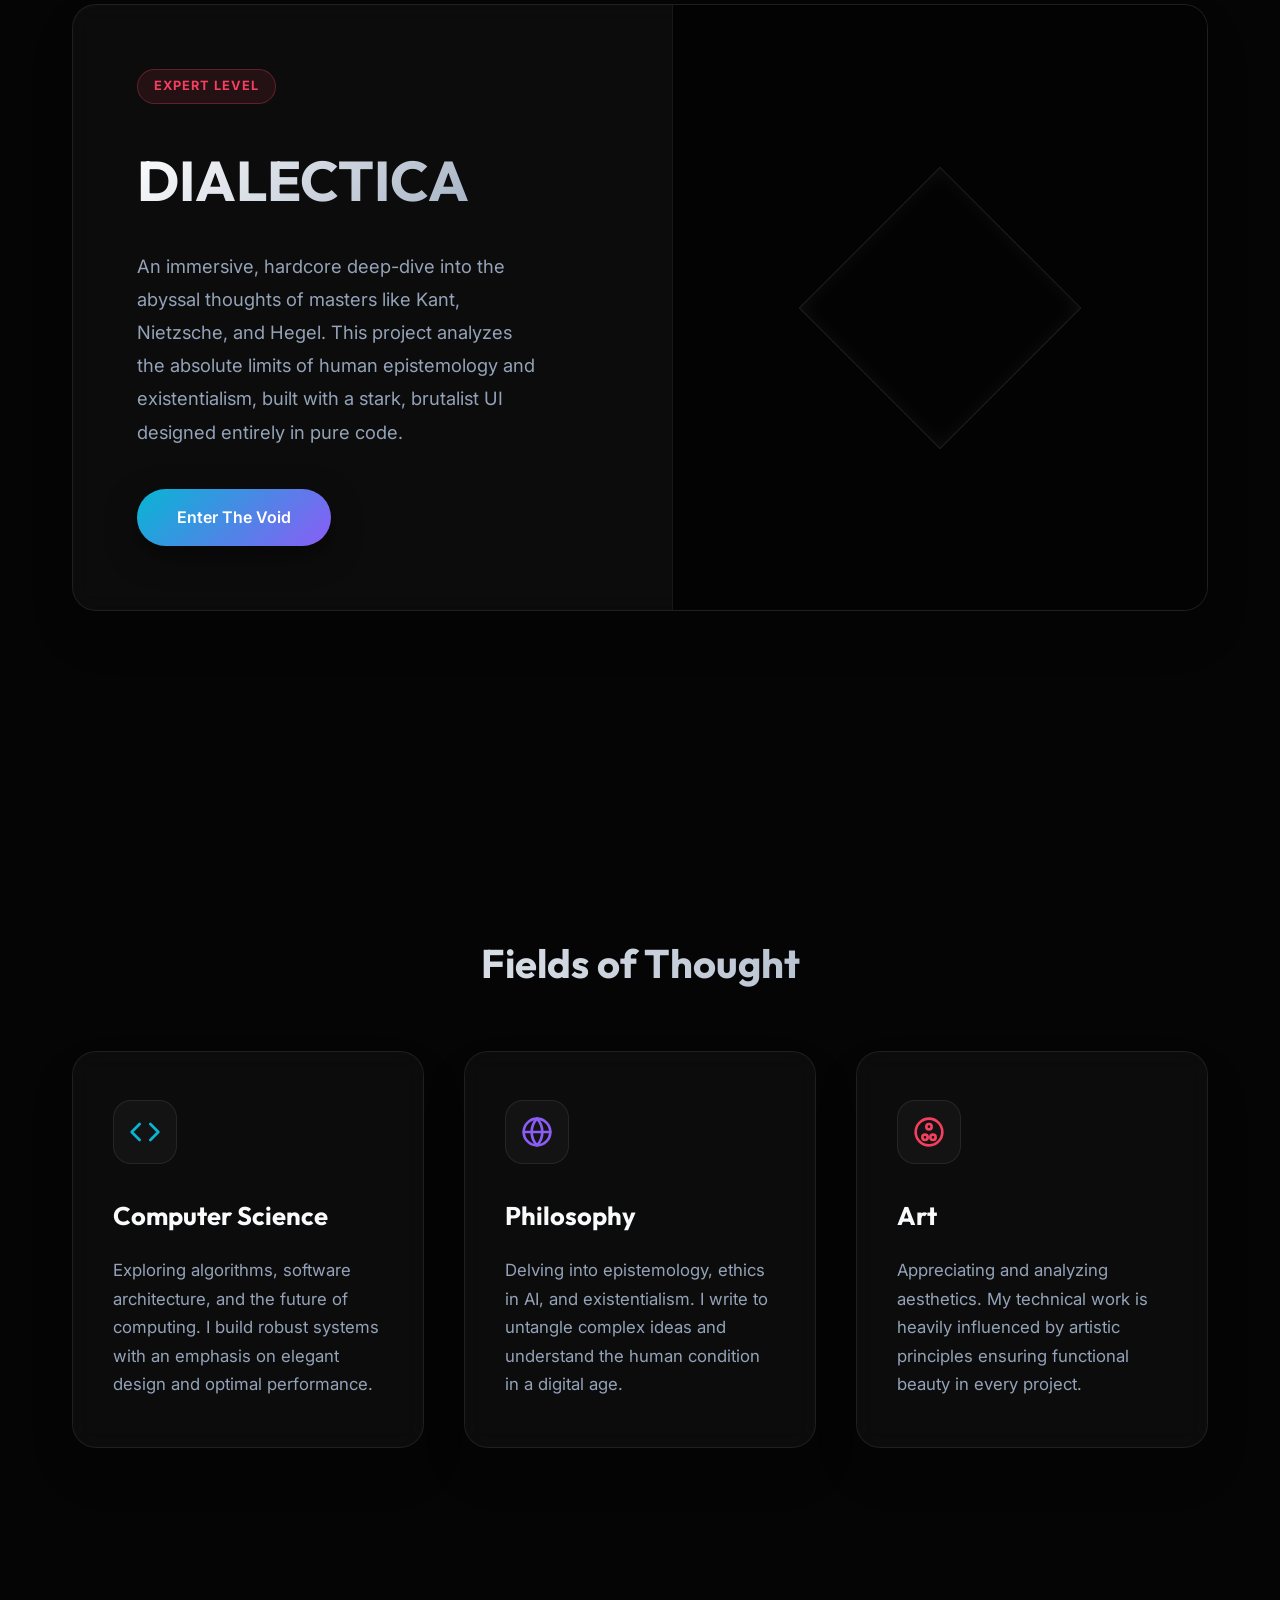
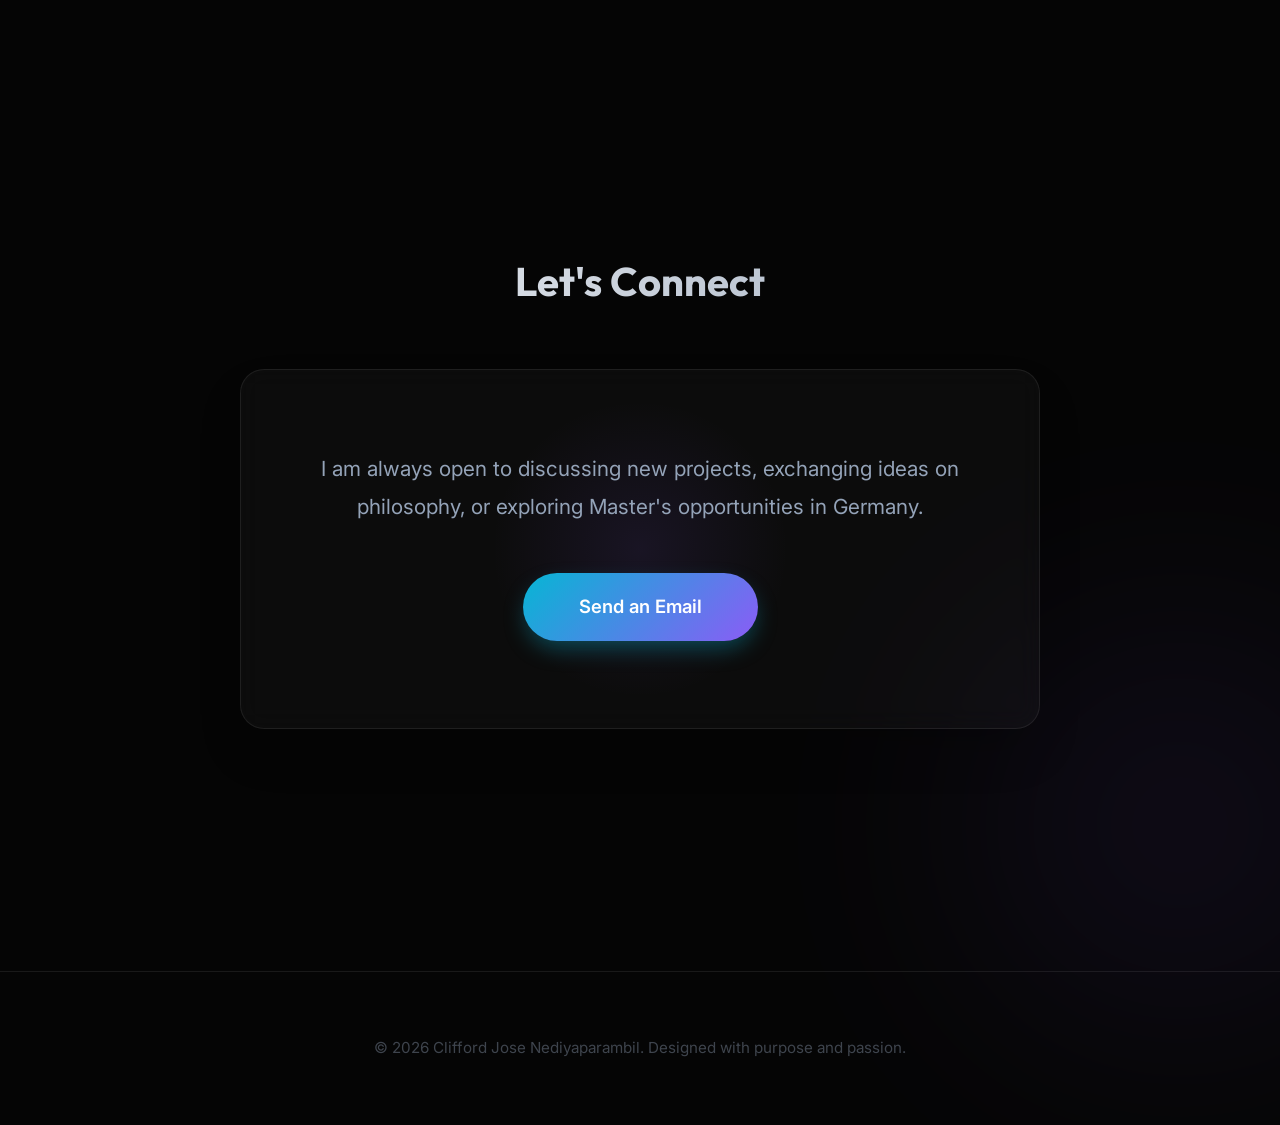
==== commit 483d2cfa: "Update index.html" ====
--- a/index.html
+++ b/index.html
@@ -134,7 +134,7 @@
             <h2 class="section-title">Let's Connect</h2>
             <div class="glass-card contact-card">
                 <p>I am always open to discussing new projects, exchanging ideas on philosophy, or exploring Master's opportunities in Germany.</p>
-                <a href="mailto:clifford.nediyaparambil@example.com" class="btn btn-primary contact-btn">Send an Email</a>
+                <a href="mailto:cliffordjose100@gmail.com" class="btn btn-primary contact-btn">Send an Email</a>
             </div>
         </section>
     </main>
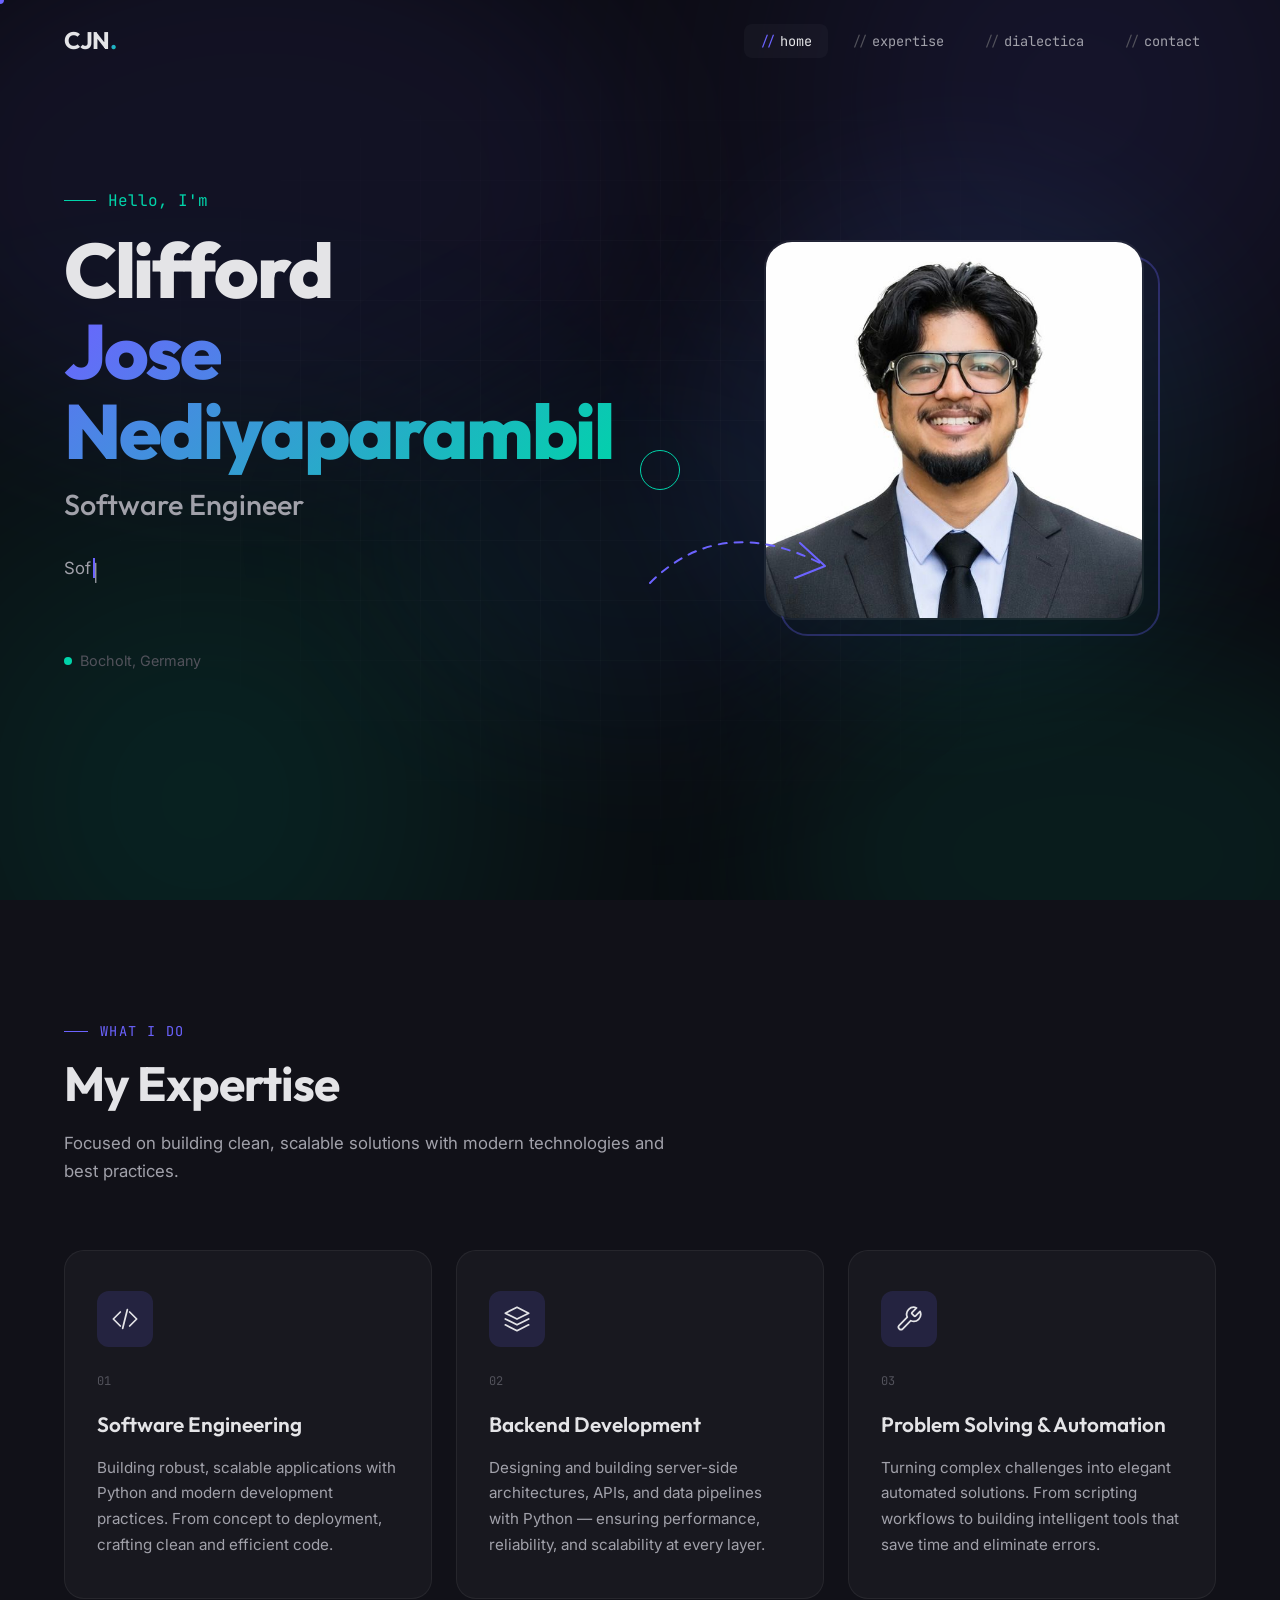
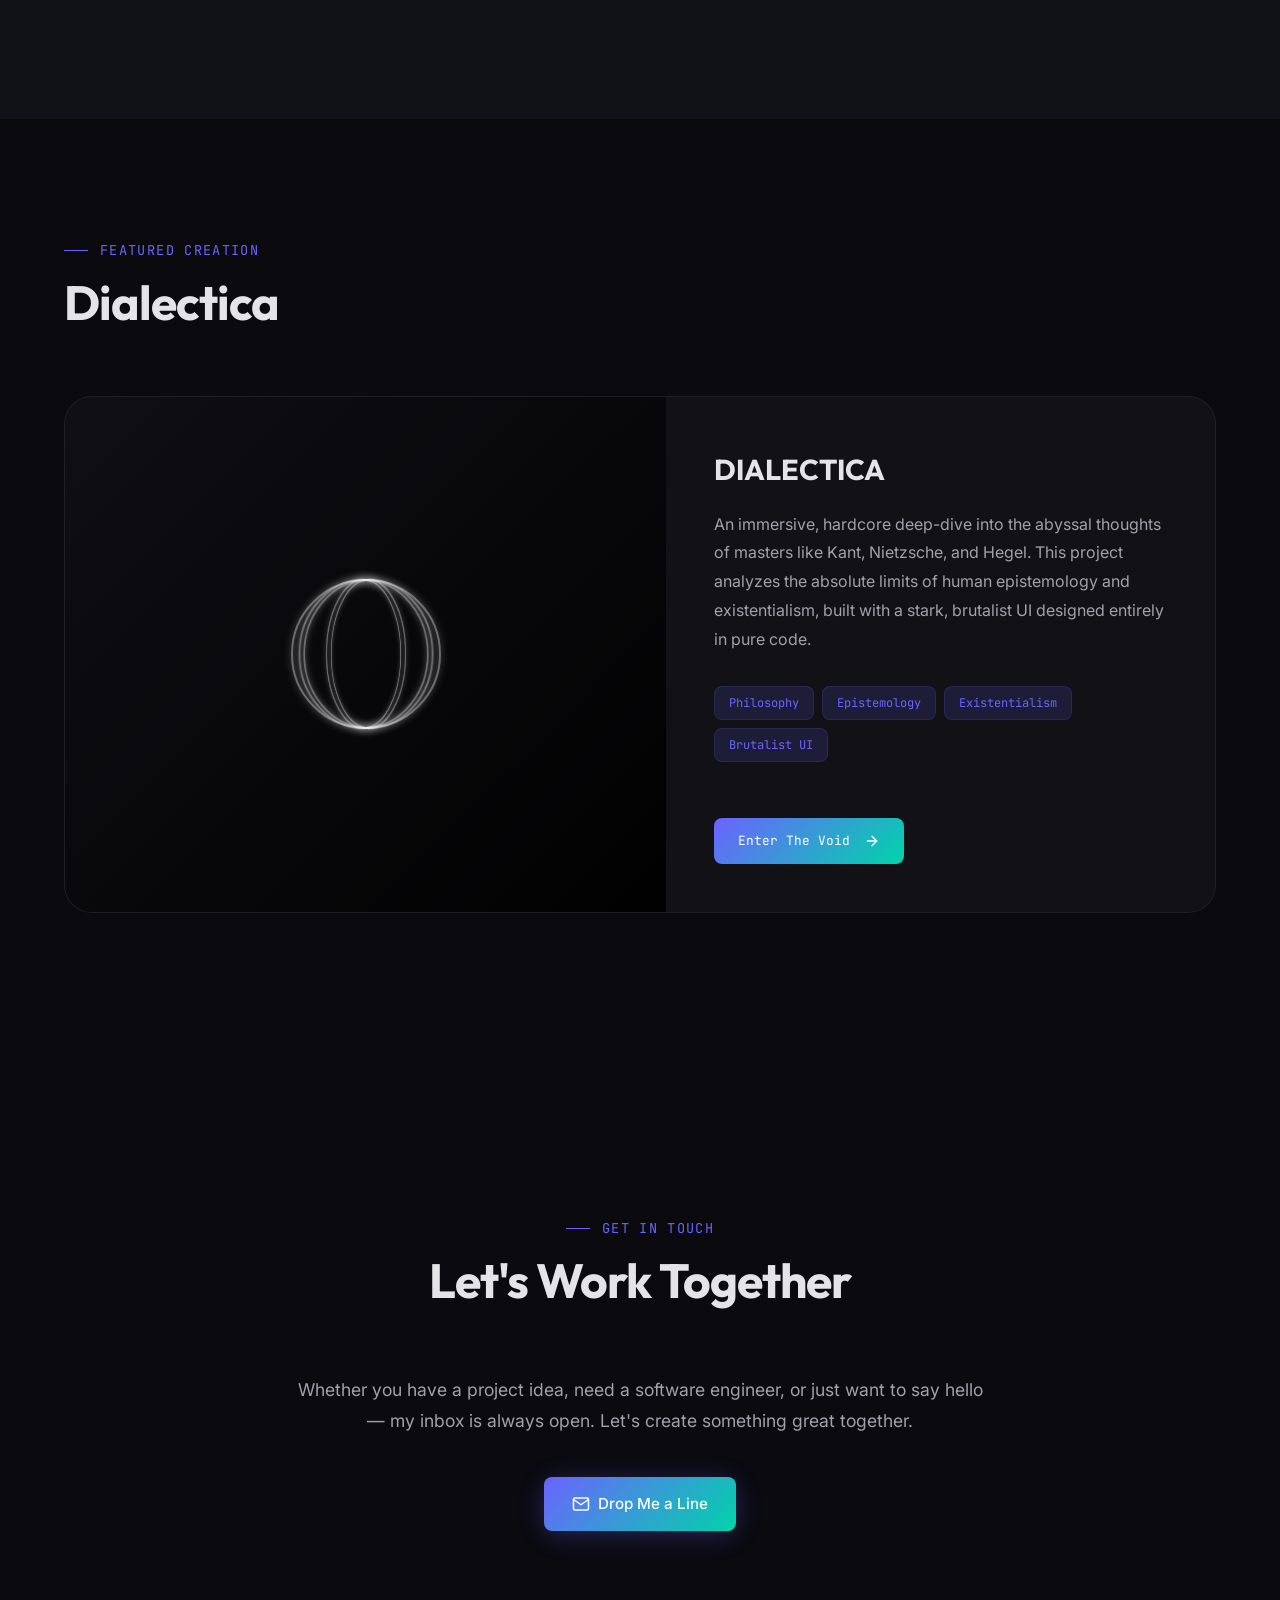
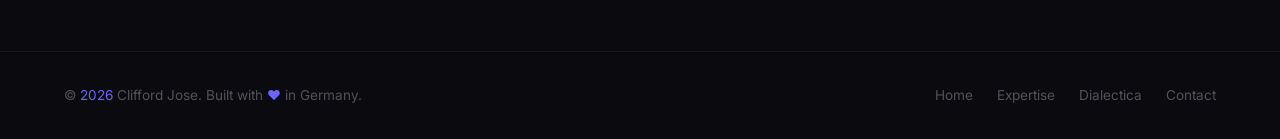
==== commit dc4d27a9: "feat: Initial commit of new website portfolio and Pages deployment workflow" ====
--- a/index.html
+++ b/index.html
@@ -1,148 +1,244 @@
 <!DOCTYPE html>
 <html lang="en">
 <head>
-    <meta charset="UTF-8">
-    <meta name="viewport" content="width=device-width, initial-scale=1.0">
-    <title>Clifford Jose Nediyaparambil - Portfolio</title>
-    <link rel="preconnect" href="https://fonts.googleapis.com">
-    <link rel="preconnect" href="https://fonts.gstatic.com" crossorigin>
-    <link href="https://fonts.googleapis.com/css2?family=Inter:wght@300;400;600;800&family=Outfit:wght@300;500;700;900&display=swap" rel="stylesheet">
-    <link rel="stylesheet" href="styles.css">
+  <meta charset="UTF-8">
+  <meta name="viewport" content="width=device-width, initial-scale=1.0">
+  <meta name="description" content="Clifford Jose — Software Engineer based in Bocholt, Germany. Building elegant solutions with Python and modern technologies.">
+  <meta name="keywords" content="Clifford Jose, Software Engineer, Python Developer, Bocholt, Germany">
+  <meta name="author" content="Clifford Jose">
+
+  <!-- Open Graph -->
+  <meta property="og:title" content="Clifford Jose — Software Engineer">
+  <meta property="og:description" content="Software Engineer based in Bocholt, Germany. Building elegant solutions with Python and modern technologies.">
+  <meta property="og:type" content="website">
+
+  <title>Clifford Jose — Software Engineer</title>
+
+  <!-- Fonts -->
+  <link rel="preconnect" href="https://fonts.googleapis.com">
+  <link rel="preconnect" href="https://fonts.gstatic.com" crossorigin>
+  <link href="https://fonts.googleapis.com/css2?family=Inter:wght@300;400;500;600;700&family=JetBrains+Mono:wght@400;500;600&family=Outfit:wght@400;500;600;700;800&display=swap" rel="stylesheet">
+
+  <link rel="stylesheet" href="style.css">
 </head>
 <body>
-    <div class="blob blob-1"></div>
-    <div class="blob blob-2"></div>
-    
-    <nav class="navbar">
-        <div class="nav-content">
-            <a href="#" class="logo">CJN.</a>
-            <ul class="nav-links">
-                <li><a href="#about">About</a></li>
-                <li><a href="#projects">Projects</a></li>
-                <li><a href="#writings">Interests</a></li>
-                <li><a href="#contact">Contact</a></li>
-            </ul>
-        </div>
-    </nav>
-
-    <main>
-        <section class="hero hidden">
-            <div class="hero-content">
-                <span class="greeting">Hello, I'm</span>
-                <h1 class="glitch-text">Clifford Jose Nediyaparambil</h1>
-                <h2 class="roles">
-                    <span class="role">Computer Science</span>
-                    <span class="dot">•</span>
-                    <span class="role">Philosophy</span>
-                    <span class="dot">•</span>
-                    <span class="role">Art</span>
-                </h2>
-                <p class="hero-desc"> Aspiring Software Engineer • Writer & Developer</p>
-                <div class="hero-cta">
-                    <a href="#writings" class="btn btn-primary">Explore My Mind</a>
-                    <a href="#contact" class="btn btn-secondary">Get in Touch</a>
+
+  <!-- Custom Cursor -->
+  <div class="cursor" id="cursor"></div>
+  <div class="cursor-follower" id="cursorFollower"></div>
+
+
+  <!-- Loading Screen -->
+  <div class="loader" id="loader">
+    <div class="loader-content">
+      <div class="loader-name">CJN</div>
+      <div class="loader-bar">
+        <div class="loader-bar-fill"></div>
+      </div>
+    </div>
+  </div>
+
+  <!-- Navbar -->
+  <nav class="navbar" id="navbar">
+    <div class="container">
+      <a href="#hero" class="nav-logo">
+        CJN<span>.</span>
+      </a>
+
+      <ul class="nav-links" id="navLinks">
+        <li><a href="#hero" class="nav-link active" data-section="hero">home</a></li>
+        <li><a href="#expertise" class="nav-link" data-section="expertise">expertise</a></li>
+        <li><a href="#projects" class="nav-link" data-section="projects">dialectica</a></li>
+        <li><a href="#contact" class="nav-link" data-section="contact">contact</a></li>
+      </ul>
+
+      <button class="nav-toggle" id="navToggle" aria-label="Toggle navigation">
+        <span></span>
+        <span></span>
+        <span></span>
+      </button>
+    </div>
+  </nav>
+
+  <!-- Hero Section -->
+  <section id="hero" class="section">
+    <div class="hero-bg-grid"></div>
+    <div class="hero-glow hero-glow-1"></div>
+    <div class="hero-glow hero-glow-2"></div>
+    <div class="aurora-bg">
+      <div class="aurora-blob aurora-blob-1"></div>
+      <div class="aurora-blob aurora-blob-2"></div>
+      <div class="aurora-blob aurora-blob-3"></div>
+    </div>
+
+    <div class="container">
+      <div class="hero-content">
+        <!-- Curved Arrow -->
+        <div class="hero-arrow reveal reveal-delay-3">
+          <svg viewBox="0 0 200 100" fill="none" xmlns="http://www.w3.org/2000/svg">
+            <path d="M10,80 Q 80,10 180,60" stroke="var(--accent-primary)" stroke-width="2" fill="none" stroke-linecap="round" stroke-dasharray="8 8"/>
+            <path d="M160,40 L185,63 L155,75" stroke="var(--accent-primary)" stroke-width="2" fill="none" stroke-linecap="round" stroke-linejoin="round"/>
+          </svg>
+        </div>
+        <div class="hero-text">
+          <p class="hero-greeting reveal">Hello, I'm</p>
+          <h1 class="hero-name reveal reveal-delay-1">
+            Clifford<br><span class="gradient-text">Jose Nediyaparambil</span>
+          </h1>
+          <h2 class="hero-title reveal reveal-delay-2">Software Engineer</h2>
+          <p class="hero-bio reveal reveal-delay-3">
+            <span id="typedText"></span><span class="typed-cursor">|</span>
+          </p>
+
+          <div class="hero-location reveal reveal-delay-4">
+            <span class="dot"></span>
+            Bocholt, Germany
+          </div>
+        </div>
+
+        <div class="hero-photo-wrapper reveal-right">
+          <div class="hero-photo-container">
+            <div class="hero-photo-glow"></div>
+            <img src="assets\Clifford Jose.jpeg" alt="CliSfford Jose" class="hero-photo" id="heroPhoto">
+            <div class="hero-photo-decoration"></div>
+
+          </div>
+        </div>
+      </div>
+    </div>
+  </section>
+
+  <!-- Expertise Section -->
+  <section id="expertise" class="section">
+    <div class="container">
+      <div class="section-header reveal">
+        <p class="section-label">What I Do</p>
+        <h2 class="section-title">My Expertise</h2>
+        <p class="section-subtitle">Focused on building clean, scalable solutions with modern technologies and best practices.</p>
+      </div>
+
+      <div class="expertise-grid">
+        <!-- Card 1 -->
+        <div class="expertise-card reveal reveal-delay-1">
+          <div class="expertise-icon">
+            <svg width="28" height="28" viewBox="0 0 24 24" fill="none" stroke="currentColor" stroke-width="1.5" stroke-linecap="round" stroke-linejoin="round"><polyline points="16 18 22 12 16 6"/><polyline points="8 6 2 12 8 18"/><line x1="14" y1="4" x2="10" y2="20"/></svg>
+          </div>
+          <p class="expertise-card-number">01</p>
+          <h3 class="expertise-card-title">Software Engineering</h3>
+          <p class="expertise-card-desc">Building robust, scalable applications with Python and modern development practices. From concept to deployment, crafting clean and efficient code.</p>
+        </div>
+
+        <!-- Card 2 -->
+        <div class="expertise-card reveal reveal-delay-2">
+          <div class="expertise-icon">
+            <svg width="28" height="28" viewBox="0 0 24 24" fill="none" stroke="currentColor" stroke-width="1.5" stroke-linecap="round" stroke-linejoin="round"><path d="M12 2L2 7l10 5 10-5-10-5z"/><path d="M2 17l10 5 10-5"/><path d="M2 12l10 5 10-5"/></svg>
+          </div>
+          <p class="expertise-card-number">02</p>
+          <h3 class="expertise-card-title">Backend Development</h3>
+          <p class="expertise-card-desc">Designing and building server-side architectures, APIs, and data pipelines with Python — ensuring performance, reliability, and scalability at every layer.</p>
+        </div>
+
+        <!-- Card 3 -->
+        <div class="expertise-card reveal reveal-delay-3">
+          <div class="expertise-icon">
+            <svg width="28" height="28" viewBox="0 0 24 24" fill="none" stroke="currentColor" stroke-width="1.5" stroke-linecap="round" stroke-linejoin="round"><path d="M14.7 6.3a1 1 0 0 0 0 1.4l1.6 1.6a1 1 0 0 0 1.4 0l3.77-3.77a6 6 0 0 1-7.94 7.94l-6.91 6.91a2.12 2.12 0 0 1-3-3l6.91-6.91a6 6 0 0 1 7.94-7.94l-3.76 3.76z"/></svg>
+          </div>
+          <p class="expertise-card-number">03</p>
+          <h3 class="expertise-card-title">Problem Solving & Automation</h3>
+          <p class="expertise-card-desc">Turning complex challenges into elegant automated solutions. From scripting workflows to building intelligent tools that save time and eliminate errors.</p>
+        </div>
+      </div>
+
+
+    </div>
+  </section>
+
+
+  <!-- Dialectica Section -->
+  <section id="projects" class="section">
+    <div class="container">
+      <div class="section-header reveal">
+        <p class="section-label">Featured Creation</p>
+        <h2 class="section-title">Dialectica</h2>
+      </div>
+
+      <div class="projects-featured reveal">
+        <div class="featured-card">
+          <div class="featured-image">
+            <div class="featured-image-overlay">
+              <div class="sphere-container">
+                <div class="sphere">
+                  <div class="ring"></div>
+                  <div class="ring"></div>
+                  <div class="ring"></div>
+                  <div class="ring"></div>
+                  <div class="ring"></div>
+                  <div class="ring"></div>
                 </div>
+              </div>
             </div>
-            <div class="hero-image-wrapper">
-                <div class="hero-image-glow"></div>
-                <img src="profile.jpeg" alt="Clifford Jose Nediyaparambil" class="hero-image">
+          </div>
+          <div class="featured-info">
+            <h3 class="featured-title">DIALECTICA</h3>
+            <p class="featured-desc">
+              An immersive, hardcore deep-dive into the abyssal thoughts of masters like Kant, Nietzsche, and Hegel. This project analyzes the absolute limits of human epistemology and existentialism, built with a stark, brutalist UI designed entirely in pure code.
+            </p>
+            <div class="featured-tags">
+              <span class="tag">Philosophy</span>
+              <span class="tag">Epistemology</span>
+              <span class="tag">Existentialism</span>
+              <span class="tag">Brutalist UI</span>
             </div>
-        </section>
-
-        <section id="about" class="about hidden">
-            <h2 class="section-title">Background & Vision</h2>
-            <div class="stack-container">
-                <div class="glass-card stack-card card-1">
-                    <div class="slide-content">
-                        <h3>01. The Foundation</h3>
-                        <p>As a recent Computer Science graduate passionate about software development, my foundation is built on robust engineering. I am driven by a deep curiosity about the intersection of technology, human thought, and artistic expression.</p>
-                        <div class="stat">
-                            <span class="stat-val">CSE</span>
-                            <span class="stat-lbl">Completed</span>
-                        </div>
-                    </div>
-                </div>
-                <div class="glass-card stack-card card-2">
-                    <div class="slide-content">
-                        <h3>02. The Vision</h3>
-                        <p>My near-term objective is to pursue a Master's degree in Germany. I aim to immerse myself in a technically rigorous and culturally rich environment to further refine my skills, worldview, and engineering discipline.</p>
-                        <div class="stat">
-                            <span class="stat-val">GER</span>
-                            <span class="stat-lbl">Targeting MS</span>
-                        </div>
-                    </div>
-                </div>
-                <div class="glass-card stack-card card-3">
-                    <div class="slide-content">
-                        <h3>03. The Intersection</h3>
-                        <p>My journey is not just about writing code; it's about understanding the philosophical implications of the systems we build. Engineering is elevated by art, and art is empowered by computation.</p>
-                        <div class="stat">
-                            <span class="stat-val">3+</span>
-                            <span class="stat-lbl">Disciplines</span>
-                        </div>
-                    </div>
-                </div>
-            </div>
-        </section>
-
-        <!-- New Featured Projects Section -->
-        <section id="projects" class="projects hidden">
-            <h2 class="section-title">Featured Project</h2>
-            <div class="glass-card project-showcase">
-                <div class="proj-info">
-                    <span class="proj-badge">Expert Level</span>
-                    <h3>DIALECTICA</h3>
-                    <p>An immersive, hardcore deep-dive into the abyssal thoughts of masters like Kant, Nietzsche, and Hegel. This project analyzes the absolute limits of human epistemology and existentialism, built with a stark, brutalist UI designed entirely in pure code.</p>
-                    <a href="philosophers/index.html" class="btn btn-primary proj-btn">Enter The Void</a>
-                </div>
-                <div class="proj-visual">
-                    <div class="proj-abstract"></div>
-                </div>
-            </div>
-        </section>
-
-        <section id="writings" class="writings hidden">
-            <h2 class="section-title">Fields of Thought</h2>
-            <div class="cards-grid">
-                <div class="glass-card field-card">
-                    <div class="card-icon cs-icon">
-                        <svg viewBox="0 0 24 24" fill="none" stroke="currentColor" stroke-width="2" stroke-linecap="round" stroke-linejoin="round"><polyline points="16 18 22 12 16 6"></polyline><polyline points="8 6 2 12 8 18"></polyline></svg>
-                    </div>
-                    <h3>Computer Science</h3>
-                    <p>Exploring algorithms, software architecture, and the future of computing. I build robust systems with an emphasis on elegant design and optimal performance.</p>
-                </div>
-                
-                <div class="glass-card field-card">
-                    <div class="card-icon phil-icon">
-                        <svg viewBox="0 0 24 24" fill="none" stroke="currentColor" stroke-width="2" stroke-linecap="round" stroke-linejoin="round"><circle cx="12" cy="12" r="10"></circle><path d="M12 2a14.5 14.5 0 0 0 0 20 14.5 14.5 0 0 0 0-20"></path><path d="M2 12h20"></path></svg>
-                    </div>
-                    <h3>Philosophy</h3>
-                    <p>Delving into epistemology, ethics in AI, and existentialism. I write to untangle complex ideas and understand the human condition in a digital age.</p>
-                </div>
-                
-                <div class="glass-card field-card">
-                    <div class="card-icon art-icon">
-                        <svg viewBox="0 0 24 24" fill="none" stroke="currentColor" stroke-width="2" stroke-linecap="round" stroke-linejoin="round"><path d="M12 2c5.523 0 10 4.477 10 10a10 10 0 0 1-19.995.324L2 12a10 10 0 0 1 10-10zm0 4a2 2 0 1 0 0 4 2 2 0 0 0 0-4zm-3 8a2 2 0 1 0 0 4 2 2 0 0 0 0-4zm6 0a2 2 0 1 0 0 4 2 2 0 0 0 0-4z"></path></svg>
-                    </div>
-                    <h3>Art</h3>
-                    <p>Appreciating and analyzing aesthetics. My technical work is heavily influenced by artistic principles ensuring functional beauty in every project.</p>
-                </div>
-            </div>
-        </section>
-
-        <section id="contact" class="contact hidden">
-            <h2 class="section-title">Let's Connect</h2>
-            <div class="glass-card contact-card">
-                <p>I am always open to discussing new projects, exchanging ideas on philosophy, or exploring Master's opportunities in Germany.</p>
-                <a href="mailto:cliffordjose100@gmail.com" class="btn btn-primary contact-btn">Send an Email</a>
-            </div>
-        </section>
-    </main>
-
-    <footer>
-        <p>&copy; 2026 Clifford Jose Nediyaparambil. Designed with purpose and passion.</p>
-    </footer>
-
-    <script src="script.js"></script>
+            <a href="philosophers/index.html" class="project-link-btn" style="padding: 12px 24px; background: var(--accent-gradient); color: #fff; border-radius: 8px; text-decoration: none; display: inline-flex; width: max-content; margin-top: 24px;">
+              Enter The Void
+              <svg width="16" height="16" viewBox="0 0 24 24" fill="none" stroke="currentColor" stroke-width="2" stroke-linecap="round" stroke-linejoin="round" style="margin-left: 8px;"><line x1="5" y1="12" x2="19" y2="12"/><polyline points="12 5 19 12 12 19"/></svg>
+            </a>
+          </div>
+        </div>
+      </div>
+    </div>
+  </section>
+
+  <!-- Contact Section -->
+  <section id="contact" class="section">
+    <div class="container">
+      <div class="contact-content">
+        <div class="section-header reveal" style="text-align: center;">
+          <p class="section-label" style="justify-content: center;">Get In Touch</p>
+          <h2 class="section-title">Let's Work Together</h2>
+        </div>
+
+        <p class="contact-intro reveal">
+          Whether you have a project idea, need a software engineer, or just want to say hello — my inbox is always open. Let's create something great together.
+        </p>
+
+        <div style="display: flex; justify-content: center; width: 100%; margin-top: 24px;">
+          <a href="mailto:cliffordjose100@gmail.com" class="btn btn-primary reveal">
+            <svg width="18" height="18" viewBox="0 0 24 24" fill="none" stroke="currentColor" stroke-width="2" stroke-linecap="round" stroke-linejoin="round"><path d="M4 4h16c1.1 0 2 .9 2 2v12c0 1.1-.9 2-2 2H4c-1.1 0-2-.9-2-2V6c0-1.1.9-2 2-2z"/><polyline points="22,6 12,13 2,6"/></svg>
+            Drop Me a Line
+          </a>
+        </div>
+
+
+      </div>
+    </div>
+  </section>
+
+  <!-- Footer -->
+  <footer class="footer">
+    <div class="container">
+      <div class="footer-content">
+        <p class="footer-text">© <span id="currentYear">2026</span> Clifford Jose. Built with <span>♥</span> in Germany.</p>
+        <div class="footer-links">
+          <a href="#hero" class="footer-link">Home</a>
+          <a href="#expertise" class="footer-link">Expertise</a>
+          <a href="#projects" class="footer-link">Dialectica</a>
+          <a href="#contact" class="footer-link">Contact</a>
+        </div>
+      </div>
+    </div>
+  </footer>
+
+  <script src="script.js"></script>
 </body>
 </html>
--- a/style.css
+++ b/style.css
@@ -0,0 +1,1544 @@
+/* ===== DESIGN TOKENS ===== */
+:root {
+  /* Colors */
+  --bg-primary: #0a0a0f;
+  --bg-secondary: #111118;
+  --bg-tertiary: #16161f;
+  --bg-card: rgba(255, 255, 255, 0.03);
+  --bg-card-hover: rgba(255, 255, 255, 0.06);
+  --border-subtle: rgba(255, 255, 255, 0.06);
+  --border-accent: rgba(108, 99, 255, 0.3);
+
+  --accent-primary: #6c63ff;
+  --accent-secondary: #00d4aa;
+  --accent-gradient: linear-gradient(135deg, #6c63ff, #00d4aa);
+  --accent-glow: rgba(108, 99, 255, 0.15);
+
+  --text-primary: #e4e4e7;
+  --text-secondary: #a1a1aa;
+  --text-muted: #52525b;
+  --text-accent: #6c63ff;
+
+  /* Typography */
+  --font-heading: 'Outfit', sans-serif;
+  --font-body: 'Inter', sans-serif;
+  --font-mono: 'JetBrains Mono', monospace;
+
+  /* Spacing */
+  --section-padding: 120px 0;
+  --container-max: 1200px;
+  --container-padding: 0 24px;
+
+  /* Transitions */
+  --transition-fast: 0.2s cubic-bezier(0.4, 0, 0.2, 1);
+  --transition-smooth: 0.4s cubic-bezier(0.4, 0, 0.2, 1);
+  --transition-spring: 0.6s cubic-bezier(0.34, 1.56, 0.64, 1);
+
+  /* Border Radius */
+  --radius-sm: 8px;
+  --radius-md: 12px;
+  --radius-lg: 20px;
+  --radius-xl: 28px;
+  --radius-full: 50%;
+}
+
+/* ===== RESET & BASE ===== */
+*,
+*::before,
+*::after {
+  margin: 0;
+  padding: 0;
+  box-sizing: border-box;
+}
+
+html {
+  scroll-behavior: smooth;
+  scroll-padding-top: 80px;
+  font-size: 16px;
+}
+
+body {
+  font-family: var(--font-body);
+  background-color: var(--bg-primary);
+  color: var(--text-primary);
+  line-height: 1.7;
+  overflow-x: hidden;
+  -webkit-font-smoothing: antialiased;
+  -moz-osx-font-smoothing: grayscale;
+  cursor: none; /* Hide default cursor */
+}
+
+/* ===== CUSTOM CURSOR ===== */
+.cursor {
+  position: fixed;
+  top: 0;
+  left: 0;
+  width: 8px;
+  height: 8px;
+  background-color: var(--accent-primary);
+  border-radius: 50%;
+  pointer-events: none;
+  z-index: 99999;
+  transform: translate(-50%, -50%);
+  transition: opacity 0.3s ease;
+}
+
+.cursor-follower {
+  position: fixed;
+  top: 0;
+  left: 0;
+  width: 40px;
+  height: 40px;
+  border: 1px solid var(--accent-secondary);
+  border-radius: 50%;
+  pointer-events: none;
+  z-index: 99998;
+  transform: translate(-50%, -50%);
+  transition: transform 0.1s ease-out, opacity 0.3s ease, width 0.3s ease, height 0.3s ease, background-color 0.3s ease;
+}
+
+.cursor.hover {
+  opacity: 0;
+}
+
+.cursor-follower.hover {
+  width: 60px;
+  height: 60px;
+  background-color: rgba(0, 212, 170, 0.1);
+  border-color: transparent;
+  backdrop-filter: blur(2px);
+}
+
+/* Custom Scrollbar */
+::-webkit-scrollbar {
+  width: 6px;
+}
+::-webkit-scrollbar-track {
+  background: var(--bg-primary);
+}
+::-webkit-scrollbar-thumb {
+  background: var(--accent-primary);
+  border-radius: 3px;
+}
+::-webkit-scrollbar-thumb:hover {
+  background: var(--accent-secondary);
+}
+
+::selection {
+  background: rgba(108, 99, 255, 0.3);
+  color: #fff;
+}
+
+a {
+  color: inherit;
+  text-decoration: none;
+}
+
+img {
+  max-width: 100%;
+  display: block;
+}
+
+ul {
+  list-style: none;
+}
+
+.container {
+  max-width: var(--container-max);
+  margin: 0 auto;
+  padding: var(--container-padding);
+}
+
+.section {
+  padding: var(--section-padding);
+  position: relative;
+}
+
+/* ===== LOADING SCREEN ===== */
+.loader {
+  position: fixed;
+  inset: 0;
+  z-index: 9999;
+  background: var(--bg-primary);
+  display: flex;
+  align-items: center;
+  justify-content: center;
+  transition: opacity 0.6s ease, visibility 0.6s ease;
+}
+
+.loader.hidden {
+  opacity: 0;
+  visibility: hidden;
+  pointer-events: none;
+}
+
+.loader-content {
+  text-align: center;
+}
+
+.loader-name {
+  font-family: var(--font-heading);
+  font-size: 2rem;
+  font-weight: 700;
+  background: var(--accent-gradient);
+  -webkit-background-clip: text;
+  -webkit-text-fill-color: transparent;
+  background-clip: text;
+  animation: loaderPulse 1.5s ease-in-out infinite;
+}
+
+.loader-bar {
+  width: 120px;
+  height: 2px;
+  background: var(--border-subtle);
+  margin: 20px auto 0;
+  border-radius: 2px;
+  overflow: hidden;
+}
+
+.loader-bar-fill {
+  height: 100%;
+  width: 0%;
+  background: var(--accent-gradient);
+  border-radius: 2px;
+  animation: loaderFill 1.8s ease-in-out forwards;
+}
+
+@keyframes loaderPulse {
+  0%, 100% { opacity: 0.5; }
+  50% { opacity: 1; }
+}
+
+@keyframes loaderFill {
+  0% { width: 0%; }
+  100% { width: 100%; }
+}
+
+/* ===== NAVBAR ===== */
+.navbar {
+  position: fixed;
+  top: 0;
+  left: 0;
+  right: 0;
+  z-index: 1000;
+  padding: 20px 0;
+  transition: var(--transition-smooth);
+}
+
+.navbar.scrolled {
+  padding: 12px 0;
+  background: rgba(10, 10, 15, 0.85);
+  backdrop-filter: blur(20px);
+  -webkit-backdrop-filter: blur(20px);
+  border-bottom: 1px solid var(--border-subtle);
+}
+
+.navbar .container {
+  display: flex;
+  align-items: center;
+  justify-content: space-between;
+}
+
+.nav-logo {
+  font-family: var(--font-heading);
+  font-size: 1.5rem;
+  font-weight: 700;
+  letter-spacing: -0.02em;
+  transition: var(--transition-fast);
+}
+
+.nav-logo span {
+  background: var(--accent-gradient);
+  -webkit-background-clip: text;
+  -webkit-text-fill-color: transparent;
+  background-clip: text;
+}
+
+.nav-logo:hover {
+  transform: scale(1.05);
+}
+
+.nav-links {
+  display: flex;
+  align-items: center;
+  gap: 8px;
+}
+
+.nav-link {
+  font-family: var(--font-mono);
+  font-size: 0.85rem;
+  color: var(--text-secondary);
+  padding: 8px 16px;
+  border-radius: var(--radius-sm);
+  transition: var(--transition-fast);
+  position: relative;
+}
+
+.nav-link::before {
+  content: '//';
+  color: var(--text-muted);
+  margin-right: 4px;
+  transition: var(--transition-fast);
+}
+
+.nav-link:hover,
+.nav-link.active {
+  color: var(--text-primary);
+  background: var(--bg-card);
+}
+
+.nav-link:hover::before,
+.nav-link.active::before {
+  color: var(--accent-primary);
+}
+
+.nav-toggle {
+  display: none;
+  flex-direction: column;
+  gap: 5px;
+  cursor: pointer;
+  padding: 8px;
+  z-index: 1001;
+  background: none;
+  border: none;
+}
+
+.nav-toggle span {
+  display: block;
+  width: 24px;
+  height: 2px;
+  background: var(--text-primary);
+  border-radius: 2px;
+  transition: var(--transition-smooth);
+  transform-origin: center;
+}
+
+.nav-toggle.active span:nth-child(1) {
+  transform: rotate(45deg) translate(5px, 5px);
+}
+
+.nav-toggle.active span:nth-child(2) {
+  opacity: 0;
+}
+
+.nav-toggle.active span:nth-child(3) {
+  transform: rotate(-45deg) translate(5px, -5px);
+}
+
+/* ===== HERO ===== */
+#hero {
+  min-height: 100vh;
+  display: flex;
+  align-items: center;
+  position: relative;
+  overflow: hidden;
+  padding-top: 80px;
+}
+
+.hero-bg-grid {
+  position: absolute;
+  inset: 0;
+  background-image:
+    linear-gradient(rgba(255,255,255,0.02) 1px, transparent 1px),
+    linear-gradient(90deg, rgba(255,255,255,0.02) 1px, transparent 1px);
+  background-size: 60px 60px;
+  mask-image: radial-gradient(ellipse at center, black 30%, transparent 70%);
+  -webkit-mask-image: radial-gradient(ellipse at center, black 30%, transparent 70%);
+}
+
+.hero-glow {
+  position: absolute;
+  width: 600px;
+  height: 600px;
+  border-radius: var(--radius-full);
+  filter: blur(150px);
+  opacity: 0.15;
+  pointer-events: none;
+}
+
+.hero-glow-1 {
+  top: -200px;
+  right: -100px;
+  background: var(--accent-primary);
+}
+
+.hero-glow-2 {
+  bottom: -200px;
+  left: -100px;
+  background: var(--accent-secondary);
+}
+
+.hero-content {
+  display: grid;
+  grid-template-columns: 1fr 1fr;
+  gap: 80px;
+  align-items: center;
+  position: relative;
+  z-index: 2;
+}
+
+.hero-arrow {
+  position: absolute;
+  top: 65%;
+  left: 48%;
+  width: 150px;
+  transform: translate(-50%, -50%);
+  z-index: 10;
+  pointer-events: none;
+  opacity: 0.7;
+  animation: floatArrow 3s ease-in-out infinite;
+}
+
+@keyframes floatArrow {
+  0%, 100% { transform: translate(-50%, -50%) rotate(0deg); }
+  50% { transform: translate(-50%, -55%) rotate(2deg); }
+}
+
+@media (max-width: 1024px) {
+  .hero-arrow {
+    display: none;
+  }
+}
+
+.hero-text {
+  max-width: 600px;
+}
+
+.hero-greeting {
+  font-family: var(--font-mono);
+  font-size: 1rem;
+  color: var(--accent-secondary);
+  margin-bottom: 16px;
+  display: flex;
+  align-items: center;
+  gap: 12px;
+}
+
+.hero-greeting::before {
+  content: '';
+  display: inline-block;
+  width: 32px;
+  height: 1px;
+  background: var(--accent-secondary);
+}
+
+.hero-name {
+  font-family: var(--font-heading);
+  font-size: clamp(3rem, 6vw, 5rem);
+  font-weight: 800;
+  line-height: 1.05;
+  letter-spacing: -0.03em;
+  margin-bottom: 8px;
+}
+
+.hero-name .gradient-text {
+  background: var(--accent-gradient);
+  -webkit-background-clip: text;
+  -webkit-text-fill-color: transparent;
+  background-clip: text;
+}
+
+.hero-title {
+  font-family: var(--font-heading);
+  font-size: clamp(1.2rem, 2.5vw, 1.8rem);
+  font-weight: 500;
+  color: var(--text-secondary);
+  margin-bottom: 24px;
+}
+
+.hero-bio {
+  font-size: 1.05rem;
+  color: var(--text-secondary);
+  line-height: 1.8;
+  margin-bottom: 36px;
+  min-height: 60px;
+}
+
+.typed-cursor {
+  display: inline-block;
+  width: 2px;
+  height: 1.2em;
+  background: var(--accent-primary);
+  margin-left: 2px;
+  vertical-align: text-bottom;
+  animation: blink 1s step-end infinite;
+}
+
+@keyframes blink {
+  50% { opacity: 0; }
+}
+
+.hero-cta-group {
+  display: flex;
+  gap: 16px;
+  align-items: center;
+  margin-bottom: 48px;
+}
+
+.btn {
+  display: inline-flex;
+  align-items: center;
+  gap: 8px;
+  padding: 14px 28px;
+  border-radius: var(--radius-sm);
+  font-family: var(--font-body);
+  font-size: 0.95rem;
+  font-weight: 500;
+  cursor: pointer;
+  border: none;
+  transition: var(--transition-smooth);
+  position: relative;
+  overflow: hidden;
+}
+
+.btn-primary {
+  background: var(--accent-gradient);
+  color: #fff;
+  box-shadow: 0 4px 24px rgba(108, 99, 255, 0.3);
+}
+
+.btn-primary:hover {
+  transform: translateY(-2px);
+  box-shadow: 0 8px 32px rgba(108, 99, 255, 0.4);
+}
+
+.btn-secondary {
+  background: transparent;
+  color: var(--text-primary);
+  border: 1px solid var(--border-subtle);
+}
+
+.btn-secondary:hover {
+  border-color: var(--accent-primary);
+  background: var(--accent-glow);
+  transform: translateY(-2px);
+}
+
+.hero-location {
+  display: flex;
+  align-items: center;
+  gap: 8px;
+  font-size: 0.9rem;
+  color: var(--text-muted);
+}
+
+.hero-location svg {
+  color: var(--accent-secondary);
+}
+
+.hero-location .dot {
+  width: 8px;
+  height: 8px;
+  background: var(--accent-secondary);
+  border-radius: var(--radius-full);
+  animation: pulse-dot 2s ease-in-out infinite;
+}
+
+@keyframes pulse-dot {
+  0%, 100% { box-shadow: 0 0 0 0 rgba(0, 212, 170, 0.4); }
+  50% { box-shadow: 0 0 0 8px rgba(0, 212, 170, 0); }
+}
+
+.hero-photo-wrapper {
+  display: flex;
+  justify-content: center;
+  align-items: center;
+  position: relative;
+}
+
+.hero-photo-container {
+  position: relative;
+  width: 380px;
+  height: 380px;
+}
+
+.hero-photo {
+  width: 100%;
+  height: 100%;
+  border-radius: var(--radius-xl);
+  object-fit: cover;
+  object-position: center 20%;
+  position: relative;
+  z-index: 2;
+  border: 2px solid var(--border-subtle);
+  transition: var(--transition-smooth);
+}
+
+.hero-photo:hover {
+  border-color: var(--accent-primary);
+  transform: scale(1.02);
+}
+
+.hero-photo-decoration {
+  position: absolute;
+  width: 100%;
+  height: 100%;
+  border-radius: var(--radius-xl);
+  border: 2px solid var(--accent-primary);
+  opacity: 0.3;
+  top: 16px;
+  left: 16px;
+  z-index: 1;
+  transition: var(--transition-smooth);
+}
+
+.hero-photo-container:hover .hero-photo-decoration {
+  top: 10px;
+  left: 10px;
+  opacity: 0.5;
+}
+
+.hero-photo-glow {
+  position: absolute;
+  inset: -20%;
+  background: var(--accent-gradient);
+  opacity: 0.08;
+  filter: blur(60px);
+  border-radius: var(--radius-full);
+  z-index: 0;
+}
+
+.hero-float-badge {
+  position: absolute;
+  z-index: 3;
+  background: rgba(17, 17, 24, 0.9);
+  backdrop-filter: blur(10px);
+  border: 1px solid var(--border-subtle);
+  border-radius: var(--radius-md);
+  padding: 12px 16px;
+  display: flex;
+  align-items: center;
+  gap: 10px;
+  font-size: 0.85rem;
+  font-weight: 500;
+  animation: float 3s ease-in-out infinite;
+}
+
+.hero-float-badge:nth-child(4) {
+  top: 20px;
+  right: -30px;
+  animation-delay: 0s;
+}
+
+.hero-float-badge:nth-child(5) {
+  bottom: 40px;
+  left: -40px;
+  animation-delay: 1.5s;
+}
+
+.hero-float-badge .badge-icon {
+  width: 32px;
+  height: 32px;
+  border-radius: var(--radius-sm);
+  display: flex;
+  align-items: center;
+  justify-content: center;
+  font-size: 1.1rem;
+}
+
+.badge-python {
+  background: rgba(55, 118, 171, 0.2);
+  color: #3776AB;
+}
+
+.badge-german {
+  background: rgba(255, 204, 0, 0.15);
+  color: #FFCC00;
+}
+
+@keyframes float {
+  0%, 100% { transform: translateY(0); }
+  50% { transform: translateY(-10px); }
+}
+
+/* ===== SECTION HEADERS ===== */
+.section-header {
+  margin-bottom: 64px;
+}
+
+.section-label {
+  font-family: var(--font-mono);
+  font-size: 0.85rem;
+  color: var(--accent-primary);
+  letter-spacing: 0.1em;
+  text-transform: uppercase;
+  margin-bottom: 12px;
+  display: flex;
+  align-items: center;
+  gap: 12px;
+}
+
+.section-label::before {
+  content: '';
+  display: inline-block;
+  width: 24px;
+  height: 1px;
+  background: var(--accent-primary);
+}
+
+.section-title {
+  font-family: var(--font-heading);
+  font-size: clamp(2rem, 4vw, 3rem);
+  font-weight: 700;
+  letter-spacing: -0.02em;
+  line-height: 1.2;
+}
+
+.section-subtitle {
+  font-size: 1.05rem;
+  color: var(--text-secondary);
+  margin-top: 16px;
+  max-width: 600px;
+}
+
+/* ===== EXPERTISE ===== */
+#expertise {
+  background: var(--bg-secondary);
+}
+
+.expertise-grid {
+  display: grid;
+  grid-template-columns: repeat(3, 1fr);
+  gap: 24px;
+}
+
+.expertise-card {
+  background: var(--bg-card);
+  border: 1px solid var(--border-subtle);
+  border-radius: var(--radius-lg);
+  padding: 40px 32px;
+  transition: var(--transition-smooth);
+  position: relative;
+  overflow: hidden;
+}
+
+.expertise-card::before {
+  content: '';
+  position: absolute;
+  top: 0;
+  left: 0;
+  right: 0;
+  height: 2px;
+  background: var(--accent-gradient);
+  opacity: 0;
+  transition: var(--transition-smooth);
+}
+
+.expertise-card:hover {
+  background: var(--bg-card-hover);
+  border-color: var(--border-accent);
+  transform: translateY(-4px);
+}
+
+.expertise-card:hover::before {
+  opacity: 1;
+}
+
+.expertise-icon {
+  width: 56px;
+  height: 56px;
+  border-radius: var(--radius-md);
+  background: var(--accent-glow);
+  display: flex;
+  align-items: center;
+  justify-content: center;
+  font-size: 1.5rem;
+  margin-bottom: 24px;
+  transition: var(--transition-smooth);
+}
+
+.expertise-card:hover .expertise-icon {
+  transform: scale(1.1);
+  background: rgba(108, 99, 255, 0.25);
+}
+
+.expertise-card-number {
+  font-family: var(--font-mono);
+  font-size: 0.75rem;
+  color: var(--text-muted);
+  margin-bottom: 16px;
+}
+
+.expertise-card-title {
+  font-family: var(--font-heading);
+  font-size: 1.3rem;
+  font-weight: 600;
+  margin-bottom: 12px;
+}
+
+.expertise-card-desc {
+  font-size: 0.95rem;
+  color: var(--text-secondary);
+  line-height: 1.7;
+}
+
+.expertise-quote {
+  margin-top: 48px;
+  padding: 32px;
+  border-left: 2px solid var(--accent-primary);
+  background: var(--bg-card);
+  border-radius: 0 var(--radius-md) var(--radius-md) 0;
+}
+
+.expertise-quote p {
+  font-style: italic;
+  color: var(--text-secondary);
+  font-size: 1.1rem;
+}
+
+/* ===== PROJECTS ===== */
+.projects-featured {
+  margin-bottom: 64px;
+}
+
+.featured-card {
+  display: grid;
+  grid-template-columns: 1.2fr 1fr;
+  gap: 48px;
+  background: var(--bg-card);
+  border: 1px solid var(--border-subtle);
+  border-radius: var(--radius-xl);
+  overflow: hidden;
+  transition: var(--transition-smooth);
+}
+
+.featured-card:hover {
+  border-color: var(--border-accent);
+}
+
+.featured-image {
+  position: relative;
+  overflow: hidden;
+  min-height: 400px;
+}
+
+.featured-image-bg {
+  width: 100%;
+  height: 100%;
+  object-fit: cover;
+  transition: var(--transition-smooth);
+}
+
+.featured-card:hover .featured-image-bg {
+  transform: scale(1.05);
+}
+
+.featured-image-overlay {
+  position: absolute;
+  inset: 0;
+  background: linear-gradient(135deg, rgba(15, 15, 20, 0.9), rgba(0, 0, 0, 0.95));
+  display: flex;
+  align-items: center;
+  justify-content: center;
+  font-family: var(--font-heading);
+  font-size: 2.5rem;
+  font-weight: 700;
+  color: #fff;
+  text-align: center;
+  padding: 32px;
+  line-height: 1.2;
+}
+
+.sphere-container {
+  perspective: 1000px;
+  width: 150px;
+  height: 150px;
+}
+
+.sphere {
+  width: 100%;
+  height: 100%;
+  position: relative;
+  transform-style: preserve-3d;
+  animation: spinSphere 20s infinite linear;
+}
+
+.ring {
+  position: absolute;
+  top: 0;
+  left: 0;
+  width: 100%;
+  height: 100%;
+  border-radius: 50%;
+  border: 2px solid rgba(255, 255, 255, 0.4);
+  box-shadow: 0 0 10px rgba(255, 255, 255, 0.2), inset 0 0 10px rgba(255, 255, 255, 0.2);
+}
+
+.ring:nth-child(1) { transform: rotateY(0deg); }
+.ring:nth-child(2) { transform: rotateY(30deg); }
+.ring:nth-child(3) { transform: rotateY(60deg); }
+.ring:nth-child(4) { transform: rotateY(90deg); }
+.ring:nth-child(5) { transform: rotateY(120deg); }
+.ring:nth-child(6) { transform: rotateY(150deg); }
+
+@keyframes spinSphere {
+  0% { transform: rotateX(0deg) rotateY(0deg) rotateZ(0deg); }
+  100% { transform: rotateX(360deg) rotateY(360deg) rotateZ(360deg); }
+}
+
+.featured-info {
+  padding: 48px 48px 48px 0;
+  display: flex;
+  flex-direction: column;
+  justify-content: center;
+}
+
+.featured-label {
+  font-family: var(--font-mono);
+  font-size: 0.8rem;
+  color: var(--accent-secondary);
+  text-transform: uppercase;
+  letter-spacing: 0.15em;
+  margin-bottom: 16px;
+}
+
+.featured-title {
+  font-family: var(--font-heading);
+  font-size: 1.8rem;
+  font-weight: 700;
+  margin-bottom: 16px;
+}
+
+.featured-desc {
+  color: var(--text-secondary);
+  margin-bottom: 32px;
+  line-height: 1.8;
+}
+
+.featured-tags {
+  display: flex;
+  flex-wrap: wrap;
+  gap: 8px;
+  margin-bottom: 32px;
+}
+
+.tag {
+  font-family: var(--font-mono);
+  font-size: 0.75rem;
+  padding: 6px 14px;
+  border-radius: var(--radius-sm);
+  background: var(--accent-glow);
+  color: var(--accent-primary);
+  border: 1px solid rgba(108, 99, 255, 0.15);
+}
+
+.projects-grid {
+  display: grid;
+  grid-template-columns: repeat(2, 1fr);
+  gap: 24px;
+}
+
+.project-card {
+  background: var(--bg-card);
+  border: 1px solid var(--border-subtle);
+  border-radius: var(--radius-lg);
+  overflow: hidden;
+  transition: var(--transition-smooth);
+  cursor: pointer;
+}
+
+.project-card:hover {
+  border-color: var(--border-accent);
+  transform: translateY(-4px);
+}
+
+.project-image {
+  position: relative;
+  height: 220px;
+  overflow: hidden;
+}
+
+.project-image-overlay {
+  width: 100%;
+  height: 100%;
+  display: flex;
+  align-items: center;
+  justify-content: center;
+  font-family: var(--font-heading);
+  font-size: 1.5rem;
+  font-weight: 700;
+  color: #fff;
+  text-align: center;
+  padding: 24px;
+  transition: var(--transition-smooth);
+}
+
+.project-card:hover .project-image-overlay {
+  transform: scale(1.05);
+}
+
+.project-image-overlay.gradient-1 {
+  background: linear-gradient(135deg, #6c63ff, #3b82f6);
+}
+
+.project-image-overlay.gradient-2 {
+  background: linear-gradient(135deg, #f59e0b, #ef4444);
+}
+
+.project-info {
+  padding: 28px;
+}
+
+.project-name {
+  font-family: var(--font-heading);
+  font-size: 1.2rem;
+  font-weight: 600;
+  margin-bottom: 8px;
+}
+
+.project-desc {
+  font-size: 0.9rem;
+  color: var(--text-secondary);
+  margin-bottom: 16px;
+  line-height: 1.6;
+}
+
+.project-tags {
+  display: flex;
+  flex-wrap: wrap;
+  gap: 6px;
+}
+
+.project-link-btn {
+  display: inline-flex;
+  align-items: center;
+  gap: 6px;
+  font-family: var(--font-mono);
+  font-size: 0.8rem;
+  color: var(--accent-primary);
+  margin-top: 16px;
+  transition: var(--transition-fast);
+}
+
+.project-link-btn:hover {
+  color: var(--accent-secondary);
+  gap: 10px;
+}
+
+/* ===== EXPERIENCE ===== */
+#experience {
+  background: var(--bg-secondary);
+}
+
+.timeline {
+  position: relative;
+  padding-left: 40px;
+}
+
+.timeline::before {
+  content: '';
+  position: absolute;
+  left: 7px;
+  top: 0;
+  bottom: 0;
+  width: 2px;
+  background: linear-gradient(to bottom, var(--accent-primary), var(--accent-secondary), transparent);
+}
+
+.timeline-item {
+  position: relative;
+  margin-bottom: 48px;
+  padding-left: 24px;
+}
+
+.timeline-item:last-child {
+  margin-bottom: 0;
+}
+
+.timeline-dot {
+  position: absolute;
+  left: -40px;
+  top: 8px;
+  width: 16px;
+  height: 16px;
+  border-radius: var(--radius-full);
+  background: var(--bg-primary);
+  border: 2px solid var(--accent-primary);
+  z-index: 2;
+  transition: var(--transition-smooth);
+}
+
+.timeline-item:hover .timeline-dot {
+  background: var(--accent-primary);
+  box-shadow: 0 0 16px rgba(108, 99, 255, 0.4);
+}
+
+.timeline-card {
+  background: var(--bg-card);
+  border: 1px solid var(--border-subtle);
+  border-radius: var(--radius-lg);
+  padding: 32px;
+  transition: var(--transition-smooth);
+}
+
+.timeline-item:hover .timeline-card {
+  border-color: var(--border-accent);
+  background: var(--bg-card-hover);
+}
+
+.timeline-header {
+  display: flex;
+  justify-content: space-between;
+  align-items: flex-start;
+  margin-bottom: 8px;
+  flex-wrap: wrap;
+  gap: 12px;
+}
+
+.timeline-title {
+  font-family: var(--font-heading);
+  font-size: 1.25rem;
+  font-weight: 600;
+}
+
+.timeline-date {
+  font-family: var(--font-mono);
+  font-size: 0.8rem;
+  color: var(--accent-secondary);
+  white-space: nowrap;
+  padding: 4px 12px;
+  background: rgba(0, 212, 170, 0.1);
+  border-radius: var(--radius-sm);
+}
+
+.timeline-company {
+  font-size: 0.95rem;
+  color: var(--text-secondary);
+  margin-bottom: 4px;
+}
+
+.timeline-company a {
+  color: var(--accent-primary);
+  transition: var(--transition-fast);
+}
+
+.timeline-company a:hover {
+  text-decoration: underline;
+}
+
+.timeline-location {
+  font-size: 0.85rem;
+  color: var(--text-muted);
+  display: flex;
+  align-items: center;
+  gap: 6px;
+  margin-bottom: 16px;
+}
+
+.timeline-desc {
+  color: var(--text-secondary);
+  font-size: 0.95rem;
+  line-height: 1.7;
+  margin-bottom: 20px;
+}
+
+.timeline-tags {
+  display: flex;
+  flex-wrap: wrap;
+  gap: 8px;
+}
+
+/* ===== CONTACT ===== */
+#contact {
+  text-align: center;
+}
+
+.contact-content {
+  max-width: 700px;
+  margin: 0 auto;
+}
+
+.contact-intro {
+  font-size: 1.1rem;
+  color: var(--text-secondary);
+  margin-bottom: 40px;
+  line-height: 1.8;
+}
+
+.contact-email {
+  display: inline-flex;
+  align-items: center;
+  gap: 12px;
+  font-family: var(--font-heading);
+  font-size: clamp(1.2rem, 3vw, 1.8rem);
+  font-weight: 600;
+  color: var(--text-primary);
+  padding: 16px 32px;
+  border: 1px solid var(--border-subtle);
+  border-radius: var(--radius-lg);
+  transition: var(--transition-smooth);
+  margin-bottom: 48px;
+}
+
+.contact-email:hover {
+  border-color: var(--accent-primary);
+  background: var(--accent-glow);
+  transform: translateY(-2px);
+  box-shadow: 0 8px 32px rgba(108, 99, 255, 0.2);
+}
+
+.contact-email svg {
+  color: var(--accent-primary);
+}
+
+.social-links {
+  display: flex;
+  justify-content: center;
+  gap: 16px;
+  margin-top: 32px;
+}
+
+.social-link {
+  width: 48px;
+  height: 48px;
+  border-radius: var(--radius-full);
+  border: 1px solid var(--border-subtle);
+  display: flex;
+  align-items: center;
+  justify-content: center;
+  transition: var(--transition-smooth);
+  color: var(--text-secondary);
+}
+
+.social-link:hover {
+  border-color: var(--accent-primary);
+  color: var(--accent-primary);
+  background: var(--accent-glow);
+  transform: translateY(-4px);
+}
+
+.social-link svg {
+  width: 20px;
+  height: 20px;
+}
+
+/* ===== TESTIMONIALS ===== */
+.testimonials-section {
+  margin-top: 80px;
+}
+
+.testimonial-card {
+  background: var(--bg-card);
+  border: 1px solid var(--border-subtle);
+  border-radius: var(--radius-lg);
+  padding: 40px;
+  position: relative;
+  transition: var(--transition-smooth);
+}
+
+.testimonial-card:hover {
+  border-color: var(--border-accent);
+}
+
+.testimonial-quote-mark {
+  font-family: var(--font-heading);
+  font-size: 4rem;
+  line-height: 1;
+  background: var(--accent-gradient);
+  -webkit-background-clip: text;
+  -webkit-text-fill-color: transparent;
+  background-clip: text;
+  margin-bottom: 16px;
+}
+
+.testimonial-text {
+  font-size: 1.05rem;
+  color: var(--text-secondary);
+  line-height: 1.8;
+  font-style: italic;
+  margin-bottom: 24px;
+}
+
+.testimonial-author {
+  font-family: var(--font-heading);
+  font-weight: 600;
+  font-size: 1rem;
+}
+
+.testimonial-role {
+  font-size: 0.85rem;
+  color: var(--text-muted);
+}
+
+/* ===== FOOTER ===== */
+.footer {
+  border-top: 1px solid var(--border-subtle);
+  padding: 32px 0;
+  text-align: center;
+}
+
+.footer-content {
+  display: flex;
+  justify-content: space-between;
+  align-items: center;
+}
+
+.footer-text {
+  font-size: 0.85rem;
+  color: var(--text-muted);
+}
+
+.footer-text span {
+  color: var(--accent-primary);
+}
+
+.footer-links {
+  display: flex;
+  gap: 24px;
+}
+
+.footer-link {
+  font-size: 0.85rem;
+  color: var(--text-muted);
+  transition: var(--transition-fast);
+}
+
+.footer-link:hover {
+  color: var(--accent-primary);
+}
+
+/* ===== SCROLL ANIMATIONS ===== */
+.reveal {
+  opacity: 0;
+  transform: translateY(40px);
+  transition: opacity 0.8s cubic-bezier(0.4, 0, 0.2, 1),
+              transform 0.8s cubic-bezier(0.4, 0, 0.2, 1);
+}
+
+.reveal.visible {
+  opacity: 1;
+  transform: translateY(0);
+}
+
+.reveal-delay-1 { transition-delay: 0.1s; }
+.reveal-delay-2 { transition-delay: 0.2s; }
+.reveal-delay-3 { transition-delay: 0.3s; }
+.reveal-delay-4 { transition-delay: 0.4s; }
+
+.reveal-left {
+  opacity: 0;
+  transform: translateX(-40px);
+  transition: opacity 0.8s cubic-bezier(0.4, 0, 0.2, 1),
+              transform 0.8s cubic-bezier(0.4, 0, 0.2, 1);
+}
+
+.reveal-right {
+  opacity: 0;
+  transform: translateX(40px);
+  transition: opacity 0.8s cubic-bezier(0.4, 0, 0.2, 1),
+              transform 0.8s cubic-bezier(0.4, 0, 0.2, 1);
+}
+
+.reveal-left.visible,
+.reveal-right.visible {
+  opacity: 1;
+  transform: translateX(0);
+}
+
+/* ===== AURORA BACKGROUND ===== */
+.aurora-bg {
+  position: absolute;
+  inset: 0;
+  overflow: hidden;
+  pointer-events: none;
+  z-index: 0;
+  opacity: 0.6;
+}
+
+.aurora-blob {
+  position: absolute;
+  border-radius: 50%;
+  filter: blur(80px);
+  animation: auroraFloat 20s ease-in-out infinite alternate;
+}
+
+.aurora-blob-1 {
+  width: 60vw;
+  height: 60vh;
+  background: rgba(108, 99, 255, 0.15);
+  top: -10%;
+  left: -10%;
+  animation-delay: 0s;
+}
+
+.aurora-blob-2 {
+  width: 50vw;
+  height: 50vh;
+  background: rgba(0, 212, 170, 0.15);
+  bottom: -20%;
+  right: -10%;
+  animation-delay: -5s;
+}
+
+.aurora-blob-3 {
+  width: 40vw;
+  height: 40vh;
+  background: rgba(59, 130, 246, 0.1);
+  top: 40%;
+  left: 30%;
+  animation-delay: -10s;
+}
+
+@keyframes auroraFloat {
+  0% { transform: translate(0, 0) scale(1); }
+  33% { transform: translate(10vw, 5vh) scale(1.2); }
+  66% { transform: translate(-5vw, 15vh) scale(0.8); }
+  100% { transform: translate(-15vw, -5vh) scale(1.1); }
+}
+
+.hero-arrow {
+  position: absolute;
+  width: 200px;
+  bottom: 50px;
+  left: 50%;
+  transform: translateX(-50%);
+  z-index: 10;
+}
+
+/* ===== RESPONSIVE ===== */
+@media (max-width: 1024px) {
+  .hero-content {
+    grid-template-columns: 1fr;
+    gap: 48px;
+    text-align: center;
+  }
+
+  .hero-text {
+    max-width: 100%;
+    order: 2;
+  }
+
+  .hero-photo-wrapper {
+    order: 1;
+  }
+
+  .hero-greeting {
+    justify-content: center;
+  }
+
+  .hero-cta-group {
+    justify-content: center;
+  }
+
+  .hero-location {
+    justify-content: center;
+  }
+
+  .hero-photo-container {
+    width: 300px;
+    height: 300px;
+  }
+
+  .hero-float-badge:nth-child(4) {
+    right: -10px;
+  }
+
+  .hero-float-badge:nth-child(5) {
+    left: -10px;
+  }
+
+  .expertise-grid {
+    grid-template-columns: 1fr;
+  }
+
+  .featured-card {
+    grid-template-columns: 1fr;
+  }
+
+  .featured-info {
+    padding: 32px;
+  }
+
+  .featured-image {
+    min-height: 280px;
+  }
+}
+
+@media (max-width: 768px) {
+  :root {
+    --section-padding: 80px 0;
+  }
+
+  .nav-links {
+    position: fixed;
+    top: 0;
+    right: -100%;
+    width: 100%;
+    height: 100vh;
+    background: rgba(10, 10, 15, 0.98);
+    backdrop-filter: blur(20px);
+    flex-direction: column;
+    justify-content: center;
+    gap: 16px;
+    transition: var(--transition-smooth);
+  }
+
+  .nav-links.open {
+    right: 0;
+  }
+
+  .nav-link {
+    font-size: 1.1rem;
+    padding: 12px 24px;
+  }
+
+  .nav-toggle {
+    display: flex;
+  }
+
+  .hero-name {
+    font-size: 2.5rem;
+  }
+
+  .hero-photo-container {
+    width: 250px;
+    height: 250px;
+  }
+
+  .hero-float-badge {
+    display: none;
+  }
+
+  .projects-grid {
+    grid-template-columns: 1fr;
+  }
+
+  .contact-email {
+    font-size: 1rem;
+    padding: 12px 20px;
+  }
+
+  .footer-content {
+    flex-direction: column;
+    gap: 16px;
+  }
+
+  .timeline-header {
+    flex-direction: column;
+  }
+}
+
+@media (max-width: 480px) {
+  .hero-name {
+    font-size: 2rem;
+  }
+
+  .hero-cta-group {
+    flex-direction: column;
+    width: 100%;
+  }
+
+  .btn {
+    width: 100%;
+    justify-content: center;
+  }
+
+  .hero-photo-container {
+    width: 200px;
+    height: 200px;
+  }
+
+  .section-title {
+    font-size: 1.8rem;
+  }
+}
